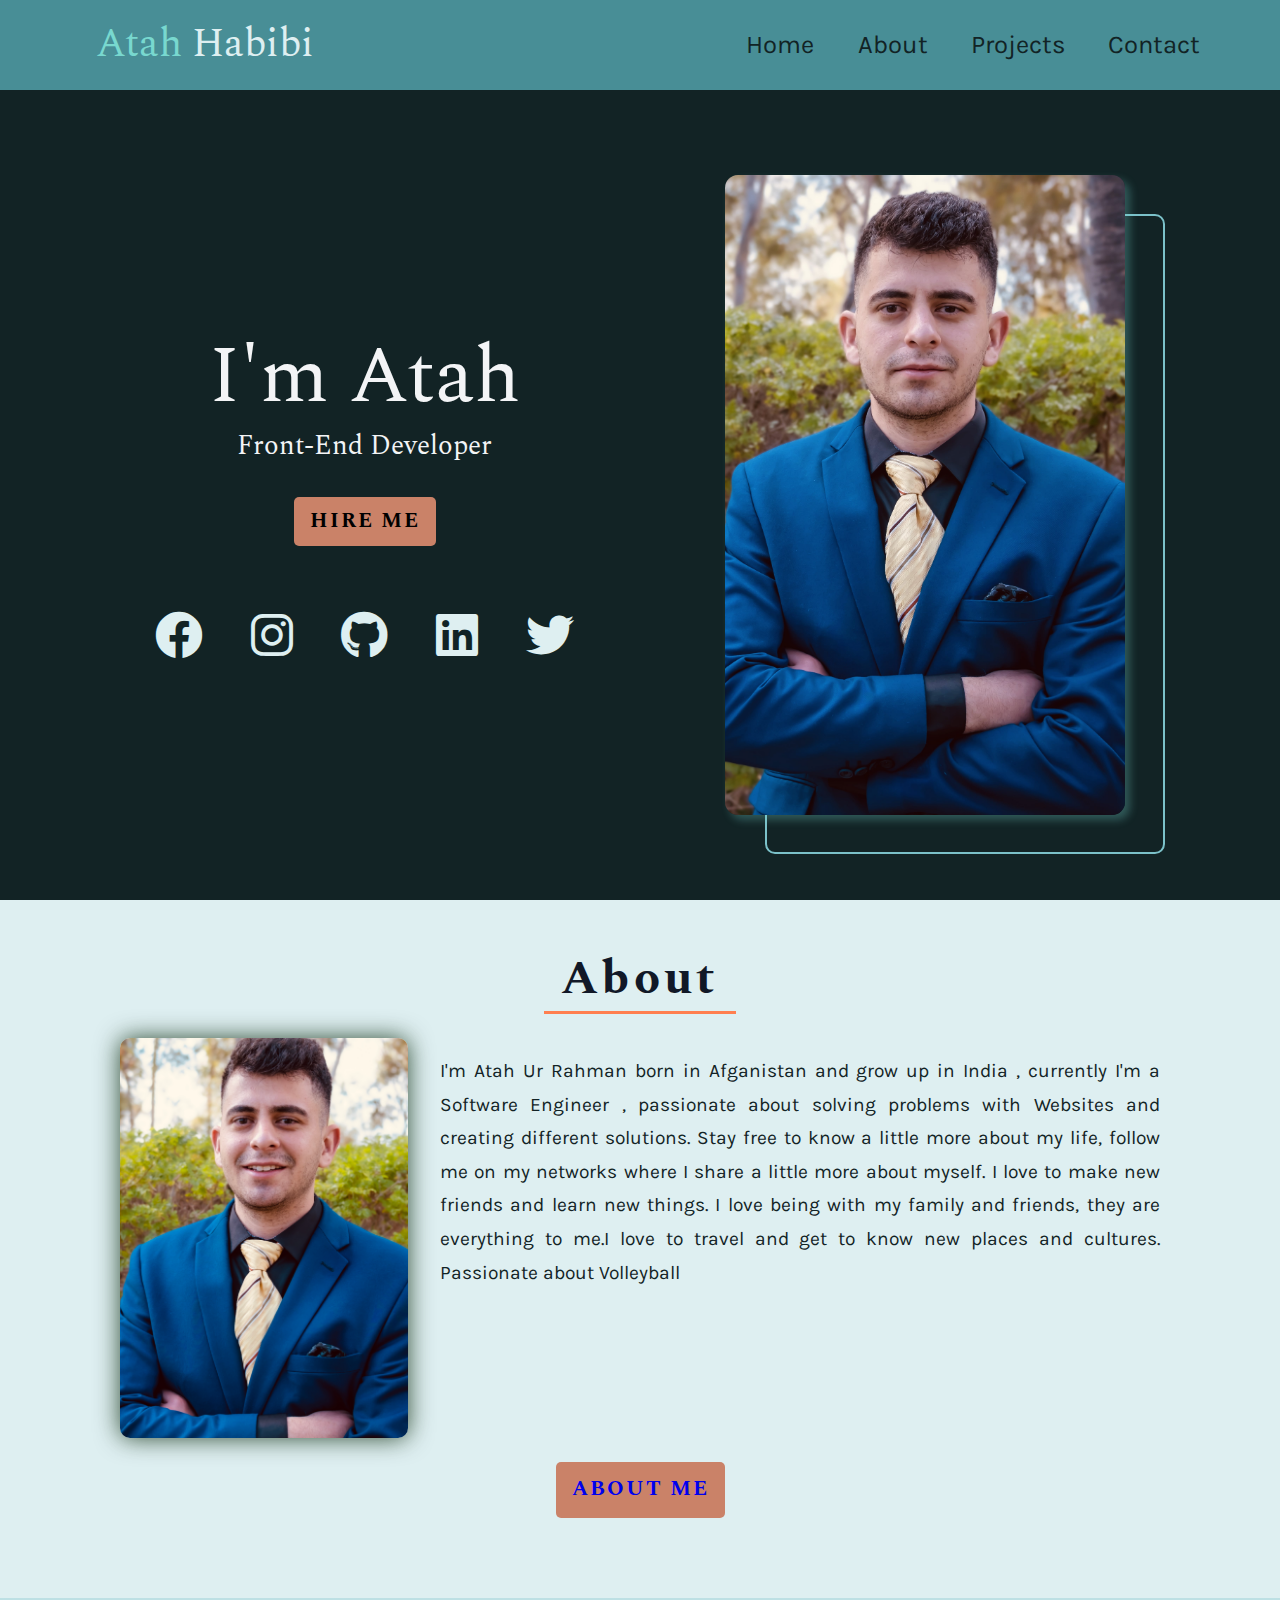
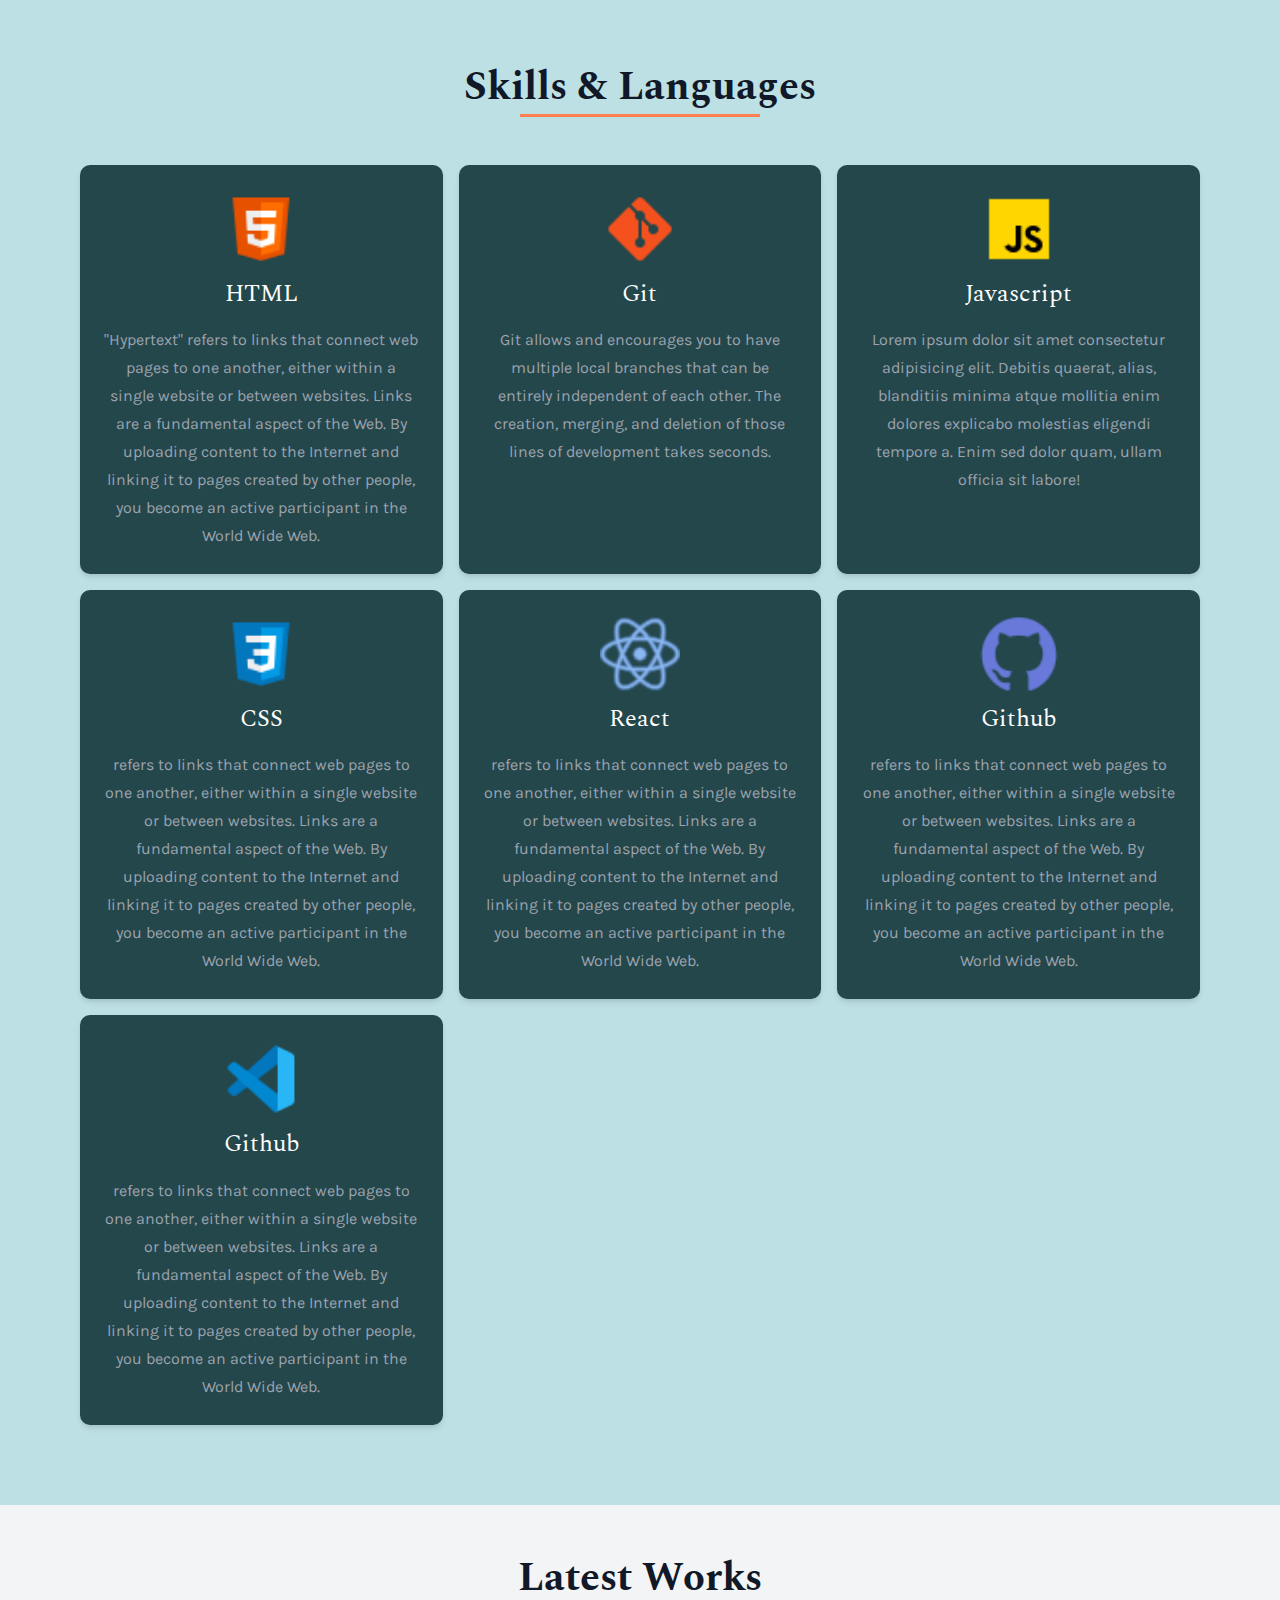
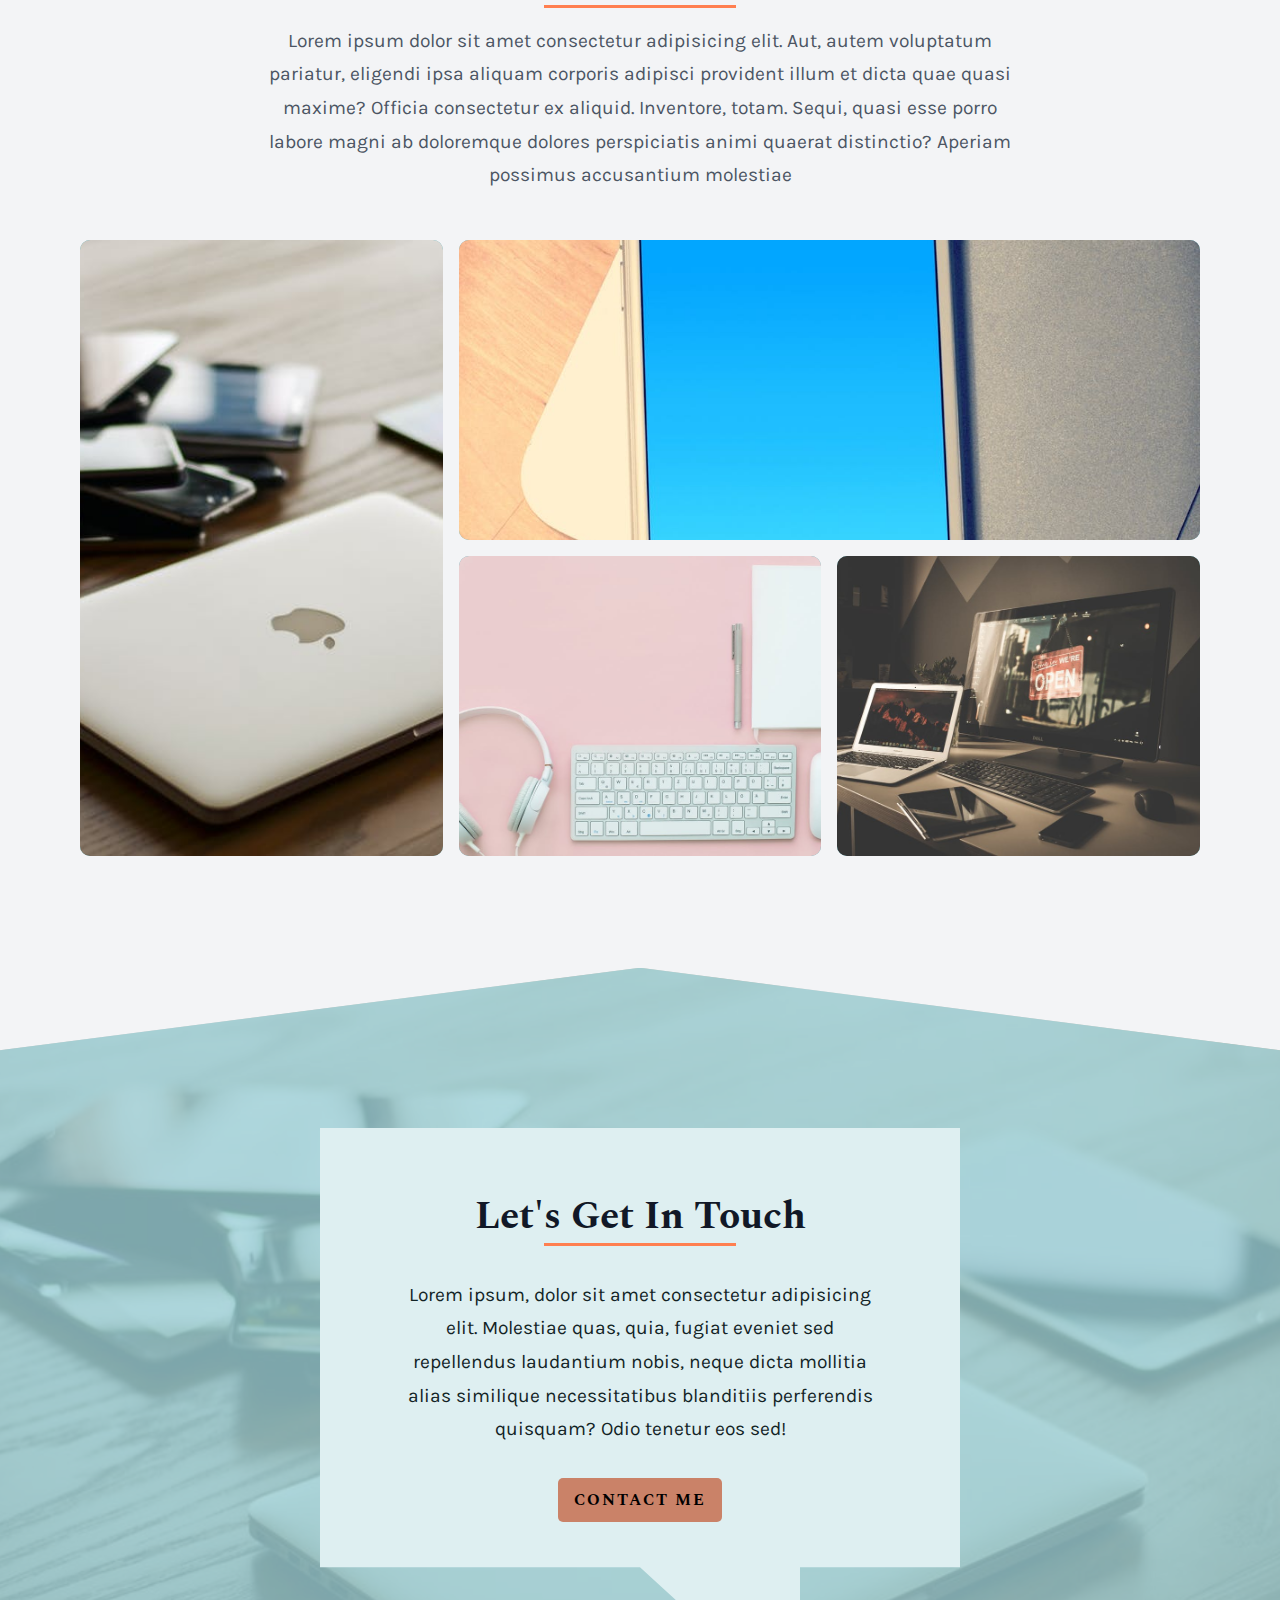
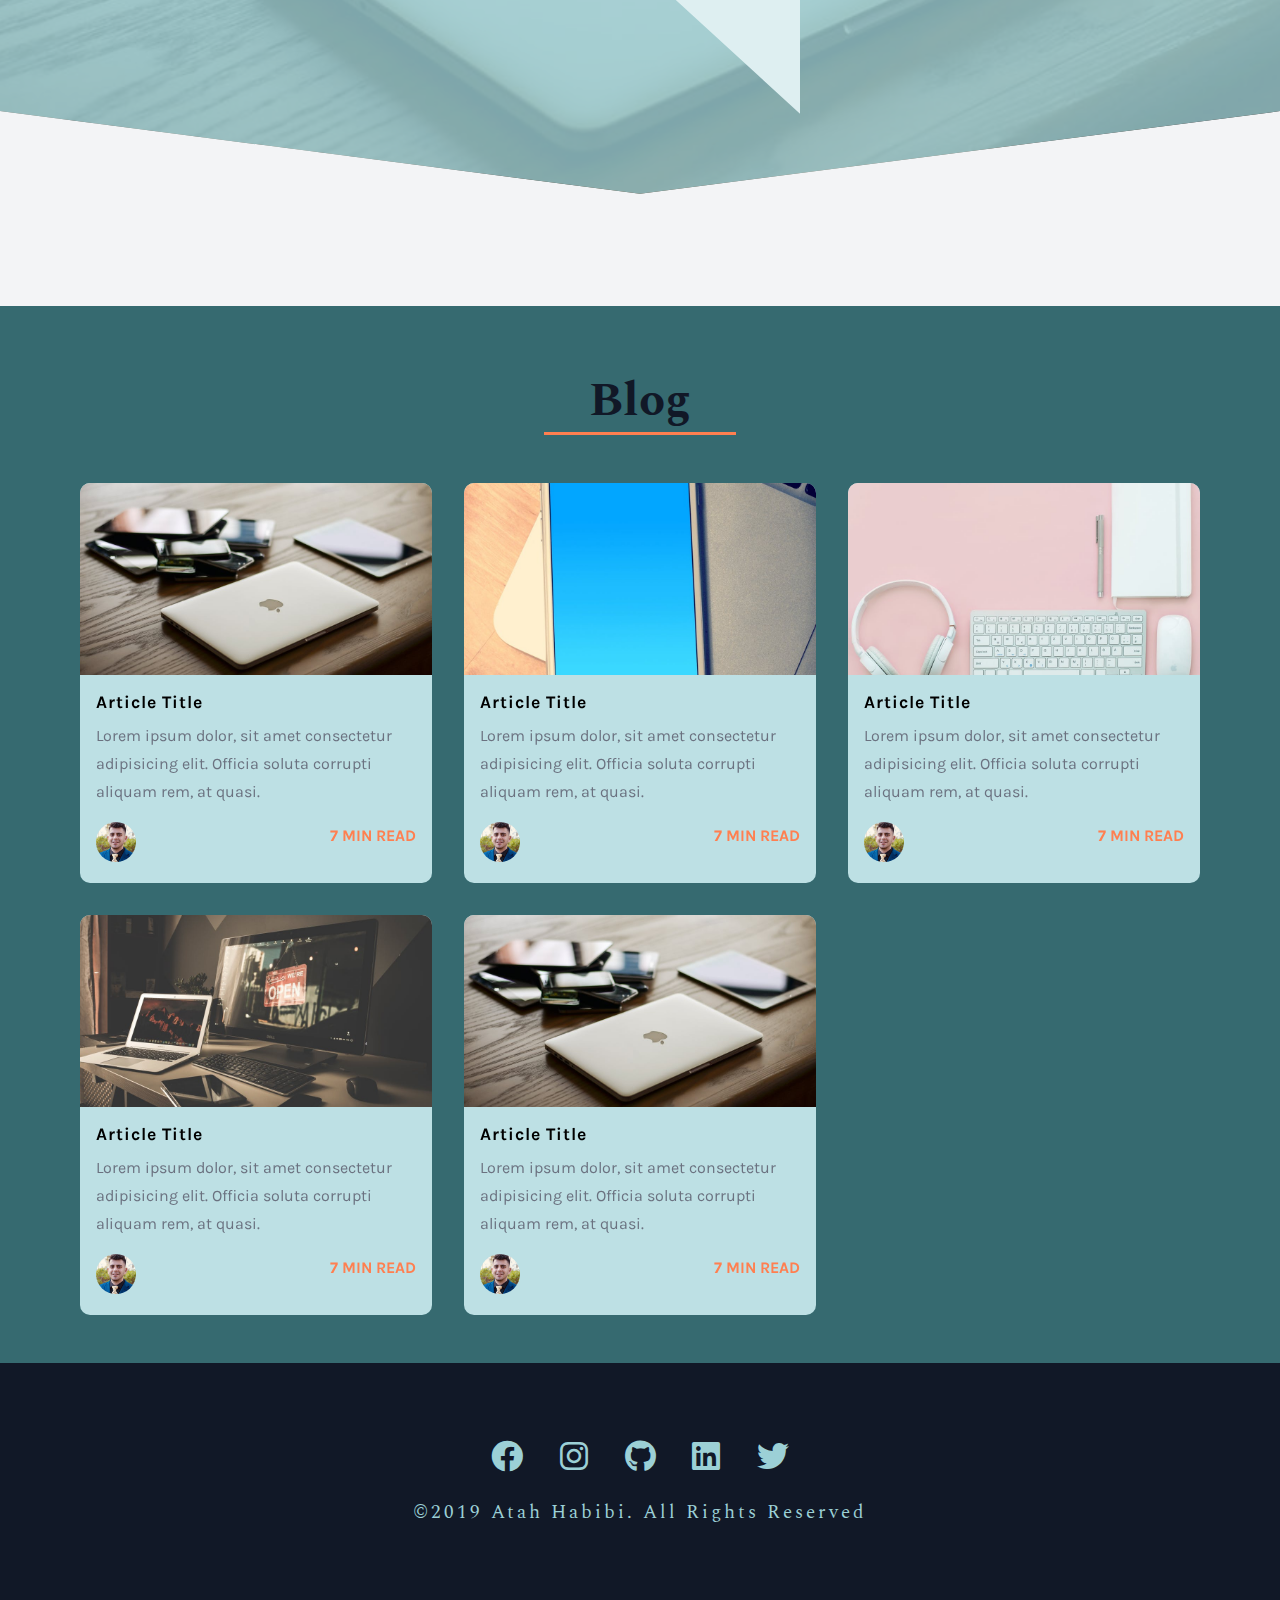
==== index.html @ 7e444f59 "atah-portfolio in progress" ====
<!DOCTYPE html>
<html lang="en">
<head>
    <meta charset="UTF-8">
    <meta http-equiv="X-UA-Compatible" content="IE=edge">
    <meta name="viewport" content="width=device-width, initial-scale=1.0">
    <title>Atah Habibi || Home</title>
    <link rel="stylesheet" href="./fontawesome-free-6.2.1-web/css/all.min.css">
    <link rel="stylesheet" href="./normalize.css">
    <link rel="stylesheet" href="./style.css">
</head>

<body >


    <section class="section-hero">

        <div class="nav-wrapper">

            <nav class="navbar">

                <div class="nav-header">
                    <h2 class="logo">Atah <span>Habibi</span></h2>
                    <button class="toggle-btn"><i class="fa fa-bars"></i></button>
                </div>

                <ul class="main-links">

                    <li class="main-link"><a href="./index.html">home</a></li>
                    <li class="main-link"><a href="./pages/about.html">about</a></li>
                    <li class="main-link"><a href="./pages/projects.html">projects</a></li>
                    <li class="main-link"><a href="./pages/contact.html">contact</a></li>

                </ul>
    
                <ul class="page-links">

                    <button class="close-btn"><i class="fa-solid fa-xmark"></i></button>
                    <img src="./images/atah-resize-1.jpg" alt="atah-1" class="img small-photo">
                    <h2 class="toggle-name">atah habibi</h2>
                    <li class="link"><a href="./index.html"><i class="fa-solid fa-house fa-fw"></i> home</a></li>
                    <li class="link"><a href="./pages/about.html"><i class="fa-solid fa-book fa-fw"></i> about</a></li>
                    <li class="link"><a href="./pages/projects.html">&nbsp;&nbsp;&nbsp; <i class="fa-regular fa-folder-open fa-fw"></i> projects</a></li>
                    <li class="link"><a href="./pages/contact.html">&nbsp;&nbsp;&nbsp;<i class="fa-solid fa-address-book fa-fw"></i> contact</a></li>

                    <div class="toggle-icons">
                        <button class="toggle-icon"><a href="#"><i class="fa-brands fa-facebook"></i></a></button>
                        <button class="toggle-icon"><a href="#"><i class="fa-brands fa-instagram"></i></a></button>
                        <button class="toggle-icon"><a href="#"><i class="fa-brands fa-github"></i></a></button>
                        <button class="toggle-icon"><a href="#"><i class="fa-brands fa-linkedin"></i></a></button>
                        <button class="toggle-icon"><a href="#"><i class="fa-brands fa-twitter"></i></a></button>
                    </div>
    
                </ul>
    
               
            </nav>

        </div>    


        <div class="atah-profile section-center">

            <div class="info-container">

                <h1 class="name">I'm Atah</h1>
                <h4 class="job">front-end developer</h4>
                <button class="hire-me-btn">hire me</button>

                <div class="icons-container">
                    <button class="icon"><a href="#"><i class="fa-brands fa-facebook"></i></a></button>
                    <button class="icon"><a href="#"><i class="fa-brands fa-instagram"></i></a></button>
                    <button class="icon"><a href="#"><i class="fa-brands fa-github"></i></a></button>
                    <button class="icon"><a href="#"><i class="fa-brands fa-linkedin"></i></a></button>
                    <button class="icon"><a href="#"><i class="fa-brands fa-twitter"></i></a></button>
                </div>

            </div>


            <div class="image-container ">
                <img src="./images/atah-2.jpg" alt="atah-photo" class="img photo-hero">
            </div>

            
        </div>



    </section>


    <section class="about-section">

        <section class="section-center">

            <div class="about-info">

                <div class="section-title about-title">
                    <h2 >about</h2>
                    <div class="underline"></div>
                </div>


                <div class="about-info-container">

                   
                    <img src="./images/atah-5.jpg" alt="" class="img about-img">
                    <p class="about-me">
                        I'm Atah Ur Rahman born in Afganistan and grow up in India , currently I'm a Software Engineer , passionate about solving problems with Websites and creating different solutions.
    
                       Stay free to know a little more about my life, follow me on my networks where I share a little more about myself. I love to make new friends and learn new things. 
    
                       I love being with my family and friends, they are everything to me.I love to travel and get to know new places and cultures.  Passionate about Volleyball
                    </p>
                   
    
     
                </div>
                
                <button class="about-btn section-btn"><a href="./pages/about.html">about me</a></button>

            </div>

            





        </section>

    </section>


    <section class="skills-section">

        <section class="section-center">

            <div class="section-title skill-title">
                <h2>skills & languages</h2>
                <div class="underline"></div>
            </div>

            <div class="skills-container">

                <!-- single service -->
                <article class="skill">
                    <div class="skill-icon"><img src="./svgs/icons8-html-5-48.png" alt="icon"></div>
                    <h5 class="skill-name">HTML</h5>
                    <p class="skill-info">
                        "Hypertext" refers to links that connect web pages to one another, either within a single website or between websites. Links are a fundamental aspect of the Web. By uploading content to the Internet and linking it to pages created by other people, you become an active participant in the World Wide Web.
                    </p>
                </article>

                <!-- single service -->
                <article class="skill">
                    <div class="skill-icon"><img src="./svgs/icons8-git-48.png" alt="icon"></div>
                    <h5 class="skill-name">Git</h5>
                    <p class="skill-info">
                        Git allows and encourages you to have multiple local branches that can be entirely independent of each other. The creation, merging, and deletion of those lines of development takes seconds.
                    </p>
                </article>

                <!-- single service -->
                <article class="skill">
                    <div class="skill-icon"><img src="./svgs/icons8-javascript-48.png" alt="icon"></div>
                    <h5 class="skill-name">Javascript</h5>
                    <p class="skill-info">
                       Lorem ipsum dolor sit amet consectetur adipisicing elit. Debitis quaerat, alias, blanditiis minima atque mollitia enim dolores explicabo molestias eligendi tempore a. Enim sed dolor quam, ullam officia sit labore!
                    </p>
                </article>

                <!-- single service -->
                <article class="skill">
                    <div class="skill-icon"><img src="./svgs/icons8-css3-48.png" alt="icon"></div>
                    <h5 class="skill-name">CSS</h5>
                    <p class="skill-info">
                        refers to links that connect web pages to one another, either within a single website or between websites. Links are a fundamental aspect of the Web. By uploading content to the Internet and linking it to pages created by other people, you become an active participant in the World Wide Web.
                    </p>
                </article>

    

                <!-- single service -->
                <article class="skill">
                    <div class="skill-icon"><img src="./svgs/icons8-react-40.png" alt="icon"></div>
                    <h5 class="skill-name">React</h5>
                    <p class="skill-info">
                         refers to links that connect web pages to one another, either within a single website or between websites. Links are a fundamental aspect of the Web. By uploading content to the Internet and linking it to pages created by other people, you become an active participant in the World Wide Web.
                    </p>
                </article>


                <!-- single service -->
                <article class="skill">
                    <div class="skill-icon"><img src="./svgs/4202098_github_code_developer_logo_icon.png" alt="icon"></div>
                    <h5 class="skill-name">Github</h5>
                    <p class="skill-info">
                        refers to links that connect web pages to one another, either within a single website or between websites. Links are a fundamental aspect of the Web. By uploading content to the Internet and linking it to pages created by other people, you become an active participant in the World Wide Web.
                    </p>
                </article>

                <!-- single service -->
                <article class="skill">
                    <div class="skill-icon"><img src="./svgs/icons8-visual-studio-code-2019-48.png" alt="icon"></div>
                    <h5 class="skill-name">Github</h5>
                    <p class="skill-info">
                        refers to links that connect web pages to one another, either within a single website or between websites. Links are a fundamental aspect of the Web. By uploading content to the Internet and linking it to pages created by other people, you become an active participant in the World Wide Web.
                    </p>
                </article>

            

            </div>


       
            
            
            


        </section>


    </section>


    <section class="work-section">

        <section class="section-center">

            <div class="section-title work-title">
                <h2>latest works</h2>
                <div class="underline"></div>
            </div>

            <p class="work-info">
                Lorem ipsum dolor sit amet consectetur adipisicing elit. Aut, autem voluptatum pariatur, eligendi ipsa aliquam corporis adipisci provident illum et dicta quae quasi maxime? Officia consectetur ex aliquid. Inventore, totam. Sequi, quasi esse porro labore magni ab doloremque dolores perspiciatis animi quaerat distinctio? Aperiam possimus accusantium molestiae
            </p>


            <div class="project-container">

                <!-- single project -->

                <a href="./pages/projects.html" class="work-img-container project-1">
                    <img src="./images/project-1.jpeg" alt="project" class="img project-img ">
                     <div class="single-project-info">
                          <div class="project">
                              <h5 class="project-title">project title</h5>
                              <h5 class="client-name">atah habibi</h5>
                          </div>
                     </div>
                </a>

                <!-- single project -->

                <a href="./pages/projects.html" class="work-img-container project-2">
                    <img src="./images/project-2.jpeg" alt="project" class="img project-img ">
                     <div class="single-project-info">
                          <div class="project">
                              <h5 class="project-title">project title</h5>
                              <h5 class="client-name">atah habibi</h5>
                          </div>
                     </div>
                </a>

                <!-- single project -->

                <a href="./pages/projects.html" class="work-img-container project-3">
                    <img src="./images/project-3.jpeg" alt="project" class="img project-img ">
                     <div class="single-project-info">
                          <div class="project">
                              <h5 class="project-title">project title</h5>
                              <h5 class="client-name">atah habibi</h5>
                          </div>
                     </div>
                </a>

                <!-- single project -->

                <a href="./pages/projects.html" class="work-img-container project-4">
                    <img src="./images/project-4.jpeg" alt="project" class="img project-img ">
                     <div class="single-project-info">
                          <div class="project">
                              <h5 class="project-title">project title</h5>
                              <h5 class="client-name">atah habibi</h5>
                          </div>
                     </div>
                </a>




            </div>



        </section>


    </section>


    <section class="connect-section">
        
        <video class="video-container" muted  autoplay loop poster="./images/project-1.jpeg" >
            <source src="./videos/connect.mp4" >Sorry your browser does not supported embedded video
        </video>

        <section class="connect-center">
            
            <div class="section-title connect-title">
                <h2>Let's get in touch</h2>
                <div class="underline"></div>
            </div>

            <p class="connect-info">
                Lorem ipsum, dolor sit amet consectetur adipisicing elit. Molestiae quas, quia, fugiat eveniet sed repellendus laudantium nobis, neque dicta mollitia alias similique necessitatibus blanditiis perferendis quisquam? Odio tenetur eos sed!
            </p>

            <a href="./pages/about.html"><button class="section-btn connect-btn">contact me</button></a>

        </section>




    </section>


    <section class="section-blog">
        <section class="section-center">

            <div class="section-title blog-main-title">
                <h2>blog</h2>
                <div class="underline"></div>
            </div>

            <div class="blogs-container">

                <!-- single-block -->

                <article class="blog">

                    <!-- blog front -->
                    <div class="blog-side blog-front">
                        <img src="./images/project-1.jpeg" alt="project-1" class="img blog-img">
                        <div class="blog-info">
                            <h5 class="blog-title">article title</h5>
                            <p class="blog-text">
                                Lorem ipsum dolor, sit amet consectetur adipisicing elit. Officia soluta corrupti aliquam rem, at quasi.
                            </p>
                            <div class="blog-footer">
                                <img src="./images/atah-resize-1.jpg" alt="" class="img blog-person-img">
                                <p class="minute-read">7 min read</p>
                            </div>
    
                        </div>

                    </div>

                    <!-- blog back -->
                    <div class="blog-side blog-back">
                        <a href="https://github.com/" class="blog-btn">read more</a>
                    </div>

                </article>


                <article class="blog">

                    <!-- blog front -->
                    <div class="blog-side blog-front">
                        <img src="./images/project-2.jpeg" alt="project-1" class="img blog-img">
                        <div class="blog-info">
                            <h5 class="blog-title">article title</h5>
                            <p class="blog-text">
                                Lorem ipsum dolor, sit amet consectetur adipisicing elit. Officia soluta corrupti aliquam rem, at quasi.
                            </p>
                            <div class="blog-footer">
                                <img src="./images/atah-resize-1.jpg" alt="" class="img blog-person-img">
                                <p class="minute-read">7 min read</p>
                            </div>
    
                        </div>

                    </div>

                    <!-- blog back -->
                    <div class="blog-side blog-back">
                        <a href="https://github.com/" class="blog-btn">read more</a>
                    </div>

                </article>

           
                <article class="blog">

                    <!-- blog front -->
                    <div class="blog-side blog-front">
                        <img src="./images/project-3.jpeg" alt="project-1" class="img blog-img">
                        <div class="blog-info">
                            <h5 class="blog-title">article title</h5>
                            <p class="blog-text">
                                Lorem ipsum dolor, sit amet consectetur adipisicing elit. Officia soluta corrupti aliquam rem, at quasi.
                            </p>
                            <div class="blog-footer">
                                <img src="./images/atah-resize-1.jpg" alt="" class="img blog-person-img">
                                <p class="minute-read">7 min read</p>
                            </div>
    
                        </div>

                    </div>

                    <!-- blog back -->
                    <div class="blog-side blog-back">
                        <a href="https://github.com/" class="blog-btn">read more</a>
                    </div>

                </article>

           
                <article class="blog">

                    <!-- blog front -->
                    <div class="blog-side blog-front">
                        <img src="./images/project-4.jpeg" alt="project-1" class="img blog-img">
                        <div class="blog-info">
                            <h5 class="blog-title">article title</h5>
                            <p class="blog-text">
                                Lorem ipsum dolor, sit amet consectetur adipisicing elit. Officia soluta corrupti aliquam rem, at quasi.
                            </p>
                            <div class="blog-footer">
                                <img src="./images/atah-resize-1.jpg" alt="" class="img blog-person-img">
                                <p class="minute-read">7 min read</p>
                            </div>
    
                        </div>

                    </div>

                    <!-- blog back -->
                    <div class="blog-side blog-back">
                        <a href="https://github.com/" class="blog-btn">read more</a>
                    </div>

                </article>
           
                <article class="blog">

                    <!-- blog front -->
                    <div class="blog-side blog-front">
                        <img src="./images/project-1.jpeg" alt="project-1" class="img blog-img">
                        <div class="blog-info">
                            <h5 class="blog-title">article title</h5>
                            <p class="blog-text">
                                Lorem ipsum dolor, sit amet consectetur adipisicing elit. Officia soluta corrupti aliquam rem, at quasi.
                            </p>
                            <div class="blog-footer">
                                <img src="./images/atah-resize-1.jpg" alt="" class="img blog-person-img">
                                <p class="minute-read">7 min read</p>
                            </div>
    
                        </div>

                    </div>

                    <!-- blog back -->
                    <div class="blog-side blog-back">
                        <a href="https://github.com/" class="blog-btn">read more</a>
                    </div>

                </article>

           


            </div>



        </section>
    </section>


    <footer class="footer">

        <div class="footer-center">

            <div class="footer-icons">

                <button class="footer-icon"><a href="#"><i class="fa-brands fa-facebook"></i></a></button>
                <button class="footer-icon"><a href="#"><i class="fa-brands fa-instagram"></i></a></button>
                <button class="footer-icon"><a href="#"><i class="fa-brands fa-github"></i></a></button>
                <button class="footer-icon"><a href="#"><i class="fa-brands fa-linkedin"></i></a></button>
                <button class="footer-icon"><a href="#"><i class="fa-brands fa-twitter"></i></a></button>

            </div>

            <h5 class="right-privacy">&copy;<span class="date">2019</span> Atah Habibi. All rights reserved</h5>

        </div>

    </footer>














    <script src="./moment.js"></script>
    <script type="module" src="./index.js"></script>
</body>
</html>
---- style.css ----
/* 
================
Global css
================
*/

@import url('https://fonts.googleapis.com/css?family=Karla:400|Spectral:400');
@import url('https://fonts.googleapis.com/css2?family=Fugaz+One&display=swap');
@import url('https://fonts.googleapis.com/css2?family=Abhaya+Libre:wght@500;600;700;800&display=swap');

*,::after,::before{
  padding: 0;
  margin: 0;
  box-sizing: border-box;
}


html {font-size: 100%;
    scroll-behavior: smooth;
} /*16px*/

:root{

    --ff-family-1: 'Fugaz One', cursive;
    --ff-family-2:'Spectral',serif;
    --ff-family-3:'Karla', sans-serif;
    --ff-family-4:'Abhaya Libre', serif;

    /* COLORS */

    --primary-100:#deeff1;
    --primary-200:#bde0e4;
    --primary-300:#9cd0d6;
    --primary-400:#7bc1c9;
    --primary-500:rgb(90, 177, 187);
    --primary-600:#488e96;
    --primary-700:#366a70;
    --primary-800:#24474b;
    --primary-900:#122325;

    /* grey colors*/

    --grey-50: #f9fafb;
    --grey-100:#f3f4f6;
    --grey-200:#e5e7eb;
    --grey-300:#d1d5db;
    --grey-400:#9ca3af;
    --grey-500:#6b7280;
    --grey-600:#4b5563;
    --grey-700:#374151;
    --grey-800:#1f2937;
    --grey-900:#111827;
    
     /* common colors */
    --black: #222;
    --white: #fff;
    --red-light: #f8d7da;
    --red-dark: #842029;
    --green-light: #d1e7dd;
    --green-dark: #0f5132;


    /* FONTS */
    --headingFont:'Spectral',serif;
    --bodyFont:'Karla', sans-serif;
    --smallText:0.7em;

    /* REST OF VARS */

    --backgroundColor:var(--grey-100);
    --textColor:var(--grey-900);
    --borderRadius:0.25rem;
    --leterSpacing:1px;
    --transititon: 0.3s ease-in-out all;
    --max-width:1120px;
    --fixed-width:600px;

    /* box shadow */

    --shadow-1:0 1px 3px 0 rgb(0 0 0 / 0.1), 0 1px 2px 0px rgb(0 0 0 / 0.06);
    --shadow-2: 0 4px 6px -1px rgb(0 0 0 / 0.1), 0 2px 4px -1px rgb(0 0 0 / 0.06);
    --shadow-3:0 10px 15px -3px rgb(0 0 0 / 0.1), 0 4px 6px -2px rgb(0 0 0 / 0.05);
    --shadow-4:0 20px 25px -5px rgb(0 0 0 / 0.1), 0 10px 10px -5px rgb(0 0 0 / 0.04);
    --shodow-All-around:0px 0px 15px rgba(0 ,0, 0, 0.1);


}

body {
  background:var(--backgroundColor);
  font-family: var(--bodyFont);
  font-weight: 400;
  line-height: 1.75;
  color:var(--textColor);
}

p {
    max-width:100em;
    color: var(--grey-400);
}

h1, h2, h3, h4, h5 {
  margin: 0;
  font-family: var(--headingFont);
  font-weight: 400;
  line-height: 1.3;
  text-transform: capitalize;
}

h1 {
  margin-top: 0;
  font-size: 3.052rem;
}

h2 {font-size: 2.441rem;}

h3 {font-size: 1.953rem;}

h4 {font-size: 1.563rem;}

h5 {font-size: 1.25rem;}

small, .text_small {font-size: var(--smallText)}

a{
    text-decoration: none;
}

ul{
    list-style-type:none;
    padding: none;
}

.img{
    width: 100%;
    display: block;
    object-fit: cover;
}

/* buttons */

.default-btn{
    cursor: pointer;
    color: var(--white);
    background:var(--primary-500);
    padding:0.375rem 0.75rem;
    text-transform: capitalize;
    border-radius: var(--borderRadius);
    border:transparent;
    letter-spacing: var(--leterSpacing);
    box-shadow: var(--shadow-1);
    transition: var(--transititon); 
    display: inline-block;
}

.default-btn:hover{
    background:var(--primary-700);
    box-shadow: var(--shadow-4);
}

.btn-hipster{
    color: var(--primary-500);
    background:var(--primary-200);
}

.btn-hipster:hover{
    color: var(--primary-200);
    background:var(--primary-700);
}

.btn-block{
    width: 100%;
}

/* alerts */

.alert{
    padding: 0.375rem 0.75rem;
    margin-bottom: 1rem;
    border-color: transparent;
    border-radius: var(--borderRadius);
}

.alert-danger{
    color: var(--red-dark);
    background:var(--red-light);
}

.alert-success{
    color: var(--green-dark);
    background:var(--green-light);
}

/* loading */

.loading{
   width: 6rem;
   height: 6rem;
   border: 5px solid var(--grey-400);
   border-top-color:var(--primary-500) ;
   border-radius: 50%;
   animation: circle 0.6s linear infinite;
  
}

@keyframes circle {
    to{
        transform:rotate(360deg);
    }
}


.Error{
    color: var(--red-dark);
    text-align: center;
    display: none;
}

.section-center{
    width:90vw;
    margin: 0 auto;
    max-width: var(--max-width);
}






/* 
================
PORTOFOLIO-ATAH HABIBI
================
*/


/* common css for this project */


.section-btn{
    text-transform: uppercase;
    letter-spacing: 2px;
    border-radius: 5px;
    padding: 0.8rem 1rem;
    border: transparent;
    font-weight: bold;
    font-family: var(--ff-family-2);
    font-size:1.3rem;
    background:rgb(202, 130, 104);
    transition: var(--transititon);
    
}

.section-btn:hover{
    background:var(--primary-200);
    color: var(--primary-800);
    cursor: pointer;
    transform: scale(1.1);
}


.section-title{
 text-align: center;
 padding: 1rem 0;
 text-transform: capitalize;
}

.section-title h2{
    font-weight: bold;
}

.underline{
    width:4rem;
    height:0.2rem;
    background:coral;
    margin: 0 auto;
}




/* Hero section */



.section-hero{
   min-height: 100vh;
   background:var(--primary-900);

}

.navbar{
    /* position: fixed;
    top: 0; */
    align-items: center;
    background:var(--primary-400);
    box-shadow:0px 1px 10px rgba(0 ,0, 0, 0.23);
}

.atah-profile{
    text-align: center;
    height: calc(90vh);
    display: grid;
    place-items:center;
}


.nav-header{
    display: flex;
    justify-content: space-between;
    padding:1rem;
    background:var(--primary-600);
}

.main-links{
    display: none;
}


.page-links{
    position:fixed;
    top: 0;
    left: 0;
    width: 100vw;
    height:100vh;
    background:var(--primary-900);
    text-align: center;
    z-index:11;
    transition: var(--transititon);
    transform: translateX(-100%);
}

.show-links{
    transform: translateX(0);
}

.small-photo{
    object-fit:cover;
    width: 10rem;
    height:10rem;
    border-radius:50%;
    border: 4px solid var(--primary-100);
    margin: 0 auto;
    margin-top:1rem;
    margin-bottom:1rem;
}

.toggle-name{
    margin-bottom: 3rem;
    letter-spacing:5px;
    color:var(--primary-200);
    font-weight: bold;
}

.close-btn{
    border: transparent;
    background:transparent;
    font-size:3rem;
    margin-left:80%;
    margin-right:0.5rem;
    margin-top:1rem;
    color:var(--primary-100);
    transition:all 0.6s ease-in-out;

}


.close-btn:hover{
  color:coral;
  transform: rotate(180deg);
  cursor: pointer;
  scale: 1.2;
}



.link{
    letter-spacing:3px;
    font-size:2rem;
    text-transform: capitalize;
    padding-bottom:1rem;
    transition: var(--transititon);
}

.link:hover{
   transform: scale(1.2);
}

.link i{
    color:#abc7ab;
    margin-right:1rem;
    margin-left:-3rem;
}

.link a{
    color: var(--primary-500);
    
}


.toggle-icons {
    display: flex;
    justify-content: space-around;
    padding: 0 1rem;
    max-width:30rem;
    margin: 0 auto;
    margin-top:4rem;
    
}

.toggle-icons .toggle-icon{
    border: transparent;
    background:transparent;
    font-size:2.3rem;
    transition: var(--transititon);
}

.toggle-icons a{
    color:var(--primary-200);
    transition: var(--transititon);
}

.toggle-icon:hover a{
    color:var(--primary-500);
    
}

.toggle-icon:hover{
    transform: scale(1.5);
}


.logo span{
    color:var(--primary-100);
}

.logo{
    font-size:2rem;
    color:rgb(120, 216, 207);
}

.photo-hero{
    display: none;
}


.toggle-btn{
    border: transparent;
    background:transparent;
    font-size:2rem;
    color: var(--grey-900);
    transition: var(--transititon);
    margin-left:-2rem;
}



.toggle-btn:hover{
    color: var(--primary-100);
    cursor: pointer;
}


/* .section-center{
 min-height:calc(100vh - 1rem);
 display: grid;
 place-items: center;
 text-align: center;
} */


.name{
    font-size:3.5rem;
    color: var(--grey-100);
}

.job{
    margin-bottom:1rem;
    color: var(--grey-100);
}

.hire-me-btn{
    text-transform: uppercase;
    letter-spacing: 2px;
    border-radius: 5px;
    padding: 0.8rem 1rem;
    border: transparent;
    margin-bottom:4rem;
    margin-top:1rem;
    font-weight: bold;
    font-family: var(--ff-family-2);
    font-size:1.3rem;
    background:rgb(202, 130, 104);
    transition: var(--transititon);
    
}

.hire-me-btn:hover{
    background:var(--primary-200);
    color: var(--primary-800);
    cursor: pointer;
    transform: scale(1.1);
}

.icons-container{
    display: flex;
    column-gap:2rem;
}

.icon a{
   color:var(--primary-100);
   transition: var(--transititon);

}

.icon{
    background:transparent;
    border: transparent;
    font-size:2rem;
    transition: var(--transititon);
}

.icon:hover a{
    cursor: pointer;
    color:var(--primary-600);
}


@media screen and (min-width:750px) {

    .name{
        font-size:5rem;
    }

    .job{
        font-size:1.8rem;
    }
  
    .icon{
        font-size:3rem;
    }

  .toggle-icons{
      max-width:40rem;
   }

   .toggle-icon a{
       font-size:3rem;
   }

   




}





@media screen and (min-width:810px) {


    .toggle-btn{
        display: none;
    }

    .page-links{
        display: none;
    }

    .main-links{
        display: block;
        margin-left:0.5rem;
    }

    .nav-wrapper{
        min-width: 100%;
        background:var(--primary-600);
        max-width: var(--max-width);
    }

    .navbar{

        width: 90vw;
        margin: 0 auto;
        display: flex;
        justify-content: space-between;
        max-width: var(--max-width);
        background:var(--primary-600);
        box-shadow: none;
        padding-top: 0.2rem;
        padding-bottom: 0.2rem;
    }

    .logo{
        font-size:2.5rem;
        margin-right:1rem;
    }

    .main-links{
        display: flex;
        column-gap:2.7rem;
        justify-content: space-around;
    }

    .main-link{
        text-transform: capitalize;
        font-size:1.6rem;
        transition: var(--transititon);
    }

    .main-link a{
        color:var(--primary-900);
        transition: var(--transititon);
    }

    .main-link:hover a{
        color: var(--primary-100)
    }

    .atah-profile{
        display: flex;
        justify-content: space-around;
       
    }

    
    .photo-hero{
        display: block;
        height:30rem;
        width: 20rem;
        box-shadow: 0px 0px 8px rgba(104, 220, 104, 0.5);
        transition: var(--transititon);
        border-radius: 13px;
    }

    .photo-hero:hover{
        box-shadow: 0px 0px 15px rgba(104, 220, 104, 0.5);
    }

    .hire-me-btn{
        margin-bottom:2rem;

    }

    
}

@media screen and (min-width:1000px) {


    .name {
        font-size:5rem;
    }

    .job {
        margin-bottom: 1rem;
        font-size:1.7rem;
        color: var(--grey-100);
    }

    .icons-container{
        column-gap:3rem;
        margin-top:2rem;
    }

    .icon{
        font-size:3rem;
        transition: var(--transititon);
    }

    .icon:hover{
        transform: scale(1.1);
    }


    .photo-hero{
        height:40rem;
        width:25rem;
        position: relative;
        box-shadow:5px 5px 8px rgba(120, 216, 207,0.3);
    }
    
    .image-container{
       position: relative;
    }

    .image-container::before{
        content: "";
        position: absolute;
        width: 100%;
        height: 100%;
        left:10%;
        top:6%;
        border: 2px solid var(--primary-400);
        border-radius:10px;

    }
    
}


 /* 
 ================
 ABOUT-SECTION
 ================
 */

.about-section{
   background:var(--primary-100);
}

.about-title{
    margin-bottom:0.5rem;
}

.about-title h2{
    letter-spacing:4px;
}

.about-img{
    margin:0 auto;
    border-radius:10px;
    margin-bottom:1.5rem;
    box-shadow: 0px 4px 10px var(--primary-900);
    height:25rem;
    width:18rem;
}



 .about-me{
     font-size:1rem;
     color: var(--primary-900);
 }


 .about-info{
     padding:2rem 0.5rem;
     text-align: center;
 }

 .about-btn{
   display: block;
   margin: 1rem auto;
   letter-spacing: 0;
   padding:0.5rem;
 }

 .about-btn:hover{
     background:var(--primary-600);
 }


 .about-btn:hover a{
    color: white;
 }





 @media screen and (min-width:700px) {
     .about-img{
         width:30rem;
         height:40rem;
     }

     .about-me{
         font-size:1.4rem;
         max-width:35rem;
         margin: 0 auto;
     }
     .about-btn{
         padding:1.5rem 1rem;
     }


 }
 

 @media screen and (min-width:800px) {
 
    .about-section{
        padding-bottom:2rem;
    }

    .about-img{
        width:25rem;
        height:25rem;
        margin-right:1rem;
        transition: var(--transititon);
        box-shadow: 0px 0px 25px rgba(2, 33, 2, 0.8);
        margin-top:1.5rem;
    }

   .about-info-container{
       display: flex;
       column-gap:1rem;
       margin:0 2rem;
   }

   .about-info{
       text-align:justify;
   }

    .about-title h2{
        font-size:3rem;
    }

    .about-me{
        font-size:1.2rem;
        margin-bottom:1.5rem;
        max-width:45rem;
    }

    .about-btn{
        padding:0.5rem;
        letter-spacing:2px;
        margin-top: 0;
        padding: 1rem;
        display: block;
    }

     
 }


 @media screen and (min-width:1000px) {

    .about-img{
        margin-top: 0;
    }

    .about-me{
        margin-top:1rem;
    }


     
 }
 

 /* 
 ================
 skills and languages
 ================
 */

 
 .skills-section{
   padding-top:3rem;
   background:var(--primary-200);
   padding-bottom:5rem;

 }


 .skill-title h2{
    font-size:2rem;
 }

 .skill-title .underline{
     width:15rem;
     margin-bottom:2rem;
 }
 

 .skill{
     text-align: center;
     background: var(--primary-800);
     box-shadow: var(--shadow-2);
     border-radius:10px;
     transition: var(--transititon);
     padding: 1rem;
 }

 .skills-container{
     display: grid;
     grid-template-columns: 1fr 1fr;
     grid-column:0.5rem;
     gap:1rem;
 }

 .skill:hover{
     background:whitesmoke
     
 }

 .skill:hover .skill-name{
     color: var(--primary-900);
 }

 .skill:hover .skill-info{
     color: var(--primary-100);
 } 

 .skill:hover .skill-icon{
     color: var(--primary-900);
 } 



 .skill-icon{
     font-size:1rem;
     color: white;
    
 }

 .skill-name{
     margin-bottom:1rem;
     font-size:1rem;
     color: white;
 }

 .skill-info{
     display: none;
 }






@media screen and (min-width:700px) {

    .skills-container{
        display: grid;
        grid-template-columns: 1fr 1fr 1fr;
    }

    .skill-title h2{
        font-size:3rem;
    }

    .skill-name{
        font-size:1.5rem;
    }


}



@media screen and (min-width:800px) {

    .skills-container{
        display: grid;
        grid-template-columns:repeat(4,1fr);
        gap:1rem;
    }

    .skill{
        padding:1.5rem;

    }

    .skill:hover .skill-info{
        color: var(--primary-900);
    }

    .skill:hover .skill-icon{
        color: coral;
    }


 
}

@media screen and (min-width:1200px) {
    .skills-container{
        grid-template-columns:1fr 1fr 1fr;
    }

    .skill-title h2{
        font-size:2.5rem;
    }

    .skill-icon{
        font-size: 3rem;
    }

    .skill:hover{
        transform:scale(1.04);
    }

    .skill-info{
        display: block;
    }

    .skill-icon img{
        width:5rem;
    }

    .skill-name{
        margin-top:-1rem;
    }


}


/* 
================
LATEST WORKDS SECTION
================
*/

.work-section{
    padding:2rem 0;
}


.work-title h2{
    font-size:2.2rem;
}

.work-info{
    text-align: center;
    padding:1rem;
    padding-top: 0;
    padding-bottom:3rem;
    color: var(--grey-600);
 
}


.work-img-container{
    border-radius:10px;
    position: relative;
    background:var(--primary-500);
}



.project-container a{
    display: block;
}

.project-img{
    border-radius:10px;
    position: relative;
    max-height:15rem;
}

.single-project-info{
    position: absolute;
    top:0;
    left:0;
    width: 100%;
    height: 100%;
    color: white;
    display: grid;
    place-items: center;
    transition: var(--transititon);
    opacity:0;
    text-align: center;
}


.project-title{
    text-transform: capitalize;
    letter-spacing: 3px;
    font-size:1.5rem;
}

.client-name{
    letter-spacing: 2px;
}


.work-img-container::after{
    content: "";
    width: 100%;
    height: 100%;
    border: 4px solid var(--primary-100);
    position: absolute;
    top: 0;
    left: 0;
    border-radius:10px;
    transition: var(--transititon);
    opacity:0;
}

.work-img-container:hover::after{
    scale:0.8;
    opacity: 1;
}

.work-img-container:hover .project-img{
    opacity: 0.2;
}

.work-img-container:hover .single-project-info{
    opacity: 1;
}

.work-img-container{
    margin-bottom:2rem;
}



@media screen and (min-width:660px) {

    .work-info{
        font-size:1.3rem;
    }

    .project-container{
        display: grid;
        grid-template-columns:repeat(auto-fill,minmax(300px,1fr));
        gap:1.5rem;
        
    }

    .project-img{
        min-height:20rem;
    }

   .work-img-container{
       margin-bottom: 0;
   }


}


@media screen and (min-width:1000px) {

    .work-info{
        max-width: 50rem;
        margin: 0 auto;
        font-size:1.2rem;
    }

    .work-title h2{
        font-size:2.5rem;
    }
    
    .project-container{
        display:grid;
        grid-template-rows: 300px 300px;
        gap:1rem;
        grid-template-areas:
        'a b b'
        'a c d';
    }



    .work-img-container{
        height: 100%;
    }

    .project-img{
        min-height: 100%;
    }




   .project-1{
       grid-area: a;
   }

   .project-2{
       grid-area: b;
   }

   .project-3{
       grid-area: c;
   }

   .project-4{
       grid-area: d;
   }

    




}


/* 
================
CONNECT SECTION
================
*/


.connect-section{
    min-height: 40vh;
    position: relative; 
    margin: 2rem 0;
    padding: 10rem 0 5rem 0;
    display: grid;
    place-items: center;
    clip-path: polygon(50% 0, 100% 10%, 100% 90%, 50% 100%, 0 90%, 0 10%)
     

}

.video-container{
    position: absolute;
    top: 0;
    left: 0;
    width: 100%;
    min-height: 100%;
    z-index: -2;
    object-fit: cover;
}

.connect-section::after{
    content: "";
    position: absolute;
    top: 0;
    left: 0;
    width: 100%;
    height: 100%;
    background:var(--primary-300);
    opacity: 0.8;
    z-index:-1;

}

.connect-title{
    margin-bottom:1rem;
}

.connect-center{
    background:var(--primary-100);
    padding:3rem 5rem 12rem 5rem;
    text-align: center;
    clip-path: polygon(0% 0%, 100% 0%, 100% 75%, 75% 75%, 75% 100%, 50% 75%, 0% 75%);
}



.connect-info{
    max-width: 30rem;
    margin-bottom:2rem;
    display: none;
}

.connect-btn{
    margin: 0 auto;
    display: block;
    letter-spacing:none;
    font-size:1rem;
}

.connect-btn:hover{
    background:var(--primary-700);
    color: var(--primary-100);
}





@media screen and (min-width:700px) {
    .connect-info{
        display: block;
        font-size:1.2rem;
        color: var(--primary-900);
    }
    
}

@media screen and (min-width:1000px) {

    .connect-section{
        margin-top:5rem;
    }
    
}

/* 
================
BLOG SECTION
================
*/

.section-blog{
    padding:3rem 0;
    margin-top:7rem;
    background:var(--primary-700);
}

.blog{
    border-radius: 10px;
    margin-bottom:2rem;
    position: relative;
    perspective: 1500px;
    height:25rem;
}

.blog-side{
    backface-visibility: hidden;
    position: absolute;
    top: 0;
    left: 0;
    width: 100%;
    height: 100%;
    border-radius: 10px;
    transition:all 2s linear;
    visibility: visible;
}

.blog-front{
    background: var(--primary-200);
}

.blog-back{
    background:var(--primary-100);
    transform: rotateY(180deg);
    display: grid;
    place-items: center;
}


.blog:hover .blog-front{
    transform:rotateY(-180deg);
}

.blog:hover .blog-back{
    transform: rotateY(0);
}


.blog-back a{
 display: block;
}

.blog-btn{
    padding:1rem 2rem;
    letter-spacing: none;
    background:var(--primary-800);
    text-transform: uppercase;
    border-radius: 10px;
    color:white;
    letter-spacing:2px;
    transition: var(--transititon);
    font-weight: bold;

}

.blog-btn:hover{
    background:peru;
    color: white;
}



.blog-img{
    border-top-left-radius:10px;
    border-top-right-radius:10px;
    max-height:12rem;
}

.blog-title{
    letter-spacing:1px;
    margin-bottom:0.5rem;
    font-family:var(--ff-family-3);
    font-weight: bold;
    color: black;
    font-size:1.1rem;
}

.blog-main-title{
    margin-bottom:2rem;
}

.blog-text{
    margin-bottom:1rem;
    color: var(--grey-500);
}

.blog-info{
    padding:1rem;
}

.blog-footer{
    display: flex;
    justify-content: space-between;
}

.blog-person-img{
    width:2.5rem;
    height:2.5rem;
    border-radius:50%;
}

.minute-read{
    text-transform: uppercase;
    color: coral;
    font-weight: bold;
}



@media screen and (min-width:700px) {
    .blogs-container{
        display: grid;
        grid-template-columns:1fr 1fr;
        gap:2rem;
    }

    .blog{
        margin-bottom: 0;
    }

    .blog-main-title h2{
        font-size:3rem;
    }
    
}

@media screen and (min-width:1000px) {
    .blogs-container{
        display: grid;
        grid-template-columns:1fr 1fr 1fr;
    
    }

 
    
}

/* 
================
FOOTER-SECTION
================
*/

.footer{
    width: 100vw;
    height:15rem;
    background:var(--grey-900);
    display: grid;
    place-items: center;
    padding: 1rem;
}



.footer-icons{
    display: flex;
    justify-content: center;
    column-gap:2rem;
}

.footer-icon{
    background:transparent;
    border: transparent;
    font-size:1.5rem;
    transition: var(--transititon);
}

.footer-icon:hover a{
    color: peru;
}


.footer-icon a{
    color: var(--primary-300);
}

.right-privacy{
    color: var(--primary-300);
    margin-top:1.5rem;
    letter-spacing: 3px;
    font-size:1rem;
    text-align: center;
}



@media screen and (min-width:700px) {

    .footer-icons{
        column-gap:2.3rem;
    }
    
    .footer-icon a{
        font-size:2rem;
    }

    .right-privacy{
        font-size:1.2rem;
    }
    
}


 
 /* 
 ================
 ABOUT-PAGE
 ================
 */
 
 .about-page-section{
     width: 100vw;
     height:calc(100vh - 15rem);
 }


 .about-page-title{
     margin-top:2rem;
     font-size:2.5rem;
 }

 .underline{
     width:12rem;
 }

 .about-page-info{
   padding:1rem;
   max-width:95vw;
   text-align: center;
   color: var(--grey-500);
   margin-right: 0 auto;
 }


@media screen and (min-width:700px) {
    .about-page-title{
        font-size: 3rem;
    }
    .about-page-info{
        font-size:1.2rem;
        margin: 0 auto;
        max-width:40rem;
    }
}


/* 
================
CONTACT PAGE
================
*/


.social-btn{
    color: blue;
    font-size:1.1rem;
    display: block;
    margin-top: 1rem;
}



@media screen and (min-width:1000px) {
    .social-btn{
        font-size:1.3rem;
    }
}


/* 
================
PROJECT-PAGE
================
*/

.projects-page-title{
    margin-top:1rem;
}


.projects-container{
   margin-top:2rem;
   margin-bottom:3rem;
   min-height:50vh
}

.project-work{
    background:var(--primary-800);
    margin-bottom:1.5rem;
    max-height:30rem;
    min-height:28rem;
    border-radius:10px;
    box-shadow:0px 0px 8px rgba(11, 26, 11, 0.5);
}

.project-img-container{
    position: relative;
}

.project-page-img{
    max-height:13rem;
    border-top-right-radius:10px;
    border-top-left-radius:10px;
}

.live-icon{
    position: absolute;
    top:85%;
    left:50%;
    transform: translate(-50%,-50%);
    padding:0.2rem;
    border-radius: 50%;
    border: 5px solid white;
    background:rgb(211, 149, 149);
    object-fit: cover;
    display: block;
    width:4.5rem;
    cursor: pointer;
}

.project-information{
    padding: 1rem;
}

.project-name{
    font-size:1.3rem;
    font-weight: bold;
    letter-spacing: var(--leterSpacing);
    margin-bottom: 0.5rem;
    color: var(--white);
}

.project-info{
   margin-bottom:1rem;

}

.project-footer{
    display: flex;
    justify-content: space-between;
}

.project-icon{
    background:transparent;
    border: none;
    color:var(--primary-200);
    font-size:1.7rem;
    cursor: pointer;
    transition: var(--transititon);
}

.project-icon:hover{
 color:peru;
}

.source-code{
    background:transparent;
    border: none;
    color:var(--primary-200);
    font-size:1.2rem;
    text-transform: capitalize;
    cursor: pointer;
}

.source-code:hover{
    color: peru;
}


@media screen and (min-width:600px) {

    .projects-container{

        display: grid;
        grid-template-columns:1fr 1fr;
        gap:2rem;
    }

    .project-work{
        margin-bottom: 0;
    }

    .projects-page-title{
        font-size:3rem;
        margin-top:2rem;
    }
    
}


@media screen and (min-width:820px) {

    .projects-container{
        grid-template-columns:repeat(auto-fill,minmax(352px,1fr))
  
    }

    
    
}
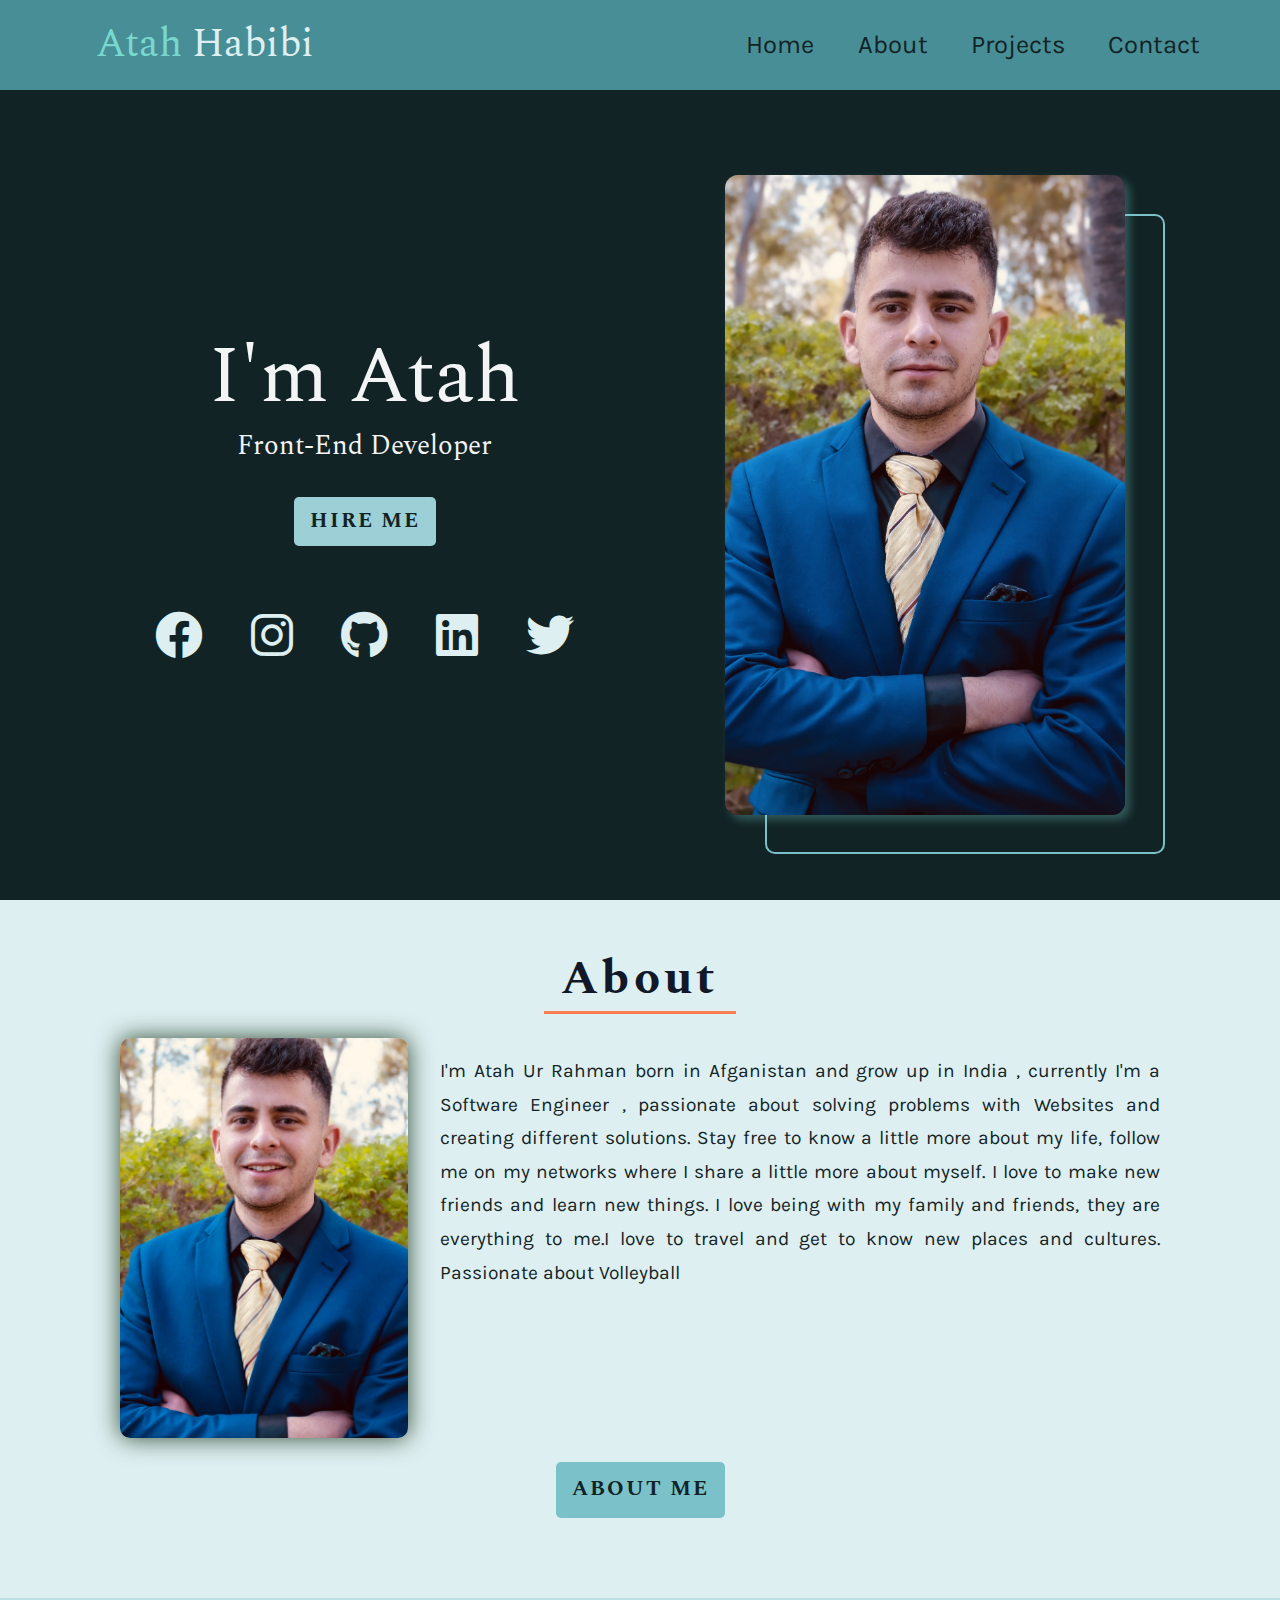
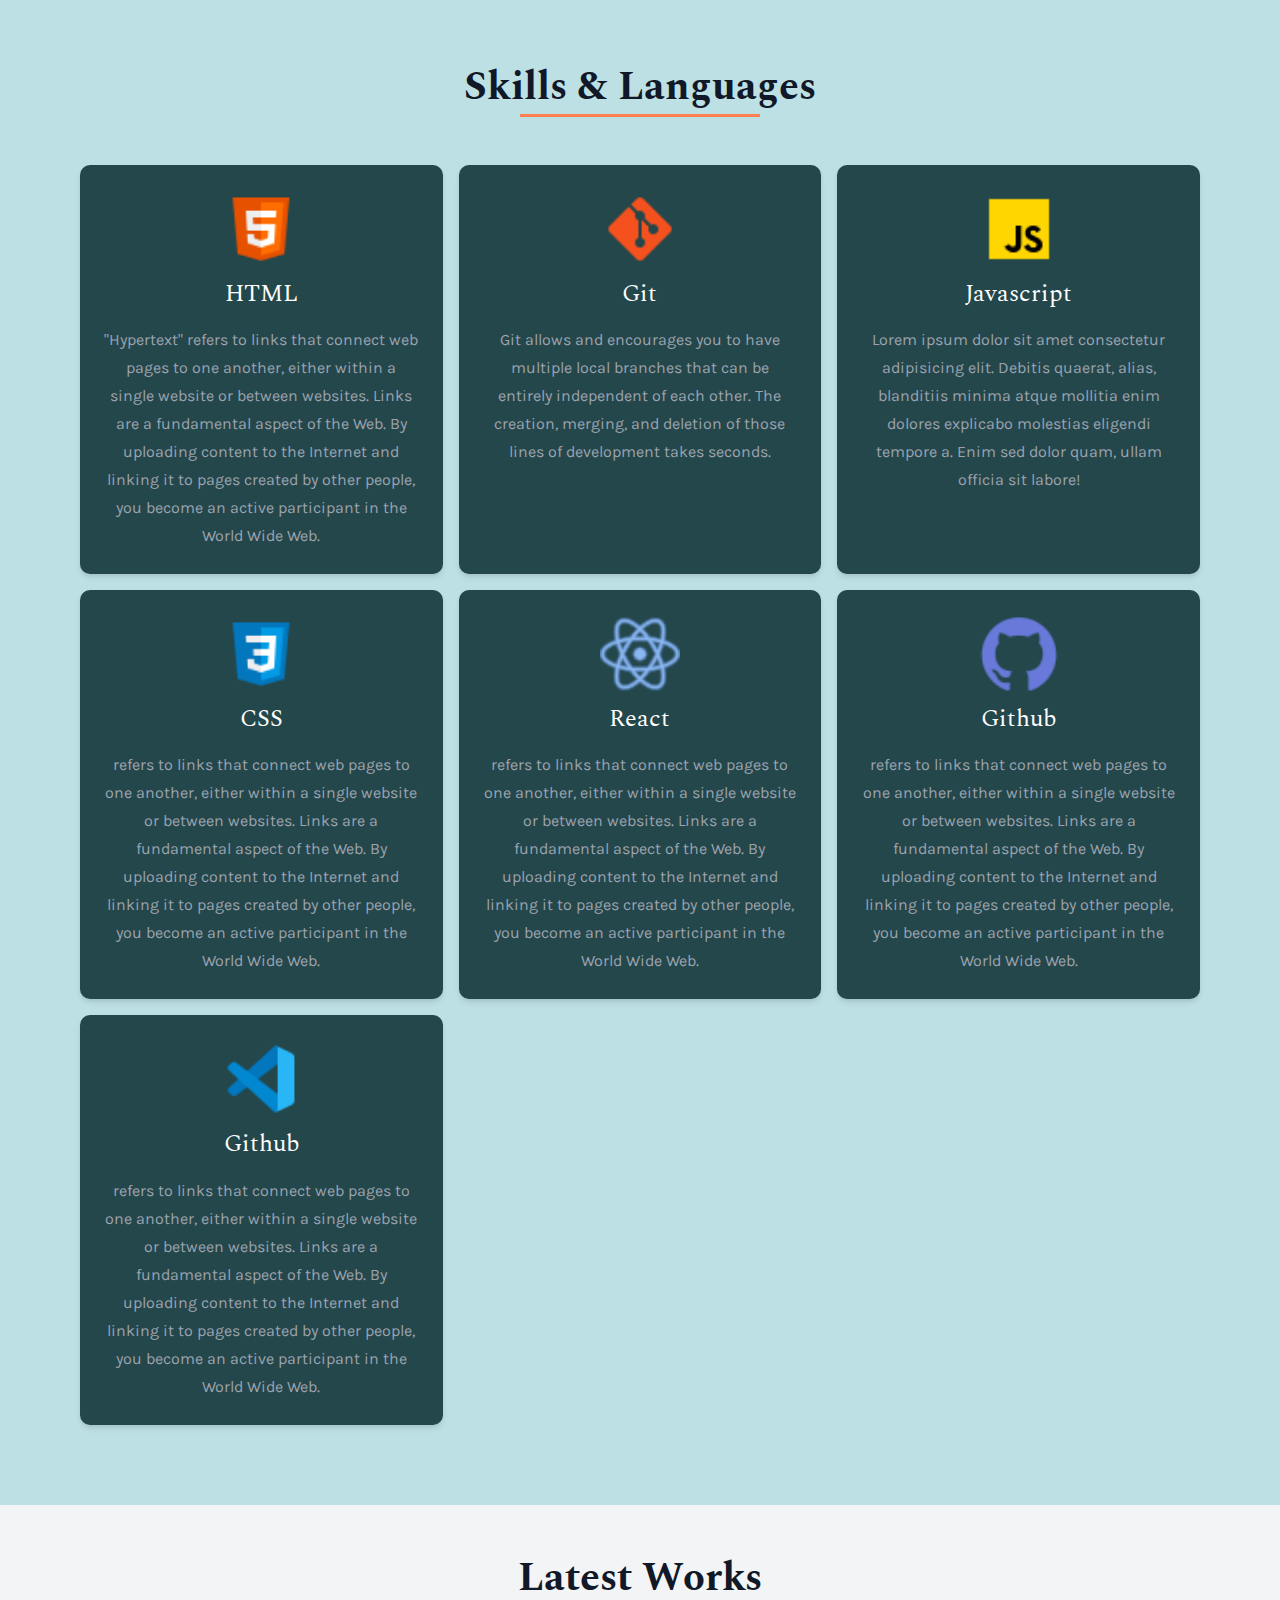
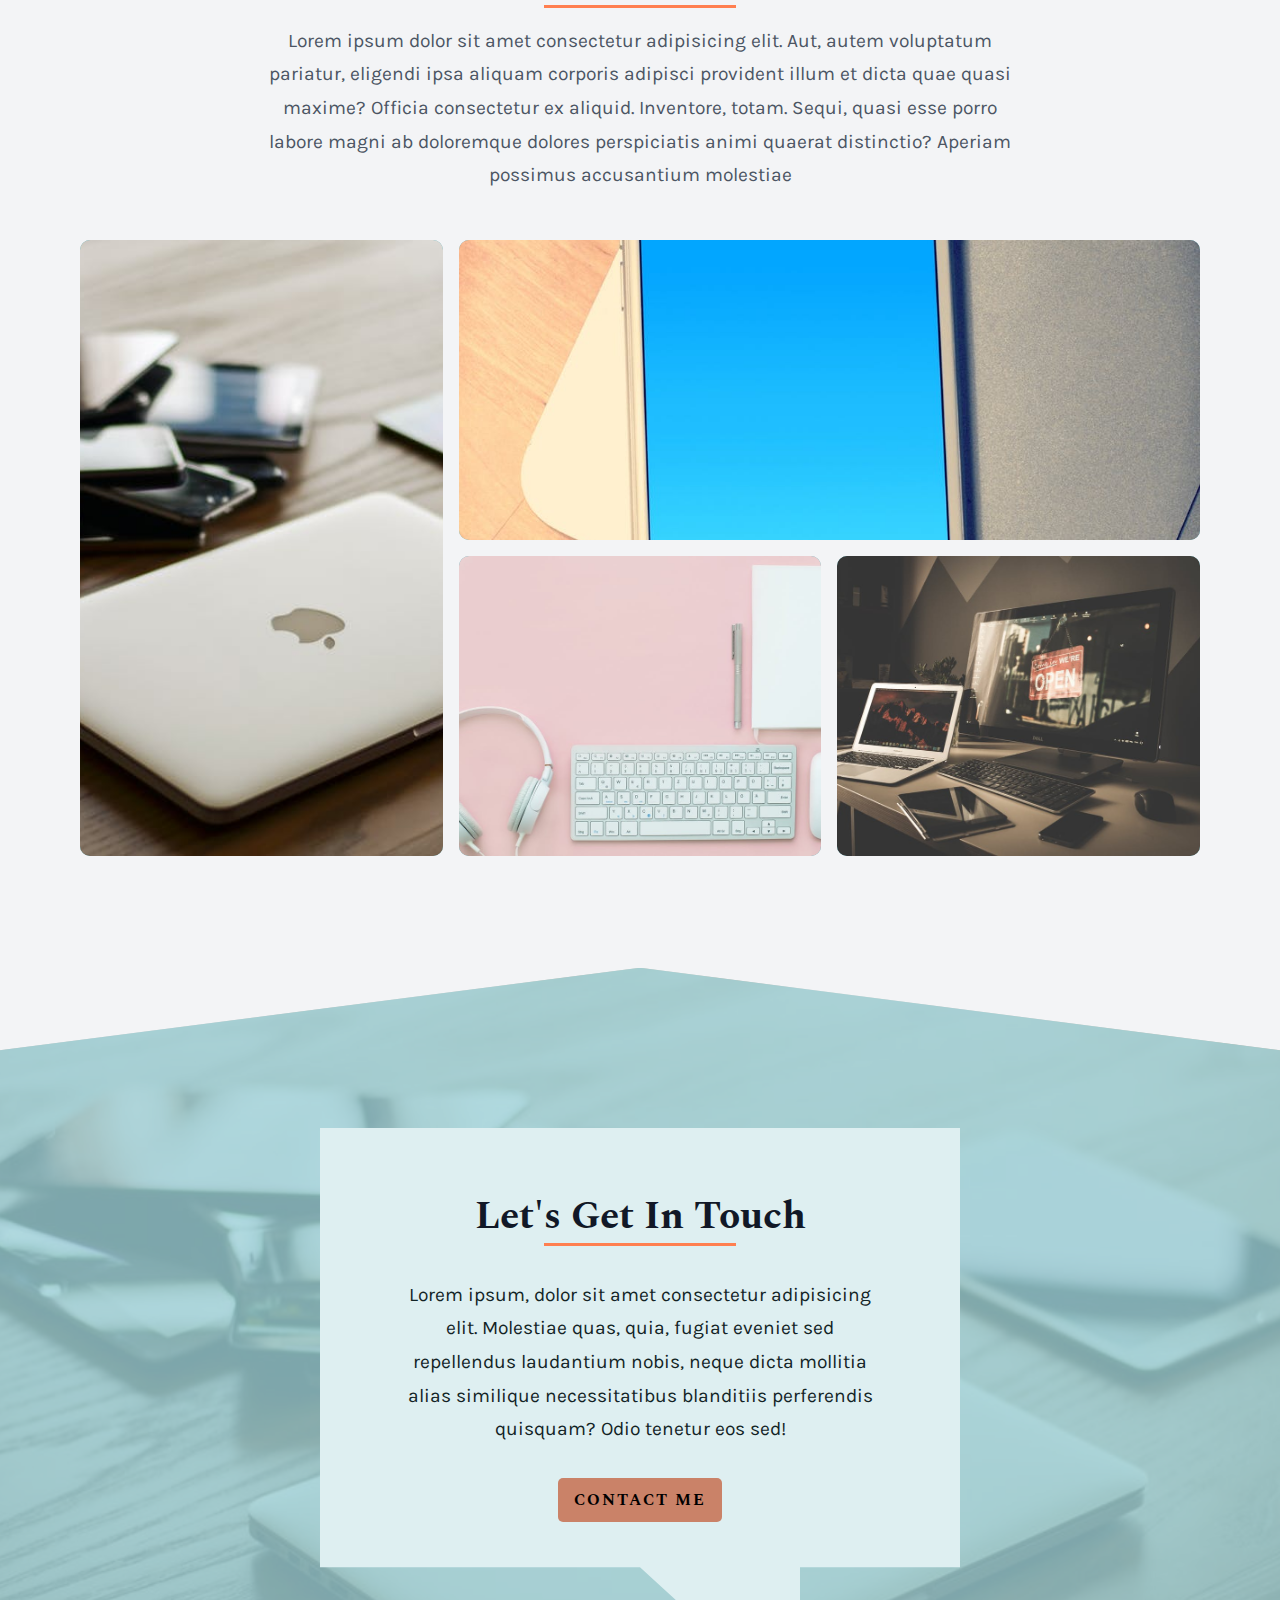
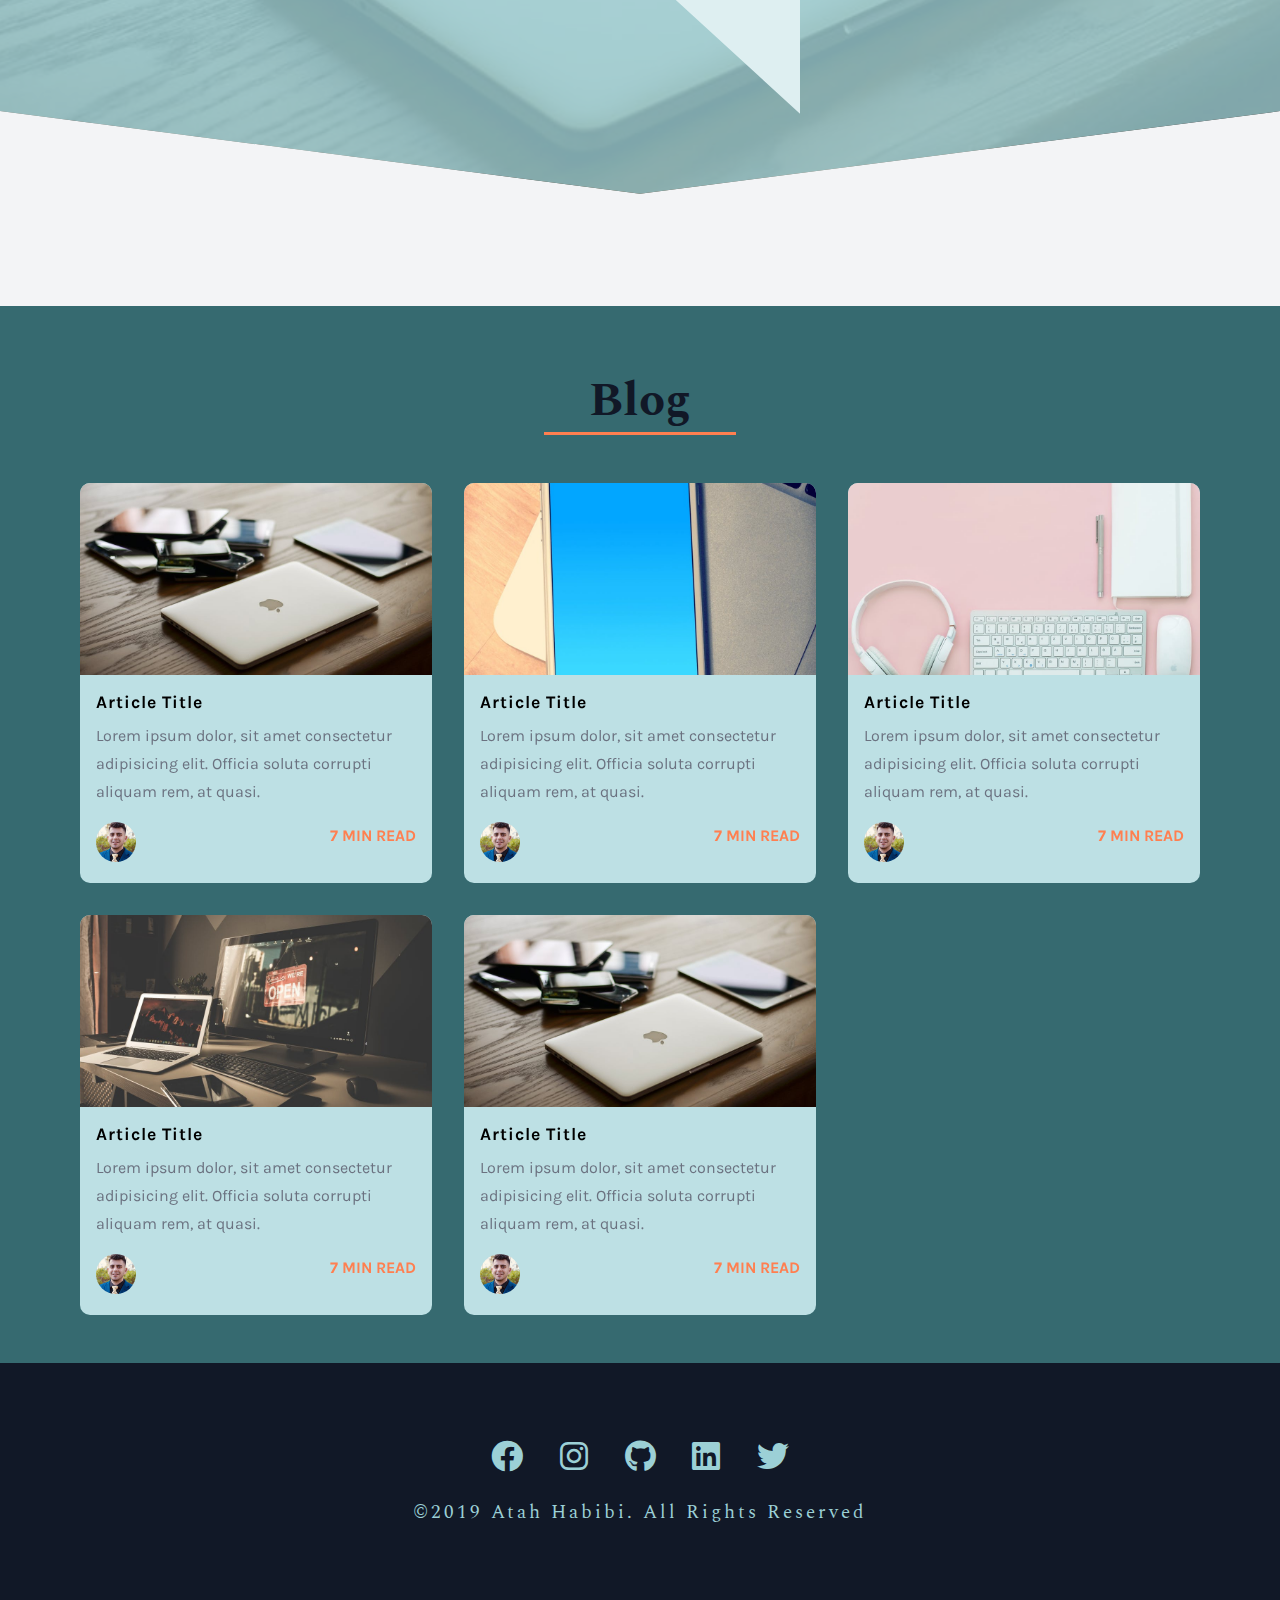
==== commit 6cf3c16a: "some changes" ====
--- a/index.html
+++ b/index.html
@@ -321,7 +321,7 @@
                 Lorem ipsum, dolor sit amet consectetur adipisicing elit. Molestiae quas, quia, fugiat eveniet sed repellendus laudantium nobis, neque dicta mollitia alias similique necessitatibus blanditiis perferendis quisquam? Odio tenetur eos sed!
             </p>
 
-            <a href="./pages/about.html"><button class="section-btn connect-btn">contact me</button></a>
+            <a href="./pages/contact.html"><button class="section-btn connect-btn">contact me</button></a>
 
         </section>
 
--- a/style.css
+++ b/style.css
@@ -346,7 +346,7 @@
 }
 
 .toggle-name{
-    margin-bottom: 3rem;
+    margin-bottom:1rem;
     letter-spacing:5px;
     color:var(--primary-200);
     font-weight: bold;
@@ -404,7 +404,7 @@
     padding: 0 1rem;
     max-width:30rem;
     margin: 0 auto;
-    margin-top:4rem;
+    margin-top:1rem;
     
 }
 
@@ -490,13 +490,14 @@
     font-weight: bold;
     font-family: var(--ff-family-2);
     font-size:1.3rem;
-    background:rgb(202, 130, 104);
+    background:var(--primary-300);
     transition: var(--transititon);
+    color:var(--primary-900);
     
 }
 
 .hire-me-btn:hover{
-    background:var(--primary-200);
+    background:peru;
     color: var(--primary-800);
     cursor: pointer;
     transform: scale(1.1);
@@ -746,7 +747,12 @@
    display: block;
    margin: 1rem auto;
    letter-spacing: 0;
-   padding:0.5rem;
+   padding:1rem;
+   background:var(--primary-400);
+ }
+
+ .about-btn a{
+     color: var(--primary-900);
  }
 
  .about-btn:hover{
@@ -1629,6 +1635,9 @@
 
 .project-info{
    margin-bottom:1rem;
+   min-height:10rem;
+   max-height:10rem;
+   overflow: hidden;
 
 }
 
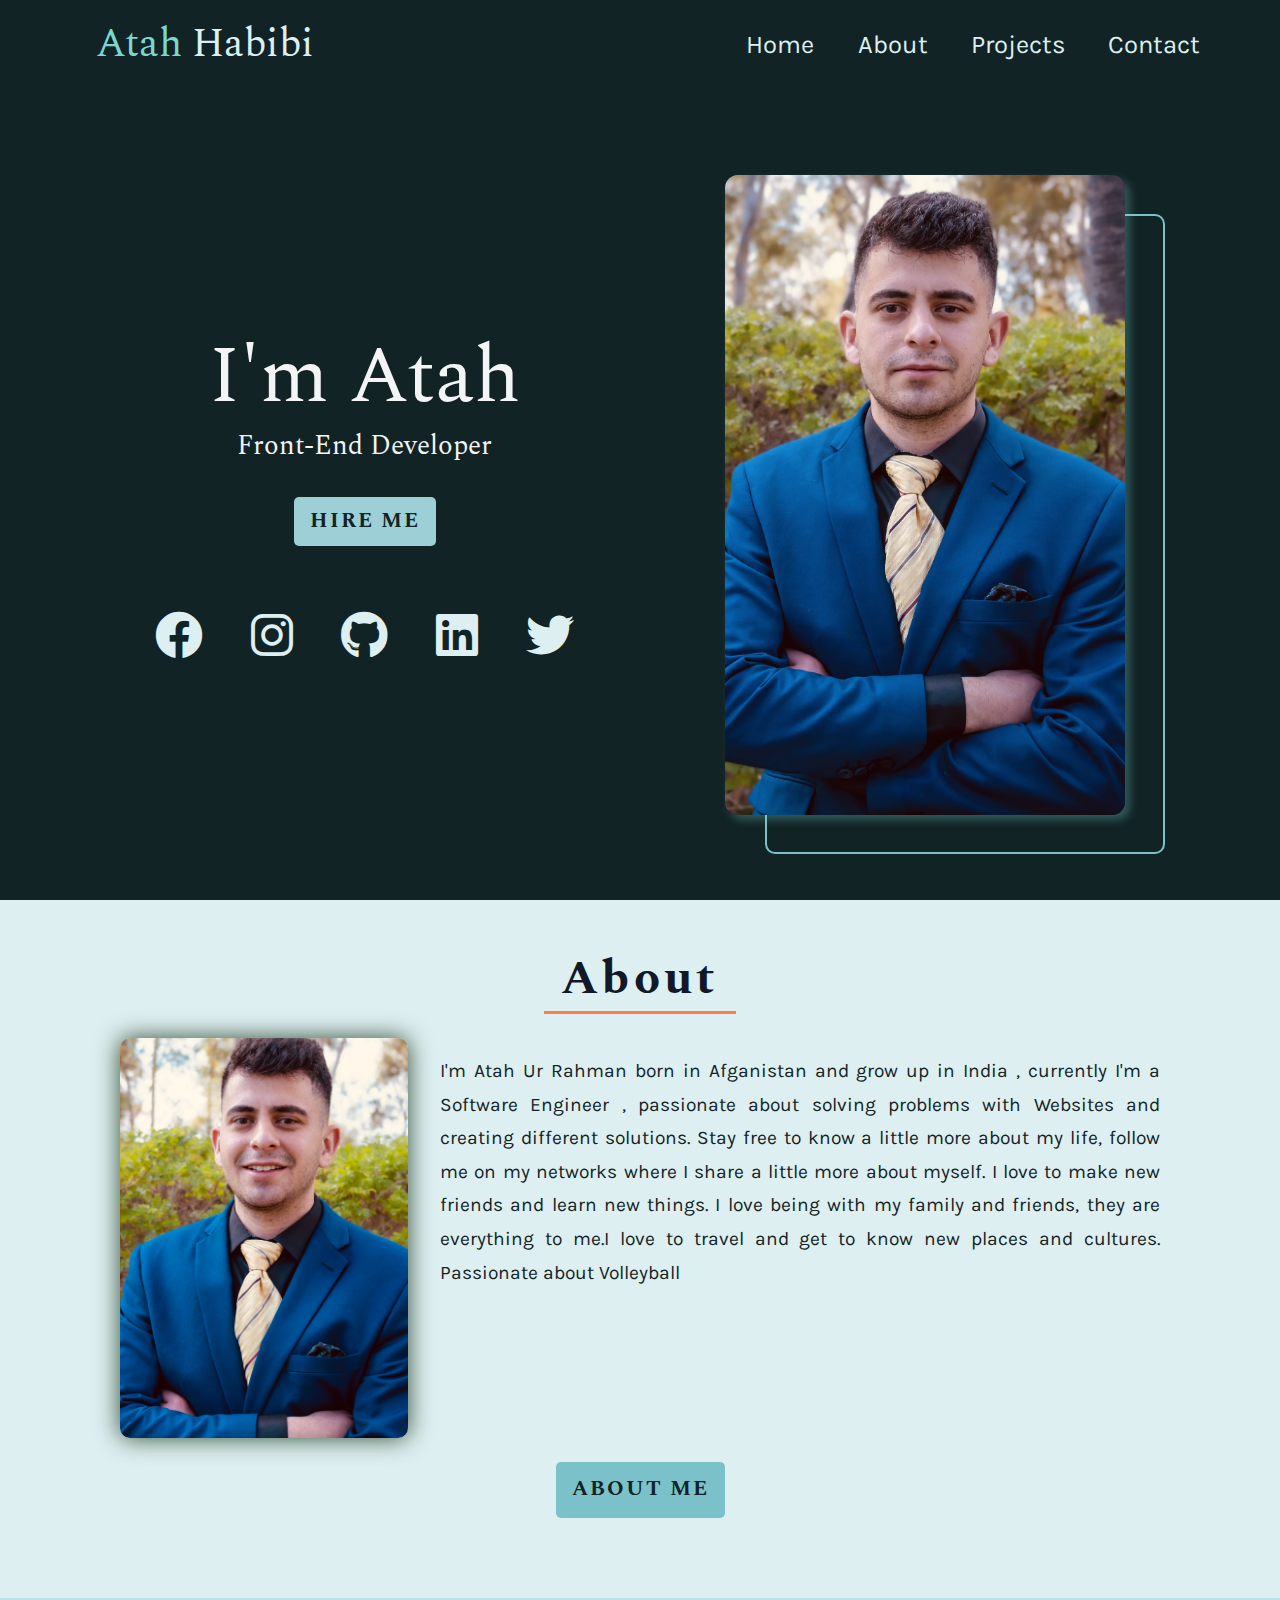
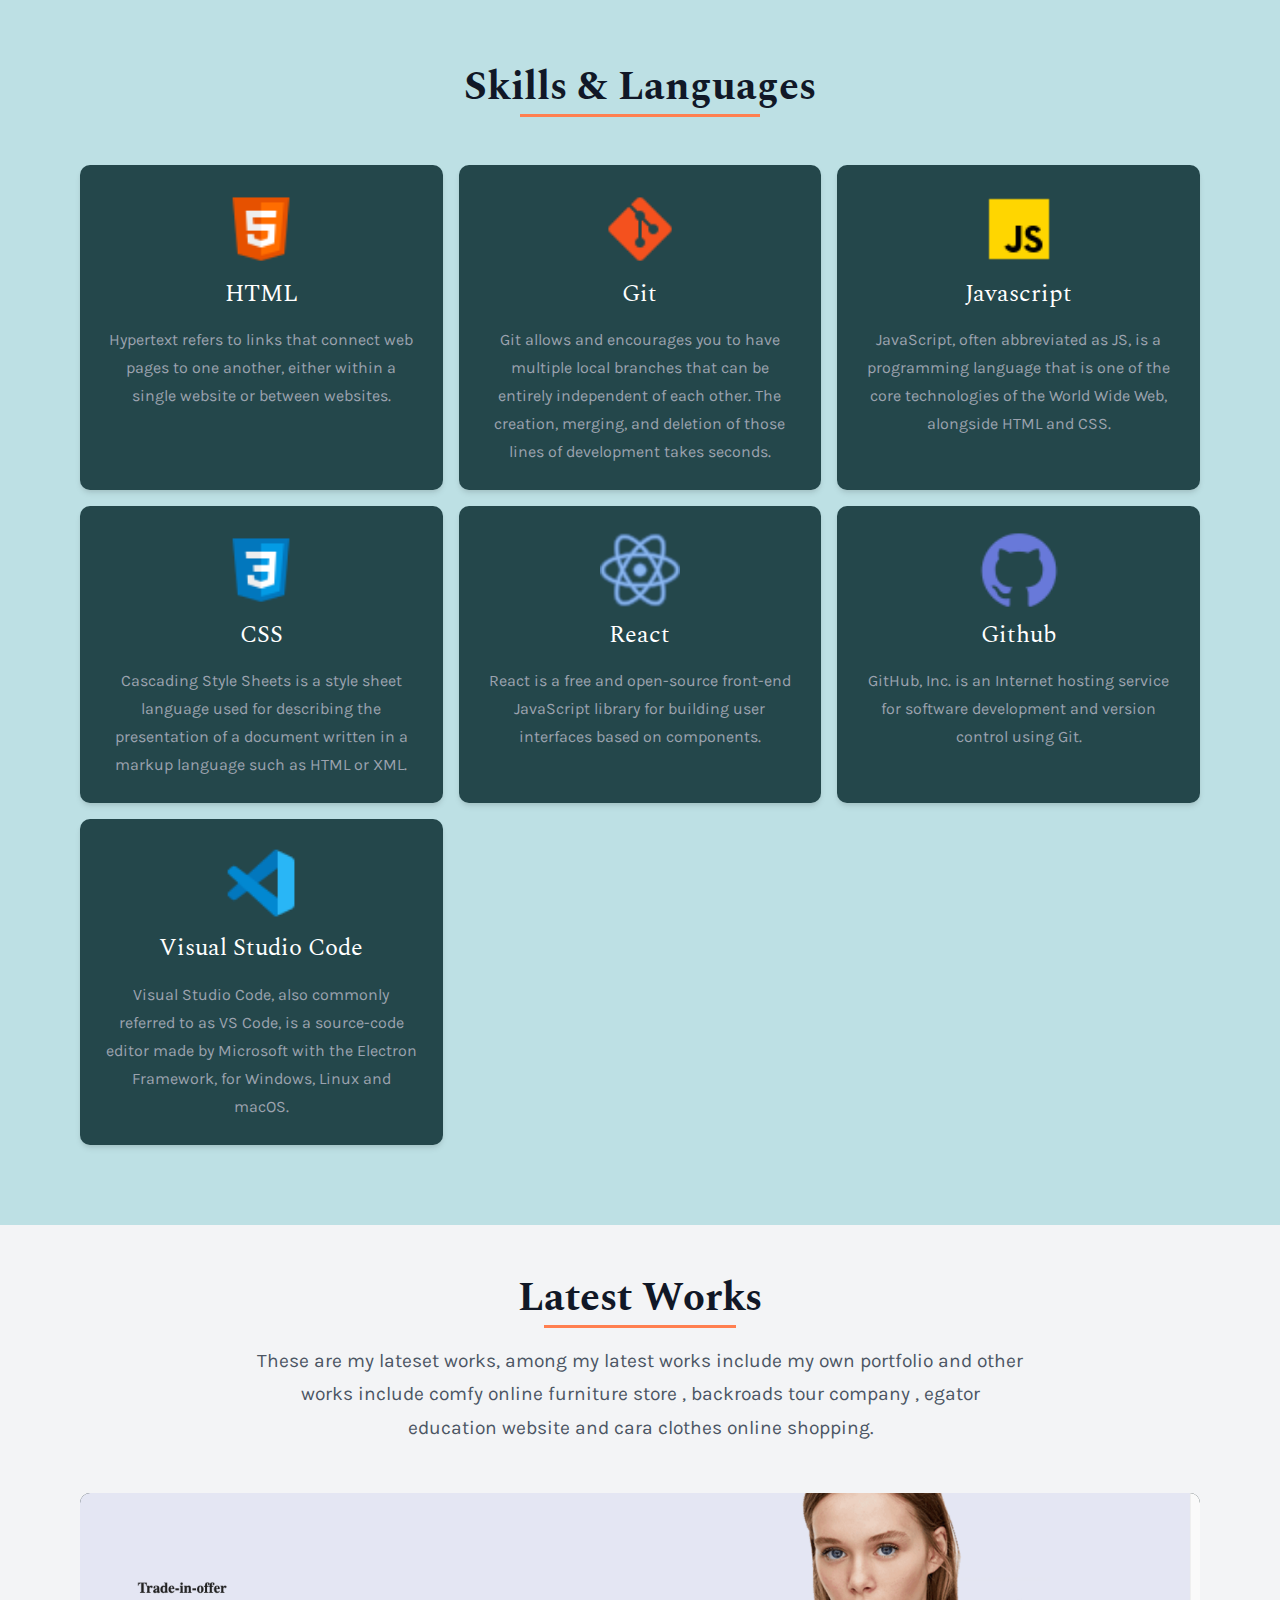
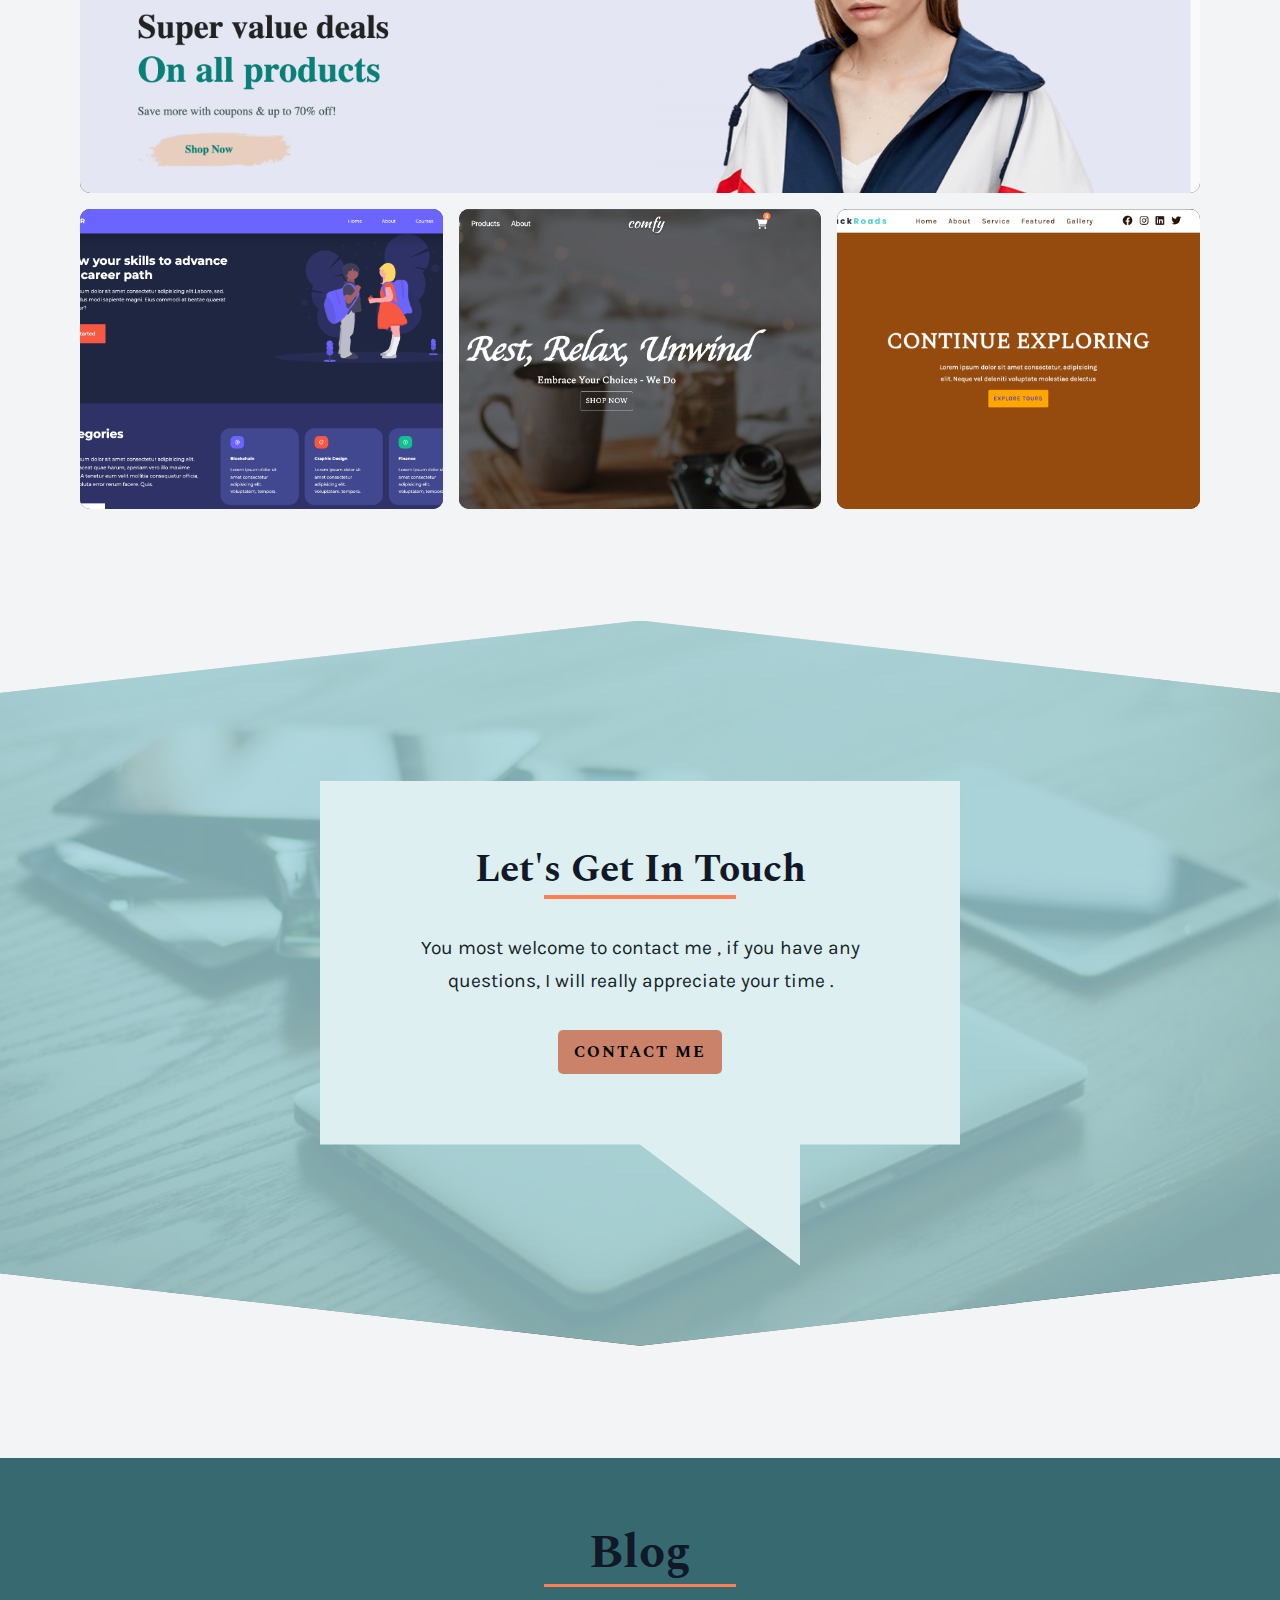
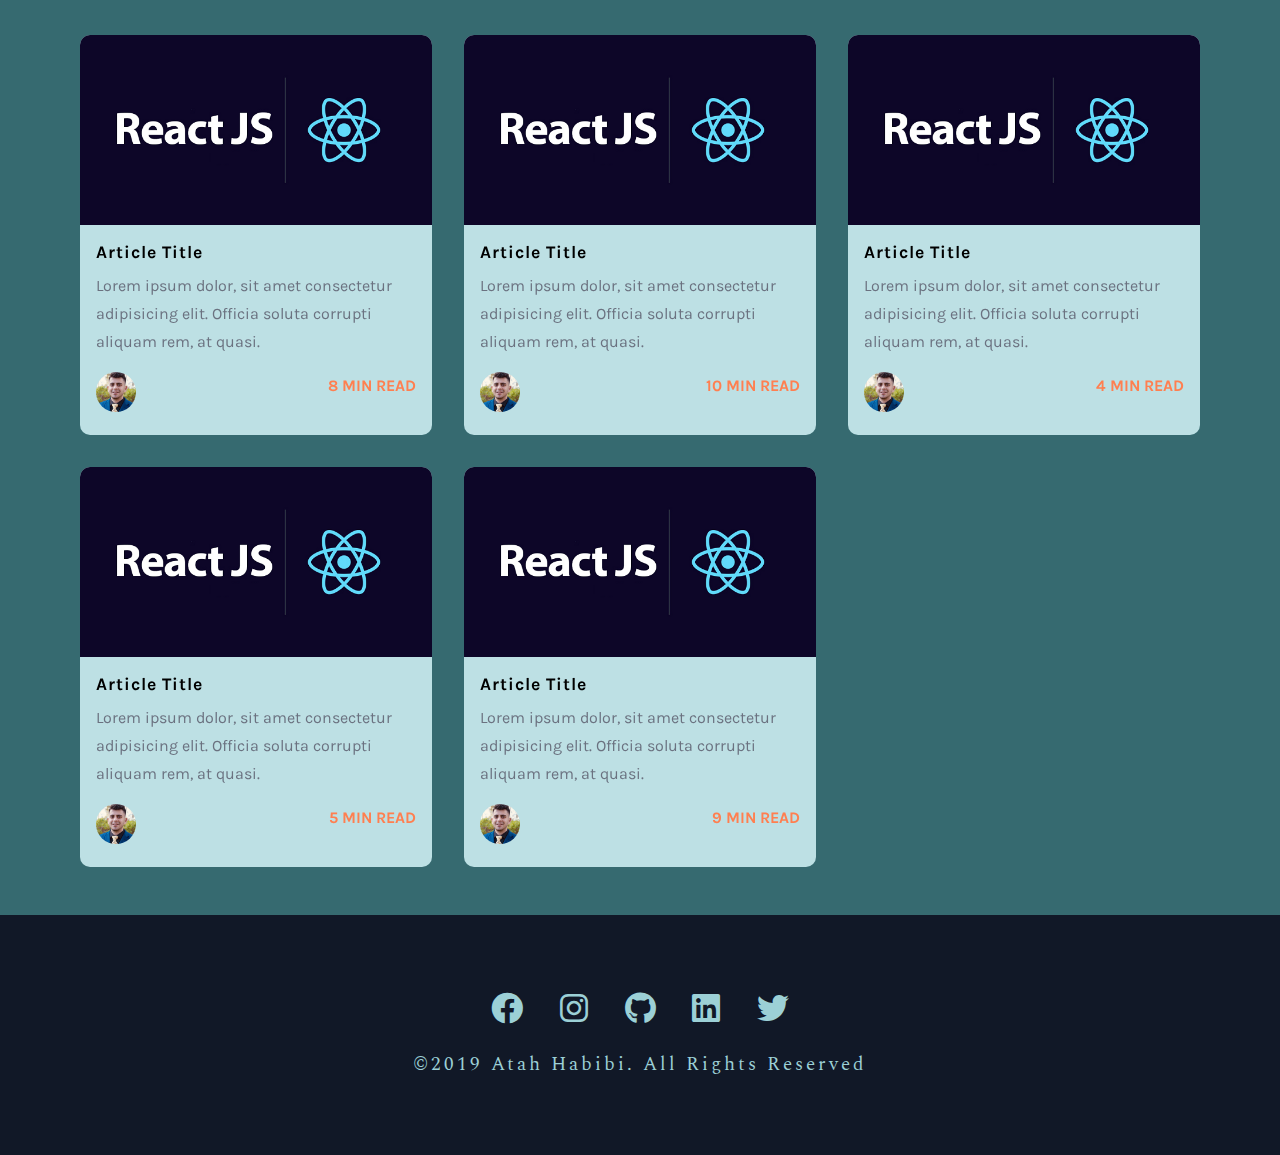
==== commit 95df0d4c: "march 12 sunday" ====
--- a/index.html
+++ b/index.html
@@ -5,6 +5,7 @@
     <meta http-equiv="X-UA-Compatible" content="IE=edge">
     <meta name="viewport" content="width=device-width, initial-scale=1.0">
     <title>Atah Habibi || Home</title>
+    <link rel="shortcut icon" href="./images/atah-photos/icons8-home-page-64.png" type="image/x-icon">
     <link rel="stylesheet" href="./fontawesome-free-6.2.1-web/css/all.min.css">
     <link rel="stylesheet" href="./normalize.css">
     <link rel="stylesheet" href="./style.css">
@@ -36,7 +37,7 @@
                 <ul class="page-links">
 
                     <button class="close-btn"><i class="fa-solid fa-xmark"></i></button>
-                    <img src="./images/atah-resize-1.jpg" alt="atah-1" class="img small-photo">
+                    <img src="./images/atah-photos/atah-resize-1.jpg" alt="atah-1" class="img small-photo">
                     <h2 class="toggle-name">atah habibi</h2>
                     <li class="link"><a href="./index.html"><i class="fa-solid fa-house fa-fw"></i> home</a></li>
                     <li class="link"><a href="./pages/about.html"><i class="fa-solid fa-book fa-fw"></i> about</a></li>
@@ -44,11 +45,11 @@
                     <li class="link"><a href="./pages/contact.html">&nbsp;&nbsp;&nbsp;<i class="fa-solid fa-address-book fa-fw"></i> contact</a></li>
 
                     <div class="toggle-icons">
-                        <button class="toggle-icon"><a href="#"><i class="fa-brands fa-facebook"></i></a></button>
-                        <button class="toggle-icon"><a href="#"><i class="fa-brands fa-instagram"></i></a></button>
-                        <button class="toggle-icon"><a href="#"><i class="fa-brands fa-github"></i></a></button>
-                        <button class="toggle-icon"><a href="#"><i class="fa-brands fa-linkedin"></i></a></button>
-                        <button class="toggle-icon"><a href="#"><i class="fa-brands fa-twitter"></i></a></button>
+                        <button class="toggle-icon"><a href="https://www.facebook.com/atah.rahman.12/" target="_blank"><i class="fa-brands fa-facebook"></i></a></button>
+                        <button class="toggle-icon"><a href="https://www.instagram.com/official_atah/" target="_blank"><i class="fa-brands fa-instagram"></i></a></button>
+                        <button class="toggle-icon"><a href="https://github.com/Atahhabibi" target="_blank"><i class="fa-brands fa-github"></i></a></button>
+                        <button class="toggle-icon"><a href="https://www.linkedin.com/in/atah-ur-rahman-2bb841242/" target="_blank"><i class="fa-brands fa-linkedin"></i></a></button>
+                        <button class="toggle-icon"><a href="https://twitter.com/Atah_Ur_Rahman" target="_blank"><i class="fa-brands fa-twitter"></i></a></button>
                     </div>
     
                 </ul>
@@ -65,21 +66,21 @@
 
                 <h1 class="name">I'm Atah</h1>
                 <h4 class="job">front-end developer</h4>
-                <button class="hire-me-btn">hire me</button>
+                <button class="hire-me-btn">  <a href="mailto:habibiatah@gmail.com" class="footer__link">hire me</a></button>
 
                 <div class="icons-container">
-                    <button class="icon"><a href="#"><i class="fa-brands fa-facebook"></i></a></button>
-                    <button class="icon"><a href="#"><i class="fa-brands fa-instagram"></i></a></button>
-                    <button class="icon"><a href="#"><i class="fa-brands fa-github"></i></a></button>
-                    <button class="icon"><a href="#"><i class="fa-brands fa-linkedin"></i></a></button>
-                    <button class="icon"><a href="#"><i class="fa-brands fa-twitter"></i></a></button>
+                    <button class="icon"><a href="https://www.facebook.com/atah.rahman.12/" target="_blank"><i class="fa-brands fa-facebook"></i></a></button>
+                    <button class="icon"><a href="https://www.instagram.com/official_atah/" target="_blank"><i class="fa-brands fa-instagram"></i></a></button>
+                    <button class="icon"><a href="https://github.com/Atahhabibi" target="_blank"><i class="fa-brands fa-github"></i></a></button>
+                    <button class="icon"><a href="https://www.linkedin.com/in/atah-ur-rahman-2bb841242/" target="_blank"><i class="fa-brands fa-linkedin"></i></a></button>
+                    <button class="icon"><a href="https://twitter.com/Atah_Ur_Rahman" target="_blank"><i class="fa-brands fa-twitter"></i></a></button>
                 </div>
 
             </div>
 
 
             <div class="image-container ">
-                <img src="./images/atah-2.jpg" alt="atah-photo" class="img photo-hero">
+                <img src="./images/atah-photos/atah-2.jpg" alt="atah-photo" class="img photo-hero">
             </div>
 
             
@@ -105,7 +106,7 @@
                 <div class="about-info-container">
 
                    
-                    <img src="./images/atah-5.jpg" alt="" class="img about-img">
+                    <img src="./images/atah-photos/atah-5.jpg" alt="" class="img about-img">
                     <p class="about-me">
                         I'm Atah Ur Rahman born in Afganistan and grow up in India , currently I'm a Software Engineer , passionate about solving problems with Websites and creating different solutions.
     
@@ -149,7 +150,7 @@
                     <div class="skill-icon"><img src="./svgs/icons8-html-5-48.png" alt="icon"></div>
                     <h5 class="skill-name">HTML</h5>
                     <p class="skill-info">
-                        "Hypertext" refers to links that connect web pages to one another, either within a single website or between websites. Links are a fundamental aspect of the Web. By uploading content to the Internet and linking it to pages created by other people, you become an active participant in the World Wide Web.
+                        Hypertext refers to links that connect web pages to one another, either within a single website or between websites. 
                     </p>
                 </article>
 
@@ -167,7 +168,7 @@
                     <div class="skill-icon"><img src="./svgs/icons8-javascript-48.png" alt="icon"></div>
                     <h5 class="skill-name">Javascript</h5>
                     <p class="skill-info">
-                       Lorem ipsum dolor sit amet consectetur adipisicing elit. Debitis quaerat, alias, blanditiis minima atque mollitia enim dolores explicabo molestias eligendi tempore a. Enim sed dolor quam, ullam officia sit labore!
+                        JavaScript, often abbreviated as JS, is a programming language that is one of the core technologies of the World Wide Web, alongside HTML and CSS. 
                     </p>
                 </article>
 
@@ -176,7 +177,7 @@
                     <div class="skill-icon"><img src="./svgs/icons8-css3-48.png" alt="icon"></div>
                     <h5 class="skill-name">CSS</h5>
                     <p class="skill-info">
-                        refers to links that connect web pages to one another, either within a single website or between websites. Links are a fundamental aspect of the Web. By uploading content to the Internet and linking it to pages created by other people, you become an active participant in the World Wide Web.
+                        Cascading Style Sheets is a style sheet language used for describing the presentation of a document written in a markup language such as HTML or XML.  
                     </p>
                 </article>
 
@@ -187,7 +188,7 @@
                     <div class="skill-icon"><img src="./svgs/icons8-react-40.png" alt="icon"></div>
                     <h5 class="skill-name">React</h5>
                     <p class="skill-info">
-                         refers to links that connect web pages to one another, either within a single website or between websites. Links are a fundamental aspect of the Web. By uploading content to the Internet and linking it to pages created by other people, you become an active participant in the World Wide Web.
+                        React is a free and open-source front-end JavaScript library for building user interfaces based on components.
                     </p>
                 </article>
 
@@ -197,16 +198,16 @@
                     <div class="skill-icon"><img src="./svgs/4202098_github_code_developer_logo_icon.png" alt="icon"></div>
                     <h5 class="skill-name">Github</h5>
                     <p class="skill-info">
-                        refers to links that connect web pages to one another, either within a single website or between websites. Links are a fundamental aspect of the Web. By uploading content to the Internet and linking it to pages created by other people, you become an active participant in the World Wide Web.
+                        GitHub, Inc. is an Internet hosting service for software development and version control using Git. 
                     </p>
                 </article>
 
                 <!-- single service -->
                 <article class="skill">
                     <div class="skill-icon"><img src="./svgs/icons8-visual-studio-code-2019-48.png" alt="icon"></div>
-                    <h5 class="skill-name">Github</h5>
-                    <p class="skill-info">
-                        refers to links that connect web pages to one another, either within a single website or between websites. Links are a fundamental aspect of the Web. By uploading content to the Internet and linking it to pages created by other people, you become an active participant in the World Wide Web.
+                    <h5 class="skill-name">visual studio code</h5>
+                    <p class="skill-info">
+                        Visual Studio Code, also commonly referred to as VS Code, is a source-code editor made by Microsoft with the Electron Framework, for Windows, Linux and macOS.
                     </p>
                 </article>
 
@@ -237,7 +238,7 @@
             </div>
 
             <p class="work-info">
-                Lorem ipsum dolor sit amet consectetur adipisicing elit. Aut, autem voluptatum pariatur, eligendi ipsa aliquam corporis adipisci provident illum et dicta quae quasi maxime? Officia consectetur ex aliquid. Inventore, totam. Sequi, quasi esse porro labore magni ab doloremque dolores perspiciatis animi quaerat distinctio? Aperiam possimus accusantium molestiae
+                These are my lateset works, among my latest works include my own portfolio and other works include comfy online furniture store , backroads tour company , egator education website and cara clothes online shopping.
             </p>
 
 
@@ -246,10 +247,10 @@
                 <!-- single project -->
 
                 <a href="./pages/projects.html" class="work-img-container project-1">
-                    <img src="./images/project-1.jpeg" alt="project" class="img project-img ">
+                    <img src="./images/java-complex/egator.png" alt="project" class="img project-img ">
                      <div class="single-project-info">
                           <div class="project">
-                              <h5 class="project-title">project title</h5>
+                              <h5 class="project-title">egator education</h5>
                               <h5 class="client-name">atah habibi</h5>
                           </div>
                      </div>
@@ -258,10 +259,10 @@
                 <!-- single project -->
 
                 <a href="./pages/projects.html" class="work-img-container project-2">
-                    <img src="./images/project-2.jpeg" alt="project" class="img project-img ">
+                    <img src="./images/java-complex/kara-store.png" alt="project" class="img project-img ">
                      <div class="single-project-info">
                           <div class="project">
-                              <h5 class="project-title">project title</h5>
+                              <h5 class="project-title">cara shopping online</h5>
                               <h5 class="client-name">atah habibi</h5>
                           </div>
                      </div>
@@ -270,10 +271,10 @@
                 <!-- single project -->
 
                 <a href="./pages/projects.html" class="work-img-container project-3">
-                    <img src="./images/project-3.jpeg" alt="project" class="img project-img ">
+                    <img src="./images/java-complex/comfy.png" alt="project" class="img project-img ">
                      <div class="single-project-info">
                           <div class="project">
-                              <h5 class="project-title">project title</h5>
+                              <h5 class="project-title">comfy online</h5>
                               <h5 class="client-name">atah habibi</h5>
                           </div>
                      </div>
@@ -282,10 +283,10 @@
                 <!-- single project -->
 
                 <a href="./pages/projects.html" class="work-img-container project-4">
-                    <img src="./images/project-4.jpeg" alt="project" class="img project-img ">
+                    <img src="./images/java-complex/backroad.png" alt="project" class="img project-img ">
                      <div class="single-project-info">
                           <div class="project">
-                              <h5 class="project-title">project title</h5>
+                              <h5 class="project-title">backroad tour</h5>
                               <h5 class="client-name">atah habibi</h5>
                           </div>
                      </div>
@@ -306,7 +307,7 @@
 
     <section class="connect-section">
         
-        <video class="video-container" muted  autoplay loop poster="./images/project-1.jpeg" >
+        <video class="video-container" muted  autoplay loop poster="./images/blog-images/project-1.jpeg" >
             <source src="./videos/connect.mp4" >Sorry your browser does not supported embedded video
         </video>
 
@@ -318,7 +319,7 @@
             </div>
 
             <p class="connect-info">
-                Lorem ipsum, dolor sit amet consectetur adipisicing elit. Molestiae quas, quia, fugiat eveniet sed repellendus laudantium nobis, neque dicta mollitia alias similique necessitatibus blanditiis perferendis quisquam? Odio tenetur eos sed!
+              You most welcome to contact me , if you have any questions, I will really appreciate your time .
             </p>
 
             <a href="./pages/contact.html"><button class="section-btn connect-btn">contact me</button></a>
@@ -347,15 +348,15 @@
 
                     <!-- blog front -->
                     <div class="blog-side blog-front">
-                        <img src="./images/project-1.jpeg" alt="project-1" class="img blog-img">
+                        <img src="./images/react-complex/reactjs-2.png" alt="project-1" class="img blog-img">
                         <div class="blog-info">
                             <h5 class="blog-title">article title</h5>
                             <p class="blog-text">
                                 Lorem ipsum dolor, sit amet consectetur adipisicing elit. Officia soluta corrupti aliquam rem, at quasi.
                             </p>
                             <div class="blog-footer">
-                                <img src="./images/atah-resize-1.jpg" alt="" class="img blog-person-img">
-                                <p class="minute-read">7 min read</p>
+                                <img src="./images/atah-photos/atah-resize-1.jpg" alt="" class="img blog-person-img">
+                                <p class="minute-read">8 min read</p>
                             </div>
     
                         </div>
@@ -364,7 +365,7 @@
 
                     <!-- blog back -->
                     <div class="blog-side blog-back">
-                        <a href="https://github.com/" class="blog-btn">read more</a>
+                        <a href="https://github.com/" target="_blank" class="blog-btn">read more</a>
                     </div>
 
                 </article>
@@ -374,15 +375,15 @@
 
                     <!-- blog front -->
                     <div class="blog-side blog-front">
-                        <img src="./images/project-2.jpeg" alt="project-1" class="img blog-img">
+                        <img src="./images/react-complex/reactjs-2.png" alt="project-1" class="img blog-img">
                         <div class="blog-info">
                             <h5 class="blog-title">article title</h5>
                             <p class="blog-text">
                                 Lorem ipsum dolor, sit amet consectetur adipisicing elit. Officia soluta corrupti aliquam rem, at quasi.
                             </p>
                             <div class="blog-footer">
-                                <img src="./images/atah-resize-1.jpg" alt="" class="img blog-person-img">
-                                <p class="minute-read">7 min read</p>
+                                <img src="./images/atah-photos/atah-resize-1.jpg" alt="" class="img blog-person-img">
+                                <p class="minute-read">10 min read</p>
                             </div>
     
                         </div>
@@ -391,7 +392,7 @@
 
                     <!-- blog back -->
                     <div class="blog-side blog-back">
-                        <a href="https://github.com/" class="blog-btn">read more</a>
+                        <a href="https://github.com/" target="_blank" class="blog-btn">read more</a>
                     </div>
 
                 </article>
@@ -401,15 +402,15 @@
 
                     <!-- blog front -->
                     <div class="blog-side blog-front">
-                        <img src="./images/project-3.jpeg" alt="project-1" class="img blog-img">
+                        <img src="./images/react-complex/reactjs-2.png" alt="project-1" class="img blog-img">
                         <div class="blog-info">
                             <h5 class="blog-title">article title</h5>
                             <p class="blog-text">
                                 Lorem ipsum dolor, sit amet consectetur adipisicing elit. Officia soluta corrupti aliquam rem, at quasi.
                             </p>
                             <div class="blog-footer">
-                                <img src="./images/atah-resize-1.jpg" alt="" class="img blog-person-img">
-                                <p class="minute-read">7 min read</p>
+                                <img src="./images/atah-photos/atah-resize-1.jpg" alt="" class="img blog-person-img">
+                                <p class="minute-read">4 min read</p>
                             </div>
     
                         </div>
@@ -418,7 +419,7 @@
 
                     <!-- blog back -->
                     <div class="blog-side blog-back">
-                        <a href="https://github.com/" class="blog-btn">read more</a>
+                        <a href="https://github.com/" target="_blank" class="blog-btn">read more</a>
                     </div>
 
                 </article>
@@ -428,15 +429,15 @@
 
                     <!-- blog front -->
                     <div class="blog-side blog-front">
-                        <img src="./images/project-4.jpeg" alt="project-1" class="img blog-img">
+                        <img src="./images/react-complex/reactjs-2.png" alt="project-1" class="img blog-img">
                         <div class="blog-info">
                             <h5 class="blog-title">article title</h5>
                             <p class="blog-text">
                                 Lorem ipsum dolor, sit amet consectetur adipisicing elit. Officia soluta corrupti aliquam rem, at quasi.
                             </p>
                             <div class="blog-footer">
-                                <img src="./images/atah-resize-1.jpg" alt="" class="img blog-person-img">
-                                <p class="minute-read">7 min read</p>
+                                <img src="./images/atah-photos/atah-resize-1.jpg" alt="" class="img blog-person-img">
+                                <p class="minute-read">5 min read</p>
                             </div>
     
                         </div>
@@ -445,7 +446,7 @@
 
                     <!-- blog back -->
                     <div class="blog-side blog-back">
-                        <a href="https://github.com/" class="blog-btn">read more</a>
+                        <a href="https://github.com/" target="_blank" class="blog-btn">read more</a>
                     </div>
 
                 </article>
@@ -454,15 +455,15 @@
 
                     <!-- blog front -->
                     <div class="blog-side blog-front">
-                        <img src="./images/project-1.jpeg" alt="project-1" class="img blog-img">
+                        <img src="./images/react-complex/reactjs-2.png" alt="project-1" class="img blog-img">
                         <div class="blog-info">
                             <h5 class="blog-title">article title</h5>
                             <p class="blog-text">
                                 Lorem ipsum dolor, sit amet consectetur adipisicing elit. Officia soluta corrupti aliquam rem, at quasi.
                             </p>
                             <div class="blog-footer">
-                                <img src="./images/atah-resize-1.jpg" alt="" class="img blog-person-img">
-                                <p class="minute-read">7 min read</p>
+                                <img src="./images/atah-photos/atah-resize-1.jpg" alt="" class="img blog-person-img">
+                                <p class="minute-read">9 min read</p>
                             </div>
     
                         </div>
@@ -471,7 +472,7 @@
 
                     <!-- blog back -->
                     <div class="blog-side blog-back">
-                        <a href="https://github.com/" class="blog-btn">read more</a>
+                        <a href="https://github.com/" target="_blank" class="blog-btn">read more</a>
                     </div>
 
                 </article>
@@ -491,13 +492,15 @@
 
         <div class="footer-center">
 
+            
+
             <div class="footer-icons">
 
-                <button class="footer-icon"><a href="#"><i class="fa-brands fa-facebook"></i></a></button>
-                <button class="footer-icon"><a href="#"><i class="fa-brands fa-instagram"></i></a></button>
-                <button class="footer-icon"><a href="#"><i class="fa-brands fa-github"></i></a></button>
-                <button class="footer-icon"><a href="#"><i class="fa-brands fa-linkedin"></i></a></button>
-                <button class="footer-icon"><a href="#"><i class="fa-brands fa-twitter"></i></a></button>
+                <button class="footer-icon"><a href="https://www.facebook.com/atah.rahman.12/" target="_blank"><i class="fa-brands fa-facebook"></i></a></button>
+                <button class="footer-icon"><a href="https://www.instagram.com/official_atah/" target="_blank"><i class="fa-brands fa-instagram"></i></a></button>
+                <button class="footer-icon"><a href="https://github.com/Atahhabibi" target="_blank"><i class="fa-brands fa-github"></i></a></button>
+                <button class="footer-icon"><a href="https://www.linkedin.com/in/atah-ur-rahman-2bb841242/" target="_blank"><i class="fa-brands fa-linkedin"></i></a></button>
+                <button class="footer-icon"><a href="https://twitter.com/Atah_Ur_Rahman" target="_blank"><i class="fa-brands fa-twitter"></i></a></button>
 
             </div>
 
--- a/style.css
+++ b/style.css
@@ -309,8 +309,31 @@
     display: flex;
     justify-content: space-between;
     padding:1rem;
-    background:var(--primary-600);
-}
+    background:var(--primary-900);
+    box-shadow: none;
+    
+}
+
+.toggle-btn i{
+    color: white;
+}
+
+.show-fixed-small{
+    position: fixed;
+    top: 0;
+    width: 100%;
+    z-index:33;
+    border-bottom:2px solid var(--primary-100);
+    box-shadow:0px 5px 15px var(--primary-900) ;
+}
+
+.navbar{
+    box-shadow: none;
+    border: none;
+}
+
+
+
 
 .main-links{
     display: none;
@@ -496,6 +519,10 @@
     
 }
 
+.hire-me-btn a{
+    color:var(--primary-900);
+}
+
 .hire-me-btn:hover{
     background:peru;
     color: var(--primary-800);
@@ -529,6 +556,7 @@
 
 @media screen and (min-width:750px) {
 
+
     .name{
         font-size:5rem;
     }
@@ -563,6 +591,13 @@
 @media screen and (min-width:810px) {
 
 
+    .nav-header{
+        position:relative;
+        border-bottom:none;
+        box-shadow:none;
+    }
+    
+
     .toggle-btn{
         display: none;
     }
@@ -576,10 +611,26 @@
         margin-left:0.5rem;
     }
 
+  
+    .nav-header{
+        background:var(--primary-900);
+    }
+
+  
+
     .nav-wrapper{
         min-width: 100%;
-        background:var(--primary-600);
+        background:var(--primary-900);
         max-width: var(--max-width);
+        transition: var(--transititon);
+    }
+
+    .show-fixed{
+        position: fixed;
+        top: 0;
+        z-index: 22;
+        border-bottom:2px solid var(--primary-300);
+        box-shadow:0px 5px 30px var(--primary-900);
     }
 
     .navbar{
@@ -589,11 +640,14 @@
         display: flex;
         justify-content: space-between;
         max-width: var(--max-width);
-        background:var(--primary-600);
+        background:var(--primary-900);
         box-shadow: none;
         padding-top: 0.2rem;
         padding-bottom: 0.2rem;
-    }
+        
+    }
+
+  
 
     .logo{
         font-size:2.5rem;
@@ -613,12 +667,12 @@
     }
 
     .main-link a{
-        color:var(--primary-900);
+        color:var(--primary-100);
         transition: var(--transititon);
     }
 
     .main-link:hover a{
-        color: var(--primary-100)
+        color:peru;
     }
 
     .atah-profile{
@@ -1063,17 +1117,18 @@
     transition: var(--transititon);
     opacity:0;
     text-align: center;
+    font-weight: bold;
 }
 
 
 .project-title{
     text-transform: capitalize;
-    letter-spacing: 3px;
+    letter-spacing: 1px;
     font-size:1.5rem;
 }
 
 .client-name{
-    letter-spacing: 2px;
+    letter-spacing: 1px;
 }
 
 
@@ -1096,7 +1151,7 @@
 }
 
 .work-img-container:hover .project-img{
-    opacity: 0.2;
+    opacity:0;
 }
 
 .work-img-container:hover .single-project-info{
@@ -1105,6 +1160,7 @@
 
 .work-img-container{
     margin-bottom:2rem;
+    background:var(--primary-900);
 }
 
 
@@ -1151,7 +1207,7 @@
         grid-template-rows: 300px 300px;
         gap:1rem;
         grid-template-areas:
-        'a b b'
+        'b b b'
         'a c d';
     }
 
@@ -1576,9 +1632,87 @@
 ================
 */
 
+.projects-page-section{
+    background:var(--primary-900);
+    padding-bottom:2rem;
+}
+
 .projects-page-title{
     margin-top:1rem;
-}
+    text-transform: uppercase;
+    color: white;
+}
+
+ .project-btn-container{
+     display: grid;
+     grid-template-columns:repeat(2,1fr);
+     margin:2rem auto;
+     
+ }
+
+.javascript-btn{
+    background:url('./images/icon/html-2.png');
+   
+}
+
+.react-btn{
+   background:url('./images/icon/reactjs-2.png');
+}
+
+.large-btn{
+    display: none;
+}
+
+
+.project-btn{
+     text-transform: uppercase;
+     padding: 1rem;
+     color: transparent;
+     border-radius: 8px;
+     cursor: pointer;
+     border: transparent;
+     margin: 0 1rem;
+     border:2px solid var(--grey-400);
+     /* outline:4px solid var(--primary-700); */
+     background-position:center;
+     background-size:cover;
+     background-repeat: no-repeat;
+     transition: var(--transititon);
+    
+     
+ }
+
+
+ .show-active{
+    outline: 3px solid peru;
+    border:4px solid var(--grey-100);
+    box-shadow:0px 10px 15px rgba(68, 124, 60, 0.5);
+    scale: 1.1;
+ }
+
+
+
+
+ .projects-subtitle{
+     font-size:2rem;
+     text-align: center;
+     font-weight: bold;
+     text-transform:capitalize;
+     margin-top:3rem;
+     border:3px dotted var(--primary-100);
+     padding:0.5rem 0;
+     color: white;
+     
+     
+ }
+
+
+
+
+
+
+
+
 
 
 .projects-container{
@@ -1593,8 +1727,12 @@
     max-height:30rem;
     min-height:28rem;
     border-radius:10px;
-    box-shadow:0px 0px 8px rgba(11, 26, 11, 0.5);
-}
+    box-shadow:0px 0px 20px rgba(0, 0, 0,0.9);
+    transition: var(--transititon);
+   
+}
+
+
 
 .project-img-container{
     position: relative;
@@ -1602,6 +1740,7 @@
 
 .project-page-img{
     max-height:13rem;
+    min-height:13rem;
     border-top-right-radius:10px;
     border-top-left-radius:10px;
 }
@@ -1673,10 +1812,63 @@
 }
 
 
+
 @media screen and (min-width:600px) {
 
+   
+    .projects-subtitle{
+        text-transform: uppercase;
+        margin-top:5rem;
+        color: var(--primary-100);
+        font-size:2.4rem;
+        border:none;
+        border-bottom:3px dotted var(--primary-300);
+        margin-bottom: 2.8rem;
+   
+    }
+
+    .project-work:hover{
+        transform:scale(1.1);
+        cursor: pointer;
+    }
+
+
+    .project-btn{
+        width:15rem;
+        margin: 0 auto;
+        border:4px solid var(--primary-100);
+        background:var(--primary-900);
+        color: white;
+        border-radius:15px;
+        font-size:1rem;
+        letter-spacing:2px;
+        font-weight: bold;
+        background:white;
+        color: var(--primary-900);
+        
+    }
+
+    .show-active{
+        outline:3px solid peru;
+        border:3px solid white;
+        box-shadow: none;
+        background:var(--primary-900);
+        color: var(--primary-100);
+    }
+
+  
+
+
+    .small-btn{
+        display: none;
+    }
+
+    .large-btn{
+        display: block;
+    }
+
+
     .projects-container{
-
         display: grid;
         grid-template-columns:1fr 1fr;
         gap:2rem;
@@ -1696,20 +1888,26 @@
 
 @media screen and (min-width:820px) {
 
+
+    .project-btn{
+        width: 21rem;
+        font-size:1.5rem;
+    }
+  
+
     .projects-container{
         grid-template-columns:repeat(auto-fill,minmax(352px,1fr))
   
     }
 
     
-    
-}
-
-
-
-
-
-
-
-
-
+}
+
+
+
+
+
+
+
+
+
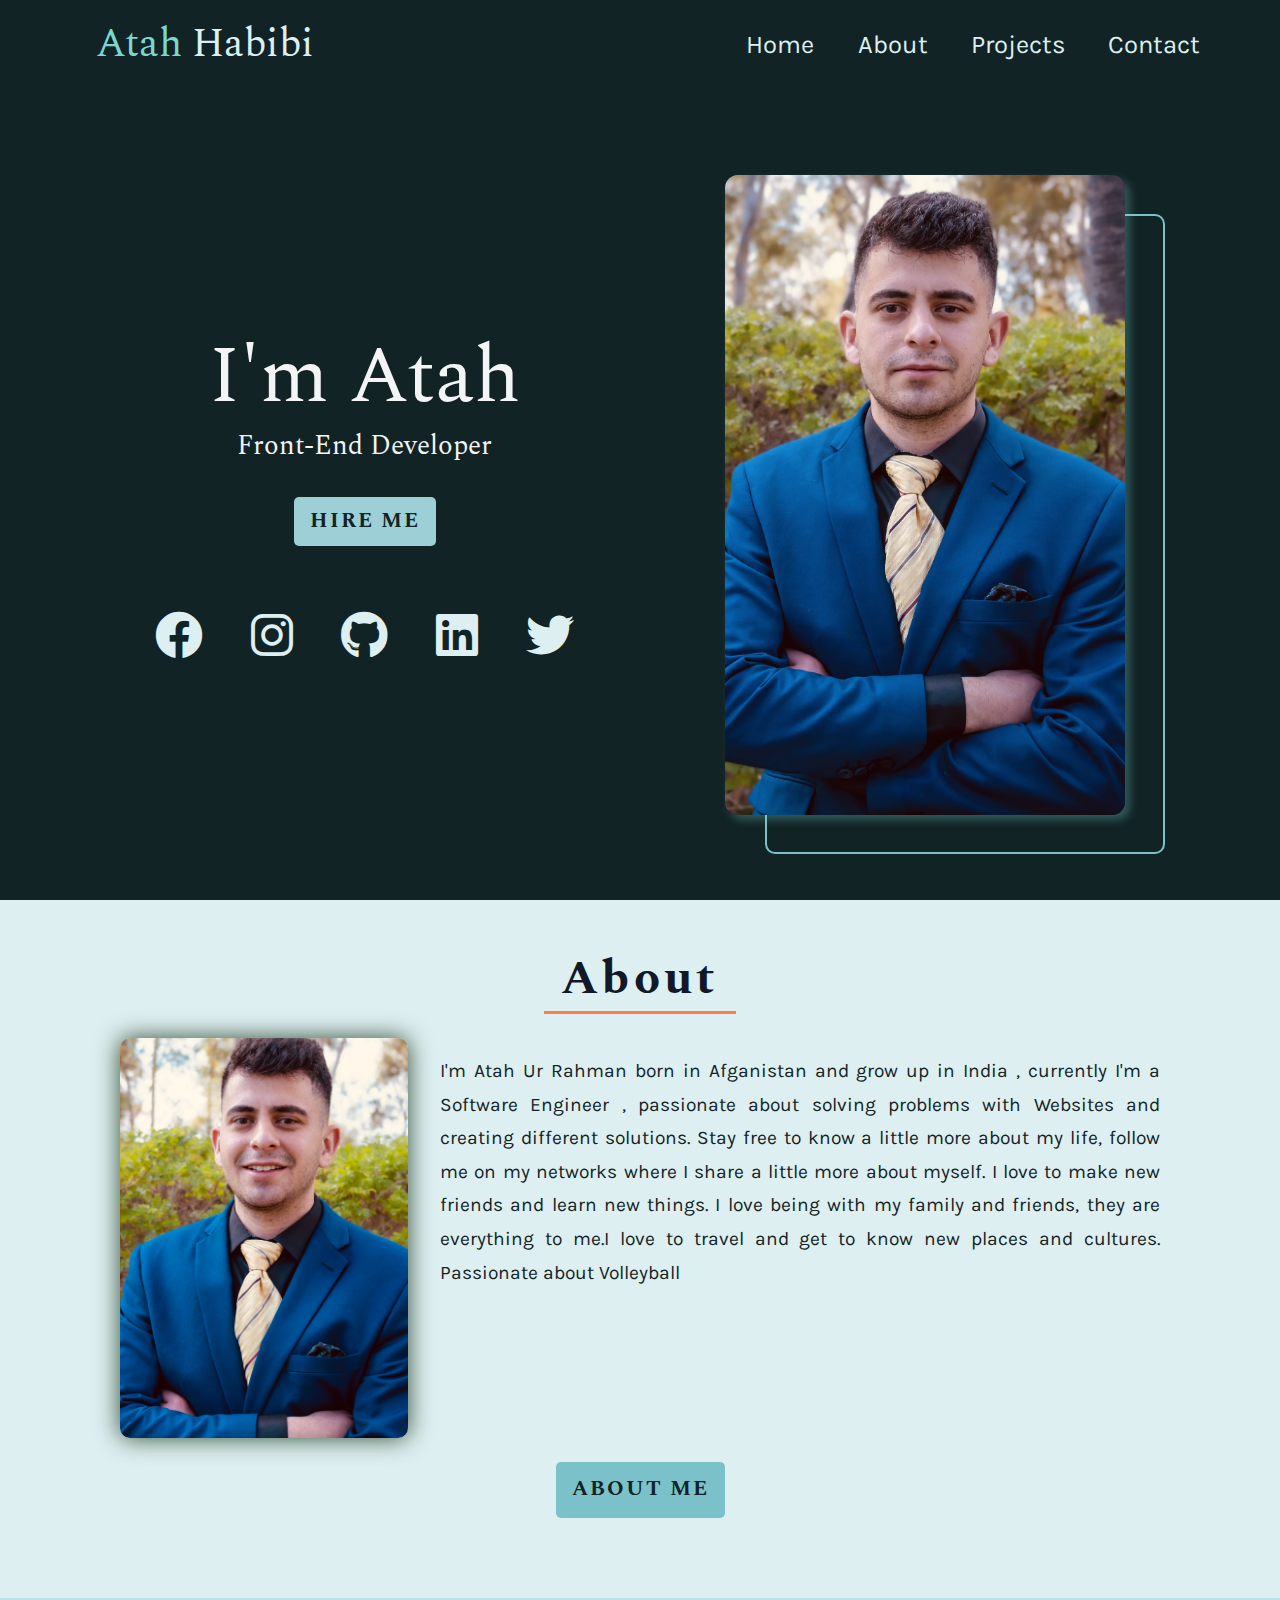
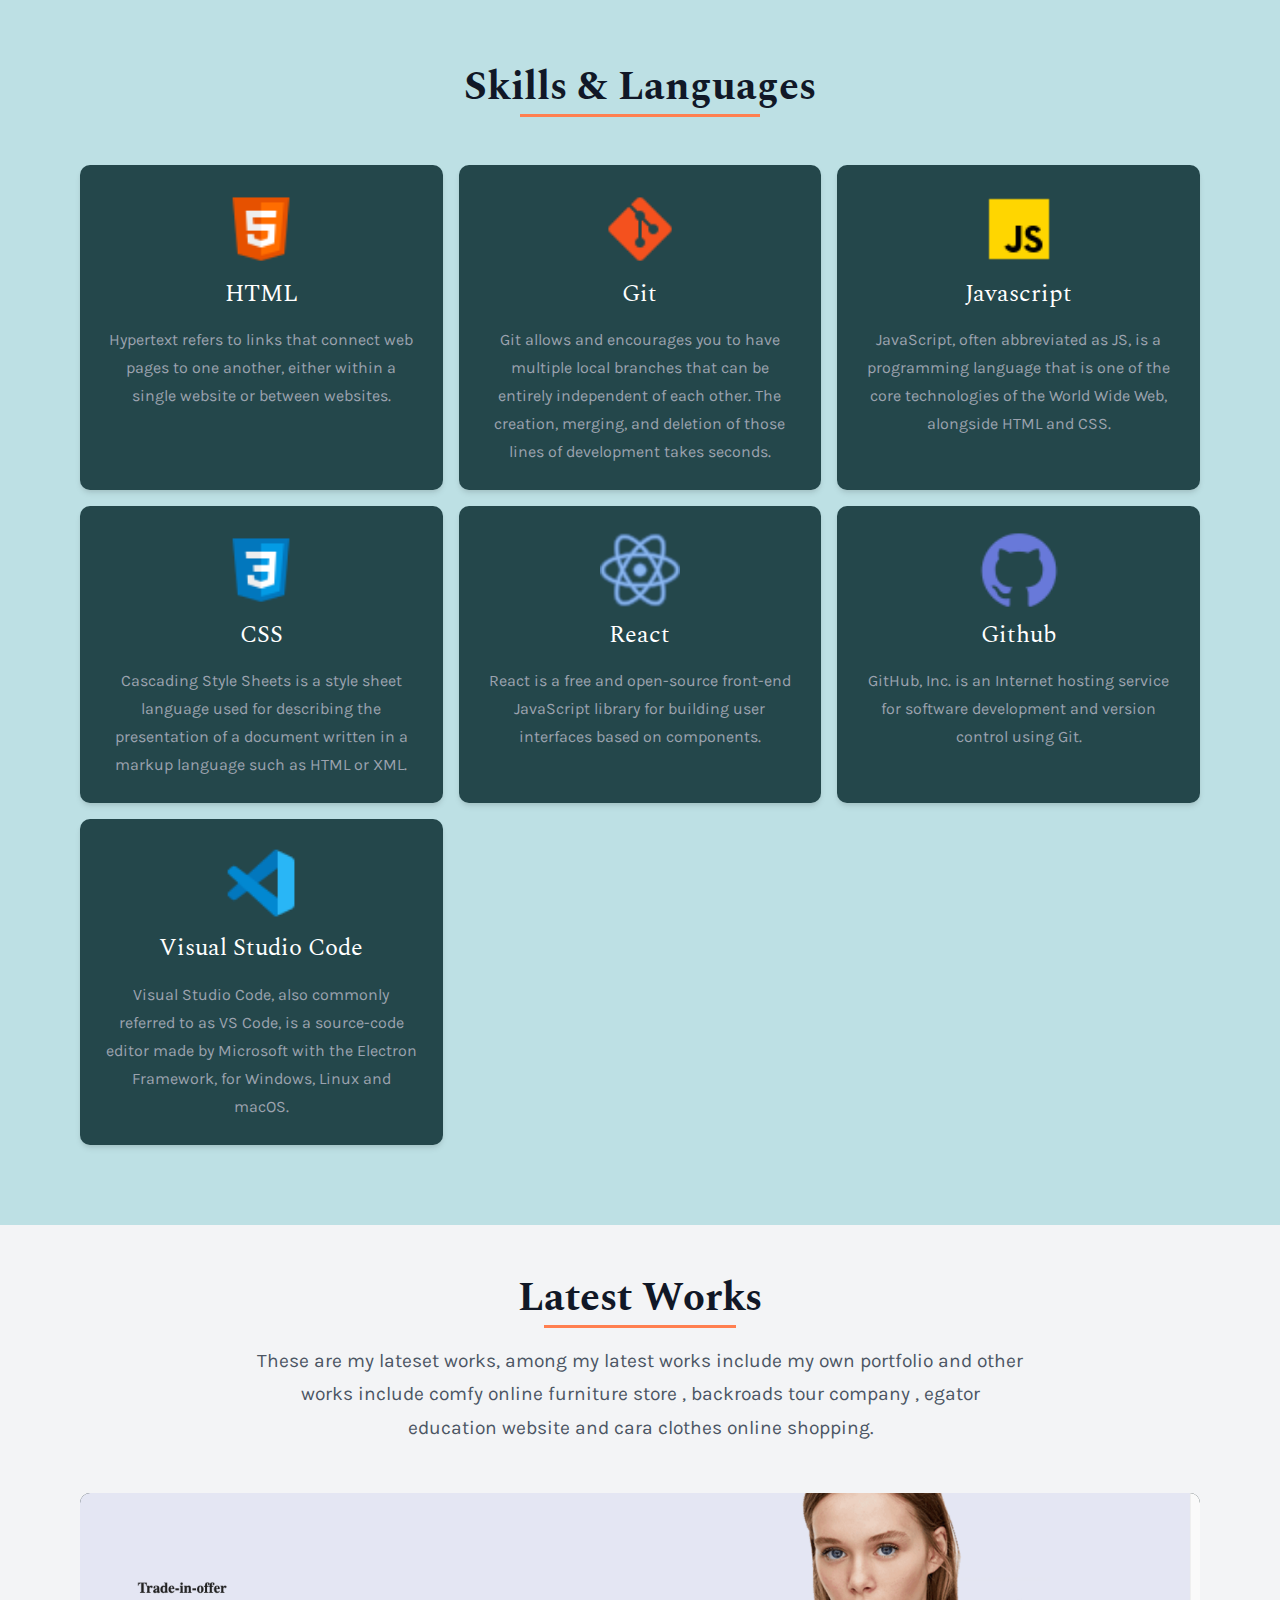
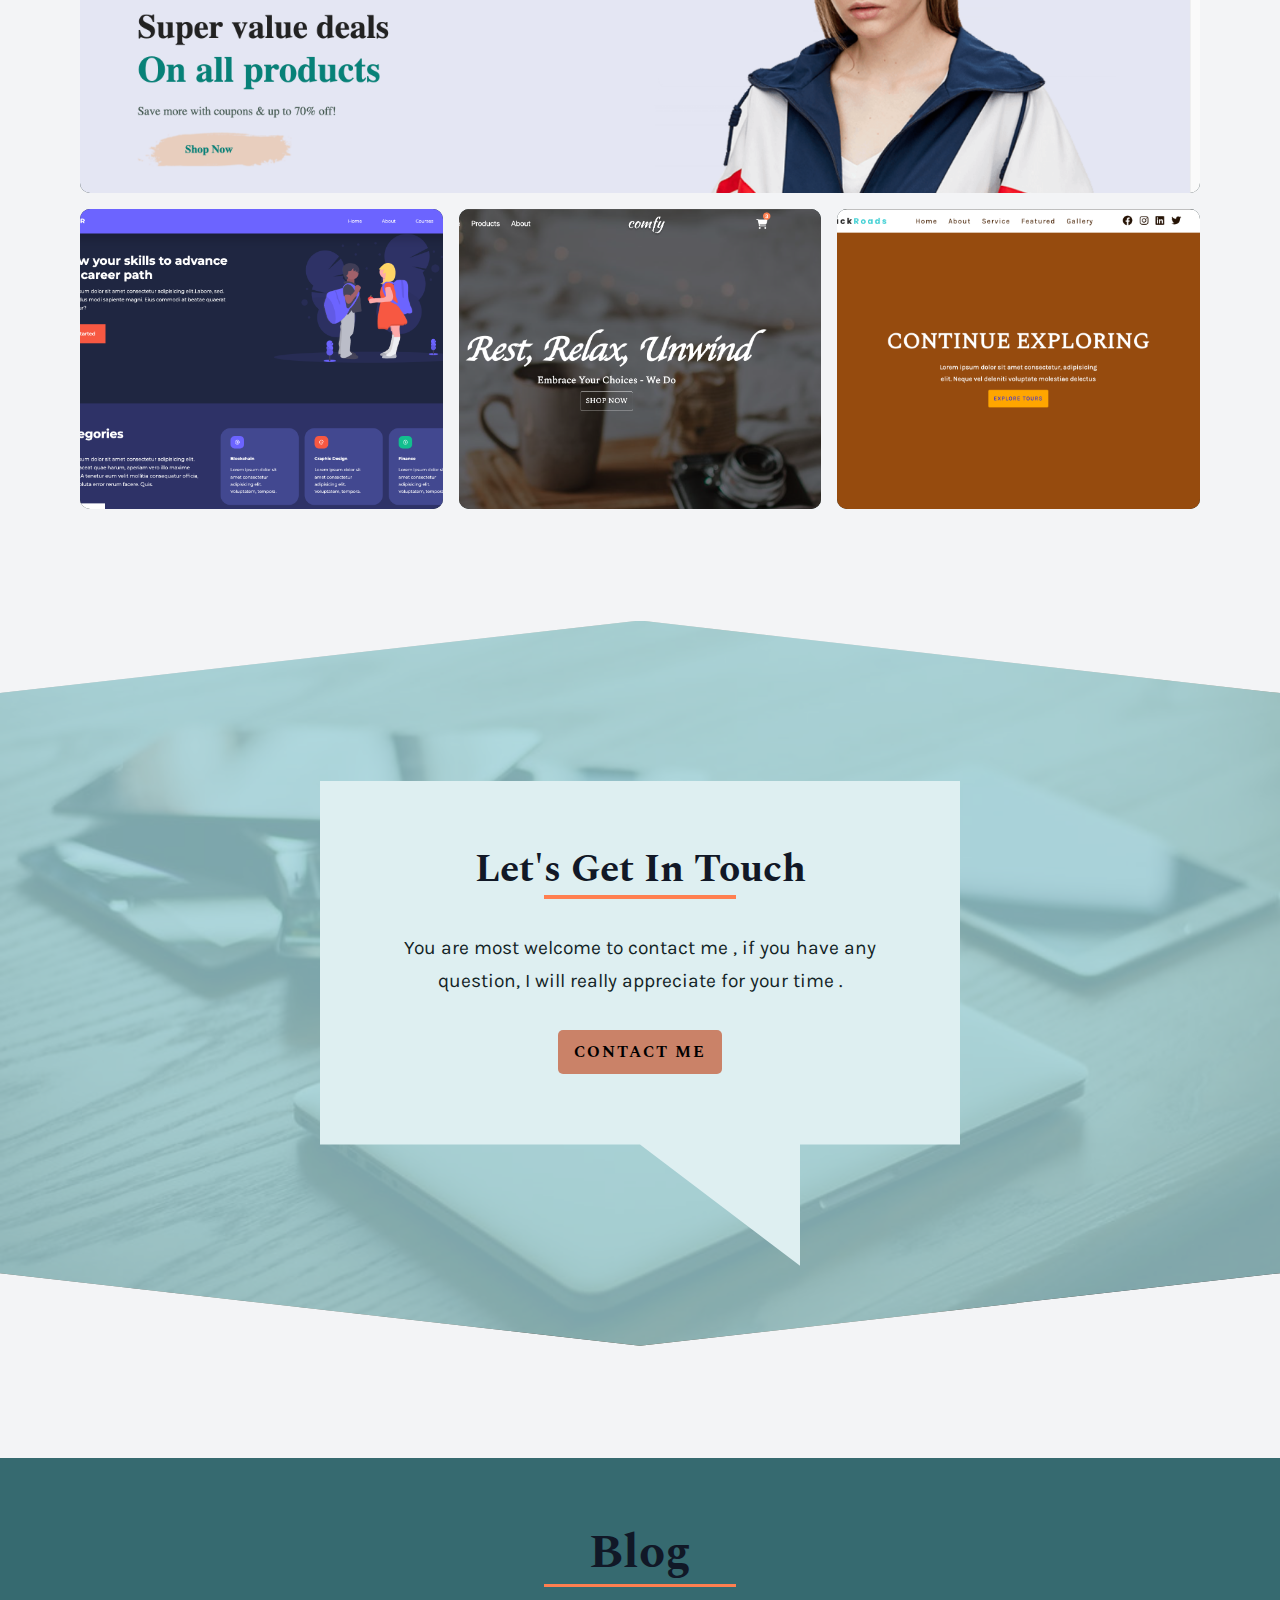
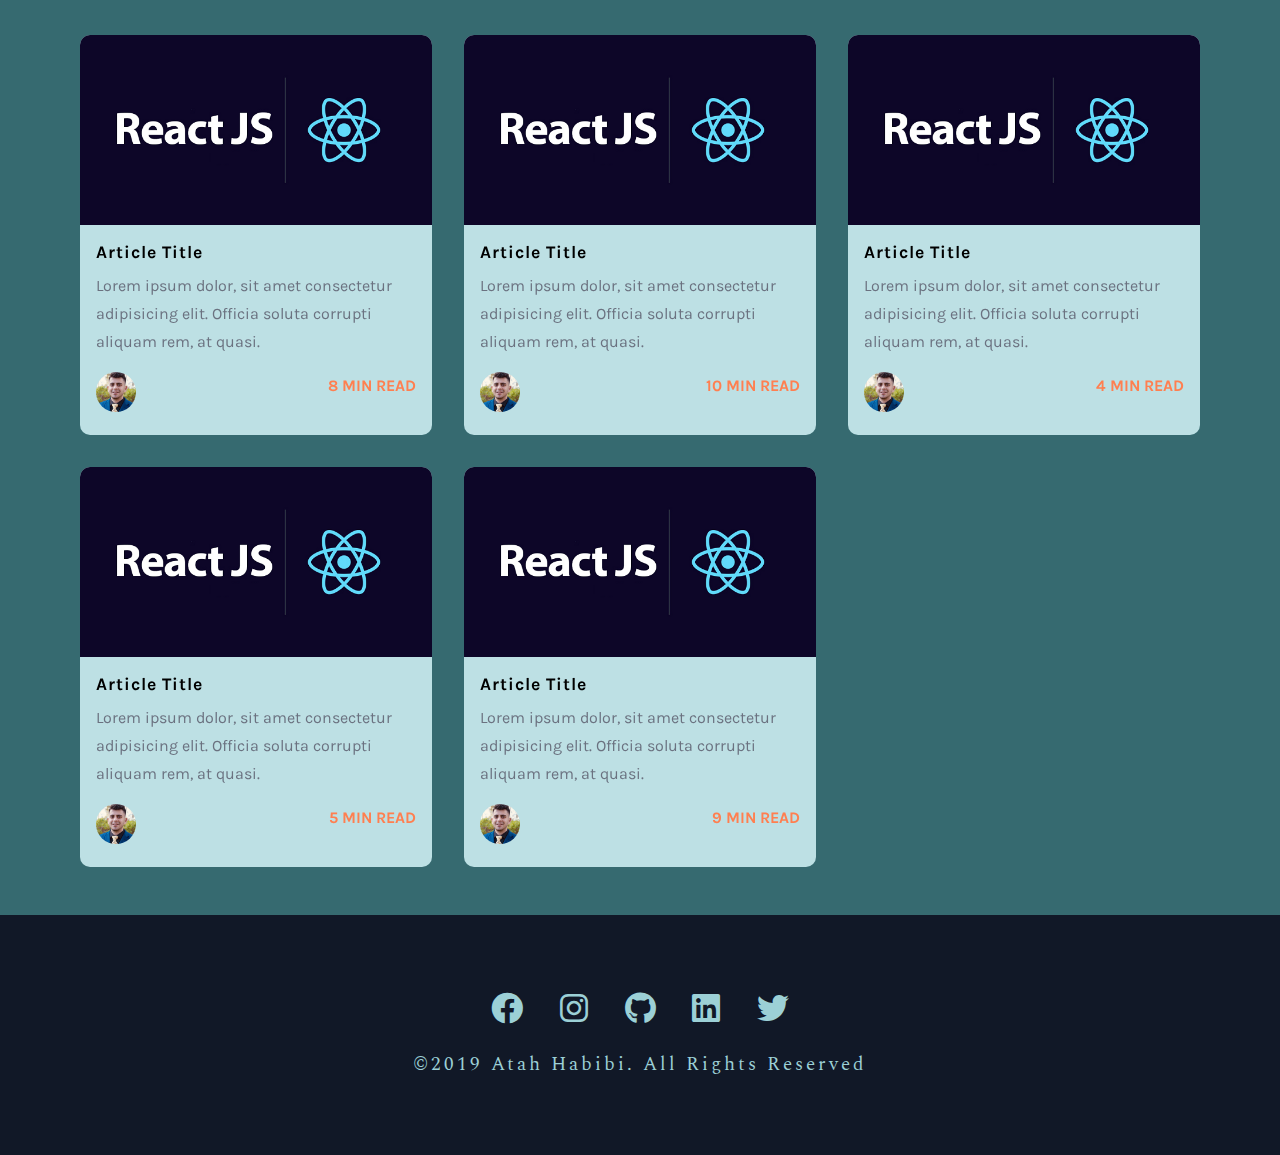
==== commit 103db47b: "march 12 sunday" ====
--- a/index.html
+++ b/index.html
@@ -319,7 +319,7 @@
             </div>
 
             <p class="connect-info">
-              You most welcome to contact me , if you have any questions, I will really appreciate your time .
+              You are most welcome to contact me , if you have any question, I will really appreciate for your time .
             </p>
 
             <a href="./pages/contact.html"><button class="section-btn connect-btn">contact me</button></a>
--- a/style.css
+++ b/style.css
@@ -1259,10 +1259,11 @@
     min-height: 40vh;
     position: relative; 
     margin: 2rem 0;
-    padding: 10rem 0 5rem 0;
+    /* padding: 10rem 0 5rem 0; */
     display: grid;
     place-items: center;
-    clip-path: polygon(50% 0, 100% 10%, 100% 90%, 50% 100%, 0 90%, 0 10%)
+    /* clip-path: polygon(50% 0, 100% 10%, 100% 90%, 50% 100%, 0 90%, 0 10%); */
+    
      
 
 }
@@ -1275,6 +1276,9 @@
     min-height: 100%;
     z-index: -2;
     object-fit: cover;
+    display: none;
+     /* some change display */
+    
 }
 
 .connect-section::after{
@@ -1287,6 +1291,8 @@
     background:var(--primary-300);
     opacity: 0.8;
     z-index:-1;
+    display: none;
+    /* some change display */
 
 }
 
@@ -1296,9 +1302,10 @@
 
 .connect-center{
     background:var(--primary-100);
-    padding:3rem 5rem 12rem 5rem;
+   
+    padding: 2rem 3rem;
     text-align: center;
-    clip-path: polygon(0% 0%, 100% 0%, 100% 75%, 75% 75%, 75% 100%, 50% 75%, 0% 75%);
+    /* clip-path: polygon(0% 0%, 100% 0%, 100% 75%, 75% 75%, 75% 100%, 50% 75%, 0% 75%); */
 }
 
 
@@ -1306,7 +1313,7 @@
 .connect-info{
     max-width: 30rem;
     margin-bottom:2rem;
-    display: none;
+    
 }
 
 .connect-btn{
@@ -1326,6 +1333,25 @@
 
 
 @media screen and (min-width:700px) {
+
+    .connect-section{
+        padding: 10rem 0 5rem 0; 
+        clip-path: polygon(50% 0, 100% 10%, 100% 90%, 50% 100%, 0 90%, 0 10%);
+    }
+
+    .connect-center{
+       padding:3rem 5rem 12rem 5rem;
+        clip-path: polygon(0% 0%, 100% 0%, 100% 75%, 75% 75%, 75% 100%, 50% 75%, 0% 75%);
+    }
+
+    .video-container{
+        display: block;
+    }
+
+    .connect-section::after{
+        display: block;
+    }
+
     .connect-info{
         display: block;
         font-size:1.2rem;
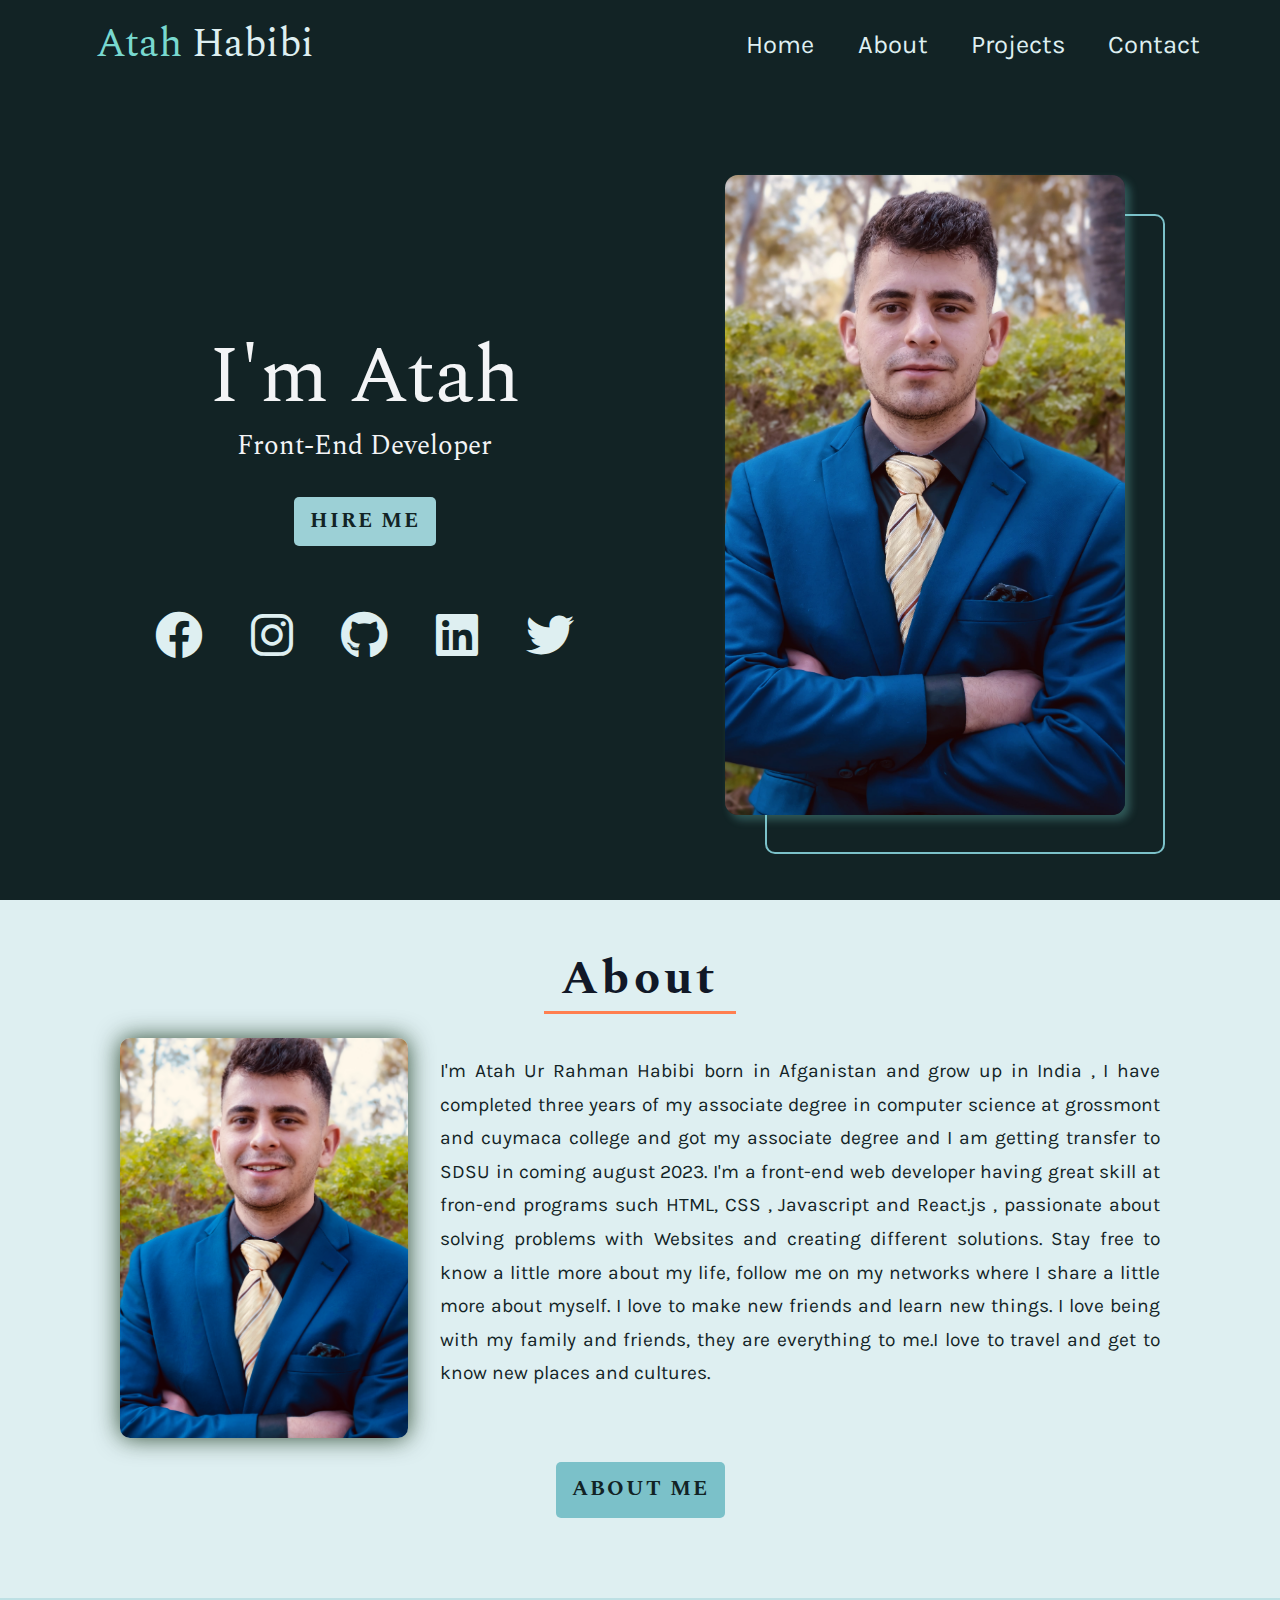
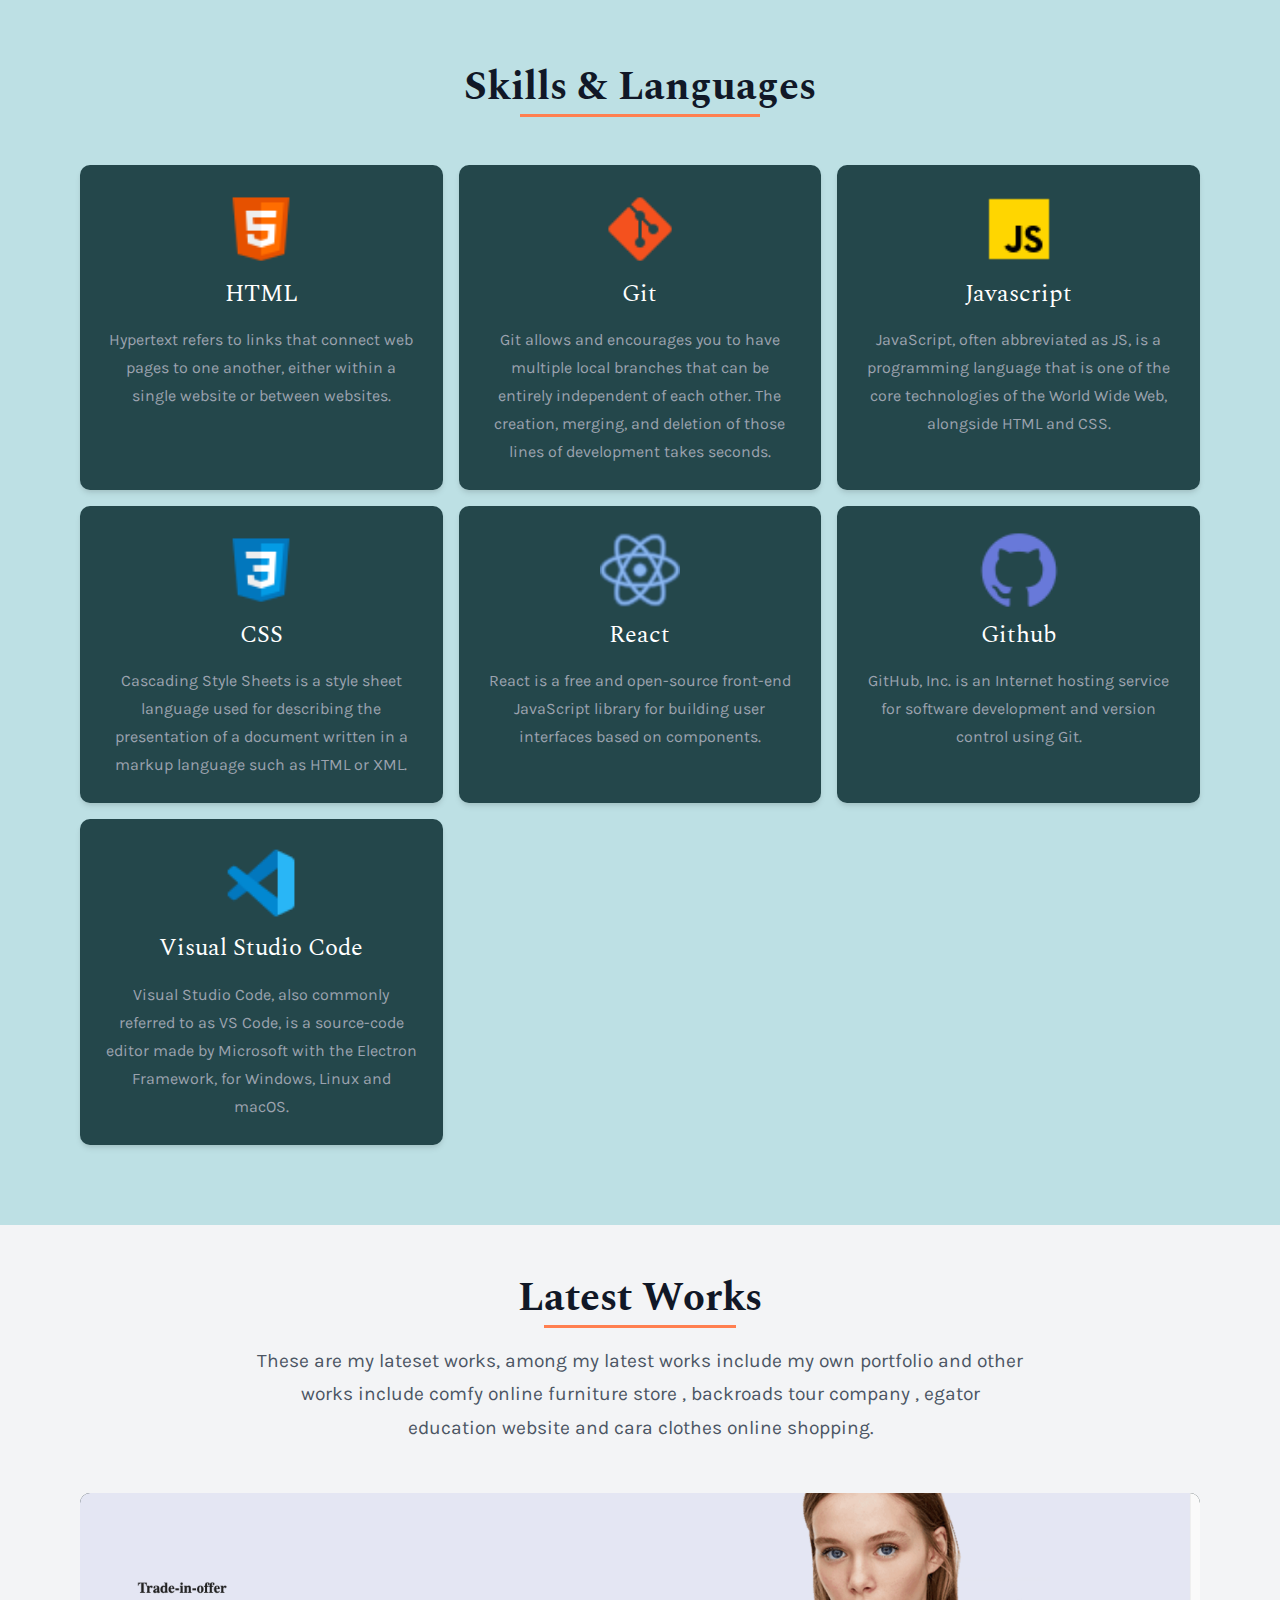
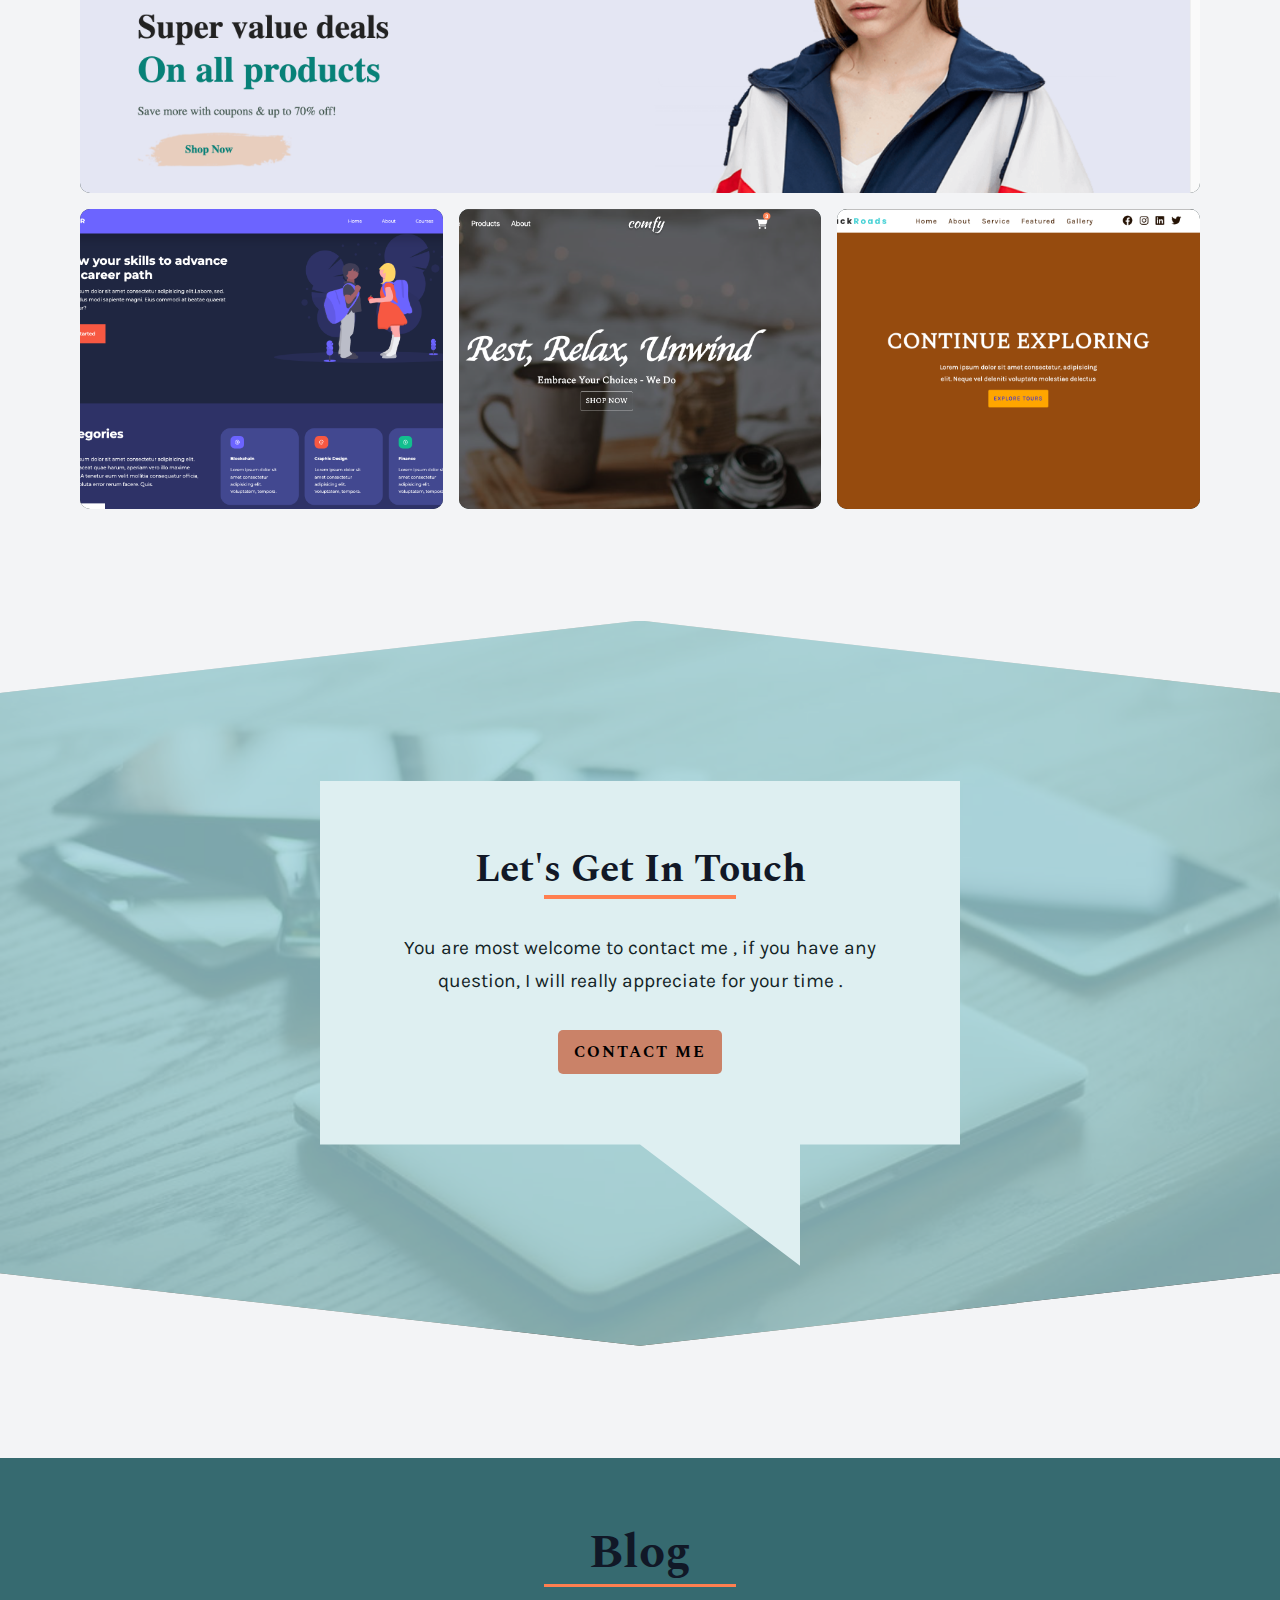
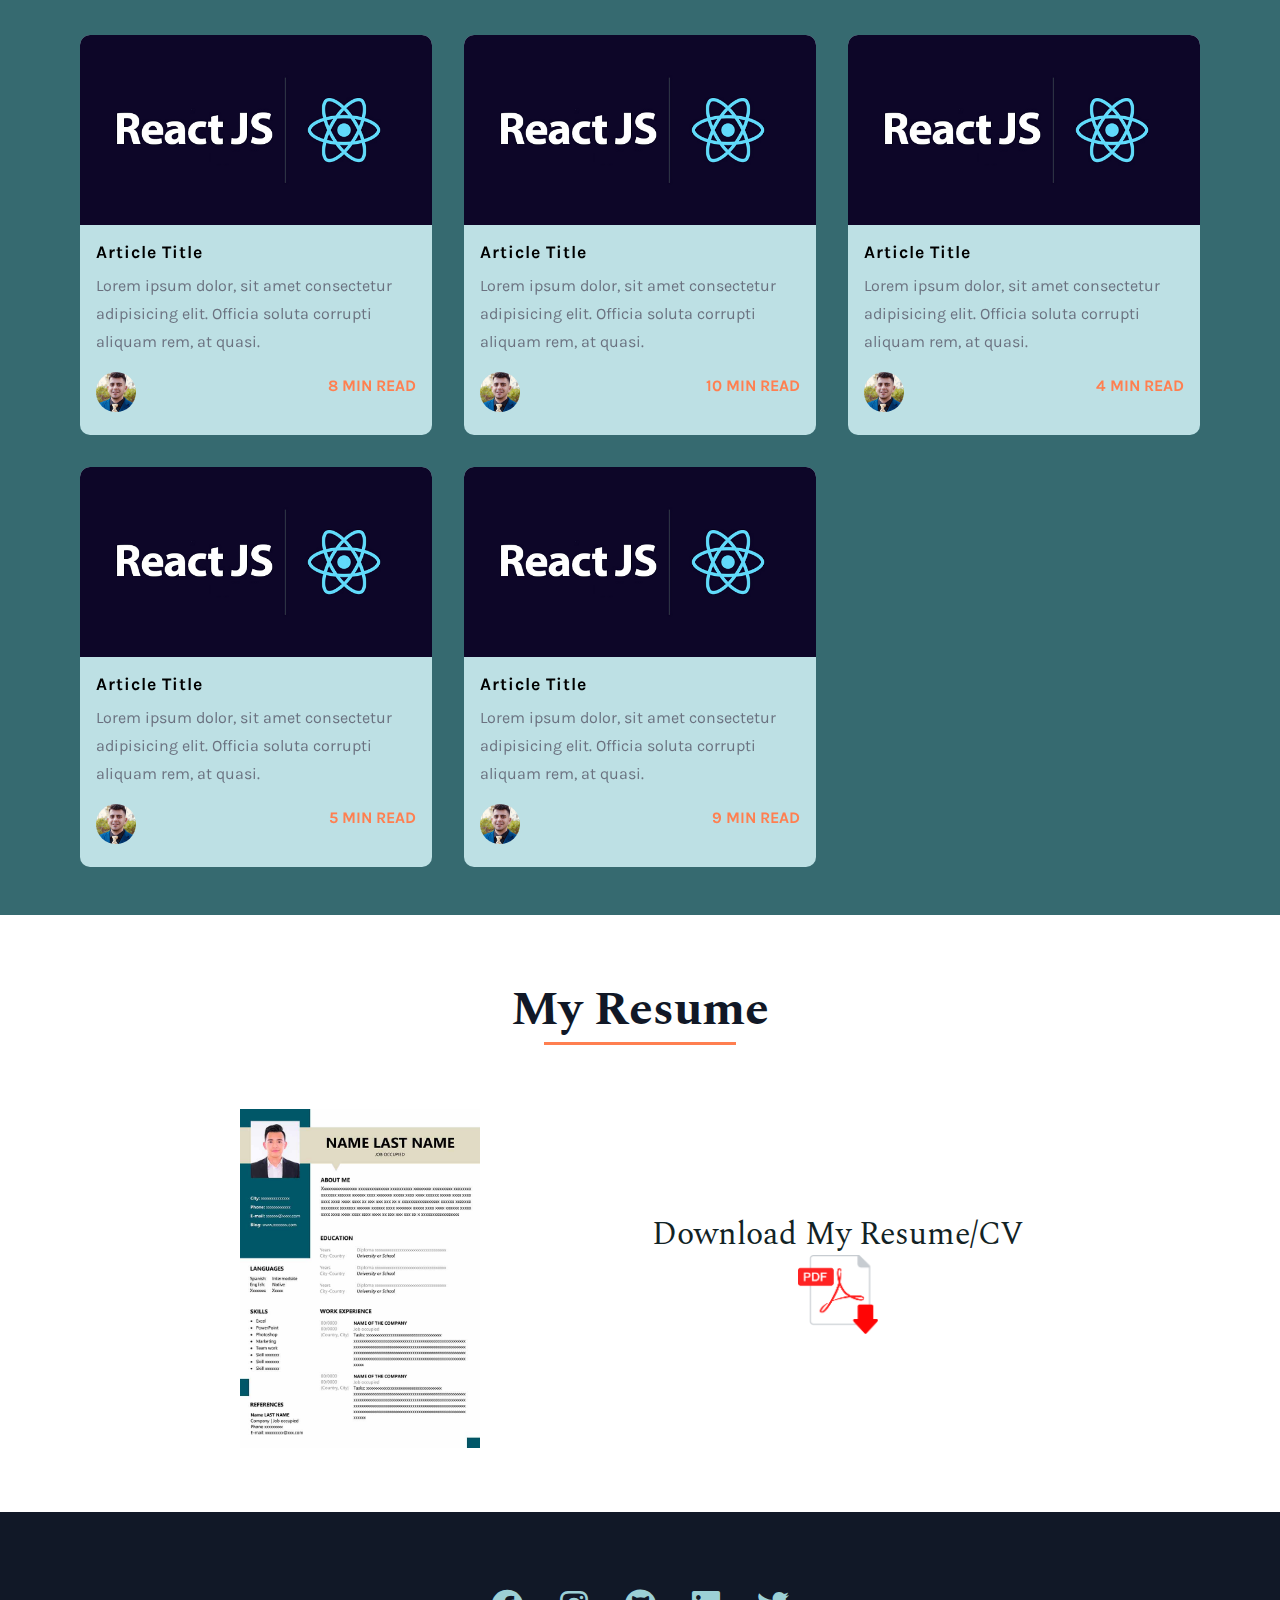
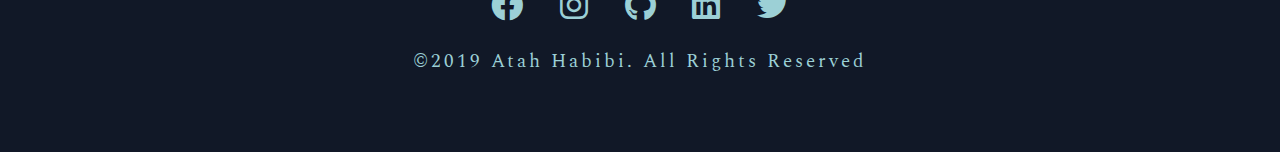
==== commit bb4d58c5: "march 12 sunday" ====
--- a/index.html
+++ b/index.html
@@ -108,11 +108,11 @@
                    
                     <img src="./images/atah-photos/atah-5.jpg" alt="" class="img about-img">
                     <p class="about-me">
-                        I'm Atah Ur Rahman born in Afganistan and grow up in India , currently I'm a Software Engineer , passionate about solving problems with Websites and creating different solutions.
+                        I'm Atah Ur Rahman Habibi born in Afganistan and grow up in India , I have completed three years of my associate degree in computer science at grossmont and cuymaca college and got my associate degree and I am getting transfer to SDSU in coming august 2023. I'm a front-end web developer having great skill at fron-end programs such HTML, CSS ,   Javascript and React.js , passionate about solving problems with Websites and creating different solutions.
     
                        Stay free to know a little more about my life, follow me on my networks where I share a little more about myself. I love to make new friends and learn new things. 
     
-                       I love being with my family and friends, they are everything to me.I love to travel and get to know new places and cultures.  Passionate about Volleyball
+                       I love being with my family and friends, they are everything to me.I love to travel and get to know new places and cultures.
                     </p>
                    
     
@@ -488,6 +488,32 @@
     </section>
 
 
+
+    <section class="my-resume">
+
+
+       
+        <div class="section-title resume-title">
+            <h2>my resume</h2>
+            <div class="underline"></div>
+        </div>
+
+
+        <div class="resume-container section-center">
+
+            <img src="./images/atah-photos/resume-2.jpeg" alt="resume" class="img resume-img">
+    
+            <a href="../others/Entry Level Front End Developer Resume.pdf" class="resume index-resume" download>
+                <h5>Download my resume/CV</h5>
+                <img src="../images/icon/pdf-icon-png-2058.png" alt="resume-pdf" class="pdf">
+            </a>
+
+        </div>
+
+    </section>
+
+
+
     <footer class="footer">
 
         <div class="footer-center">
--- a/style.css
+++ b/style.css
@@ -765,6 +765,7 @@
 
 .about-section{
    background:var(--primary-100);
+   
 }
 
 .about-title{
@@ -1520,6 +1521,121 @@
     
 }
 
+
+/* 
+================
+RESUME SECTION
+================
+*/
+
+
+.my-resume{
+    background:var(--white);
+}
+
+
+.resume-title h2{
+    font-size:2rem;
+}
+
+
+
+
+
+
+.resume-container{
+    display:grid;
+    grid-template-columns: 1fr auto;
+    justify-content: space-around;
+    align-items: center;
+    padding: 0 2rem;
+    padding-bottom:3rem;
+
+}
+
+.my-resume .resume{
+    margin: 0 auto;
+    padding:1rem ;
+}
+
+.resume-img{
+    
+    width:7rem;
+    display: inline;
+
+   
+
+}
+
+
+@media screen and (min-width:900px) {
+
+    .resume-title{
+        padding:4rem 0;
+        padding-bottom:0;
+    }
+
+    .resume-title h2{
+        font-size:3rem;
+    }
+
+    
+
+  .resume-container{
+      padding:4rem 10rem;
+  }
+
+  .resume-img{
+    width:15rem;
+    transition: all 2s linear;
+    animation: move 3s linear 10 ;
+
+
+
+
+  }
+
+
+  @keyframes move {
+
+    0%{
+        transform:scale(1);
+
+    }
+    50%{
+        transform: scale(1.1);
+    }
+    100%{
+        scale: 1;
+    }
+      
+  }
+
+ 
+ 
+
+
+
+ 
+
+  
+
+
+
+    
+}
+
+
+
+
+
+
+
+
+
+
+
+
 /* 
 ================
 FOOTER-SECTION
@@ -1595,13 +1711,18 @@
  
  .about-page-section{
      width: 100vw;
-     height:calc(100vh - 15rem);
+     min-height:calc(100vh - 15rem);
+     background-position: center;
+     background-size: cover;
+     background-repeat: no-repeat;
+      overflow: hidden;
  }
 
 
  .about-page-title{
-     margin-top:2rem;
-     font-size:2.5rem;
+     /* margin-top:1rem; */
+     font-size:2rem;
+     color:var(--primary-900);
  }
 
  .underline{
@@ -1609,22 +1730,52 @@
  }
 
  .about-page-info{
-   padding:1rem;
    max-width:95vw;
    text-align: center;
-   color: var(--grey-500);
+   color: var(--grey-900);
    margin-right: 0 auto;
+ }
+
+ .resume{
+     display: block;
+     font-size:1rem;
+     text-align: center;
+     cursor: pointer;
+     margin:3rem 0;
+     transition: var(--transititon);
+     
+ }
+
+ .resume h5{
+     color: var(--primary-900);
+ }
+
+ 
+
+ .pdf{
+     width:5rem;
+     display: inline;
  }
 
 
 @media screen and (min-width:700px) {
     .about-page-title{
         font-size: 3rem;
+       
     }
     .about-page-info{
-        font-size:1.2rem;
+        font-size:1.4rem;
         margin: 0 auto;
-        max-width:40rem;
+        max-width:60rem;
+  
+    }
+
+    .resume h5{
+        font-size: 2rem;
+    }
+
+    .resume:hover{
+        transform: scale(1.1);
     }
 }
 
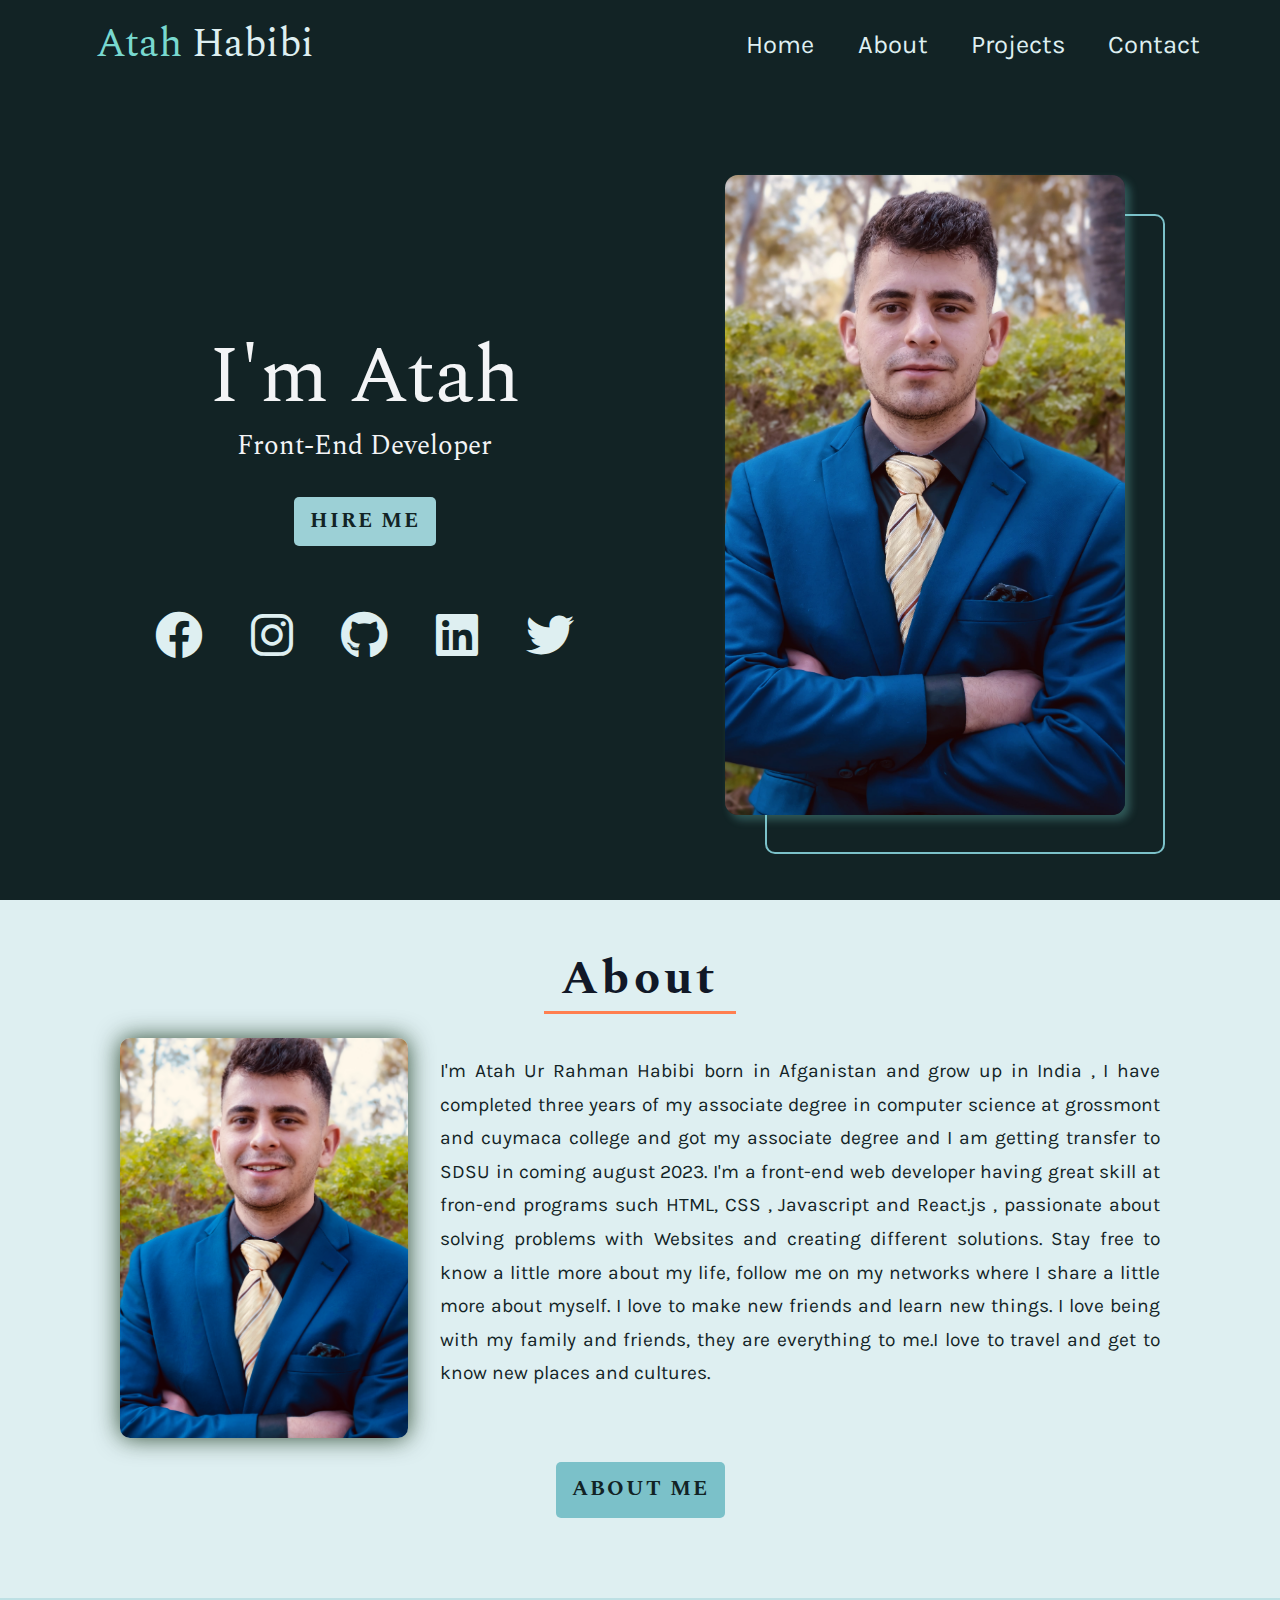
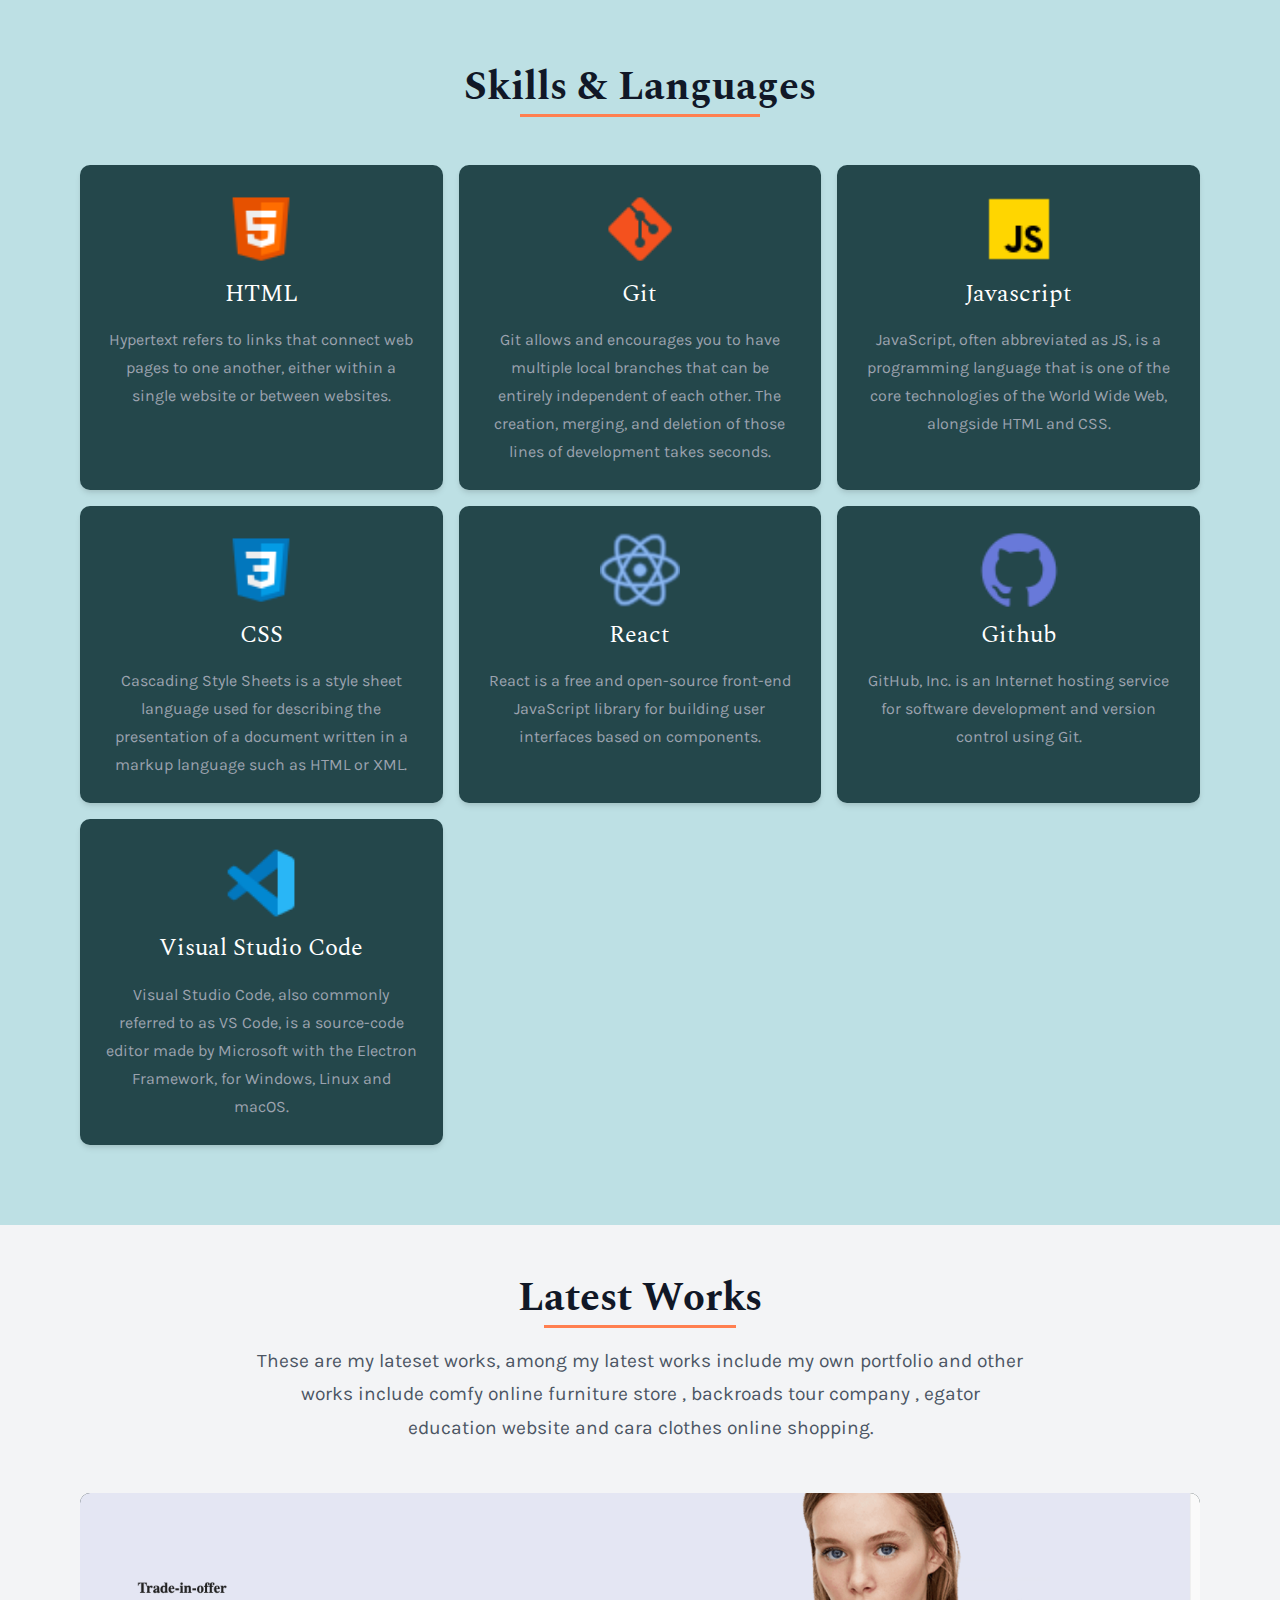
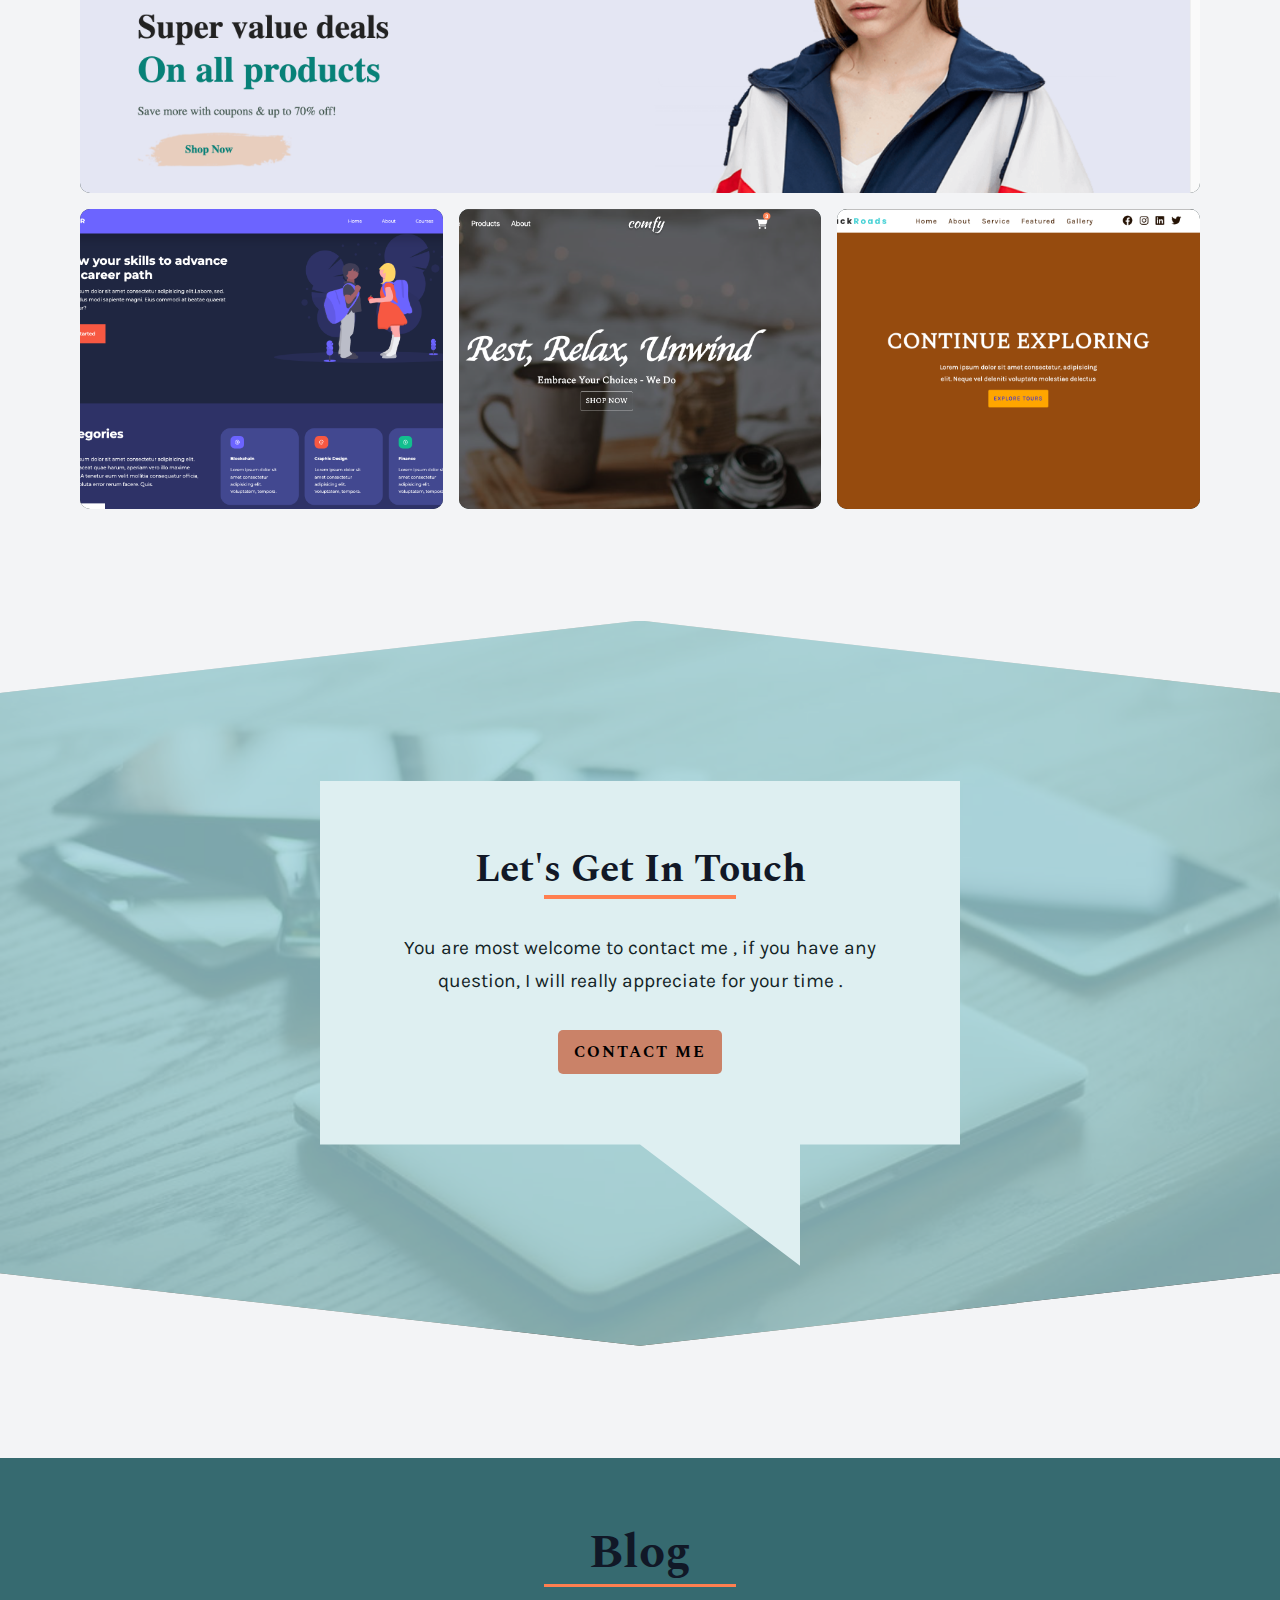
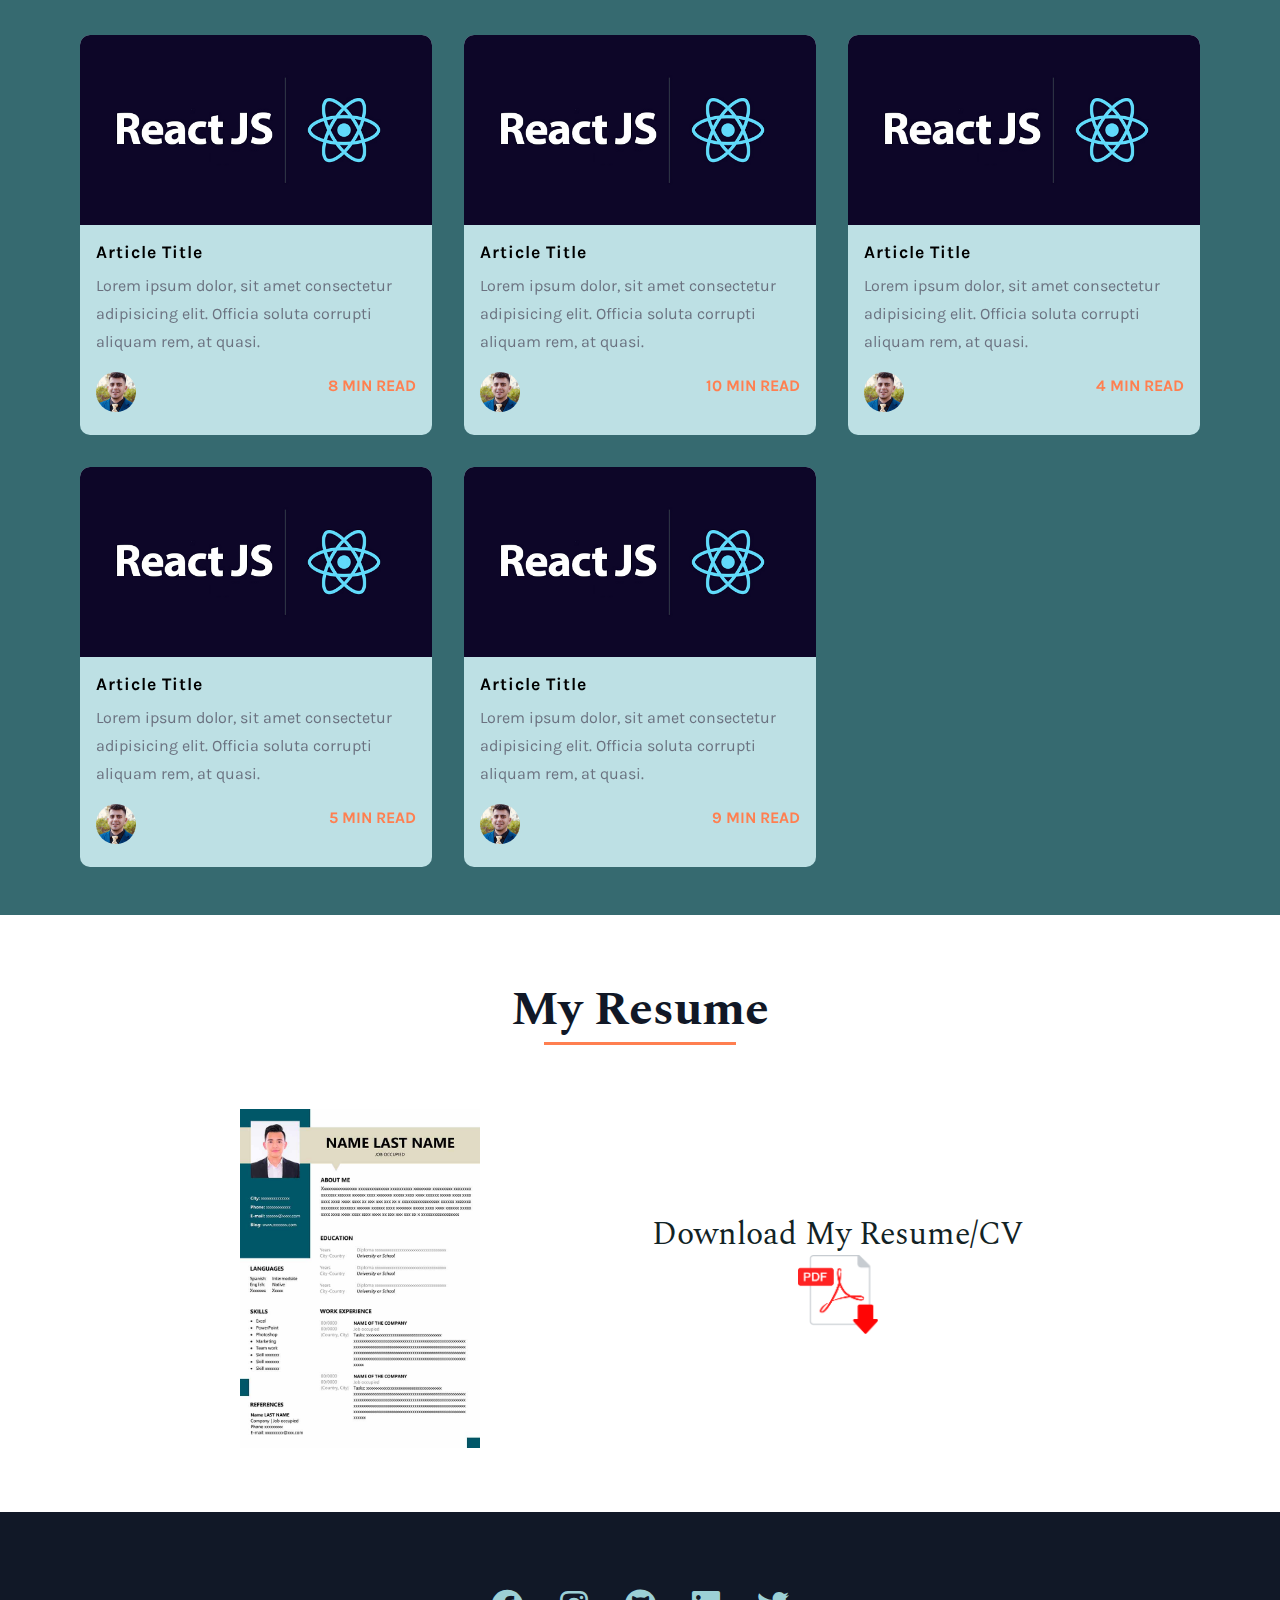
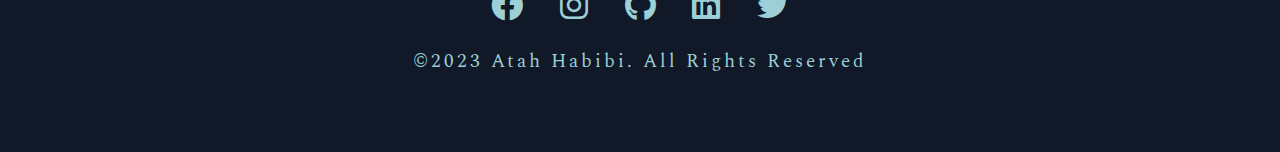
==== commit 290bf71d: "march 13 mondya" ====
--- a/index.html
+++ b/index.html
@@ -530,7 +530,7 @@
 
             </div>
 
-            <h5 class="right-privacy">&copy;<span class="date">2019</span> Atah Habibi. All rights reserved</h5>
+            <h5 class="right-privacy">&copy;<span class="date">2023</span> Atah Habibi. All rights reserved</h5>
 
         </div>
 
--- a/style.css
+++ b/style.css
@@ -311,6 +311,7 @@
     padding:1rem;
     background:var(--primary-900);
     box-shadow: none;
+    transition: var(--transititon);
     
 }
 
@@ -1612,15 +1613,6 @@
   }
 
  
- 
-
-
-
- 
-
-  
-
-
 
     
 }
@@ -1812,6 +1804,7 @@
 .projects-page-section{
     background:var(--primary-900);
     padding-bottom:2rem;
+    position: relative;
 }
 
 .projects-page-title{
@@ -1830,6 +1823,14 @@
 .javascript-btn{
     background:url('./images/icon/html-2.png');
    
+}
+
+.side-btn{
+    display: none;
+}
+
+.filter{
+    display: none;
 }
 
 .react-btn{
@@ -2066,6 +2067,10 @@
 @media screen and (min-width:820px) {
 
 
+
+
+
+
     .project-btn{
         width: 21rem;
         font-size:1.5rem;
